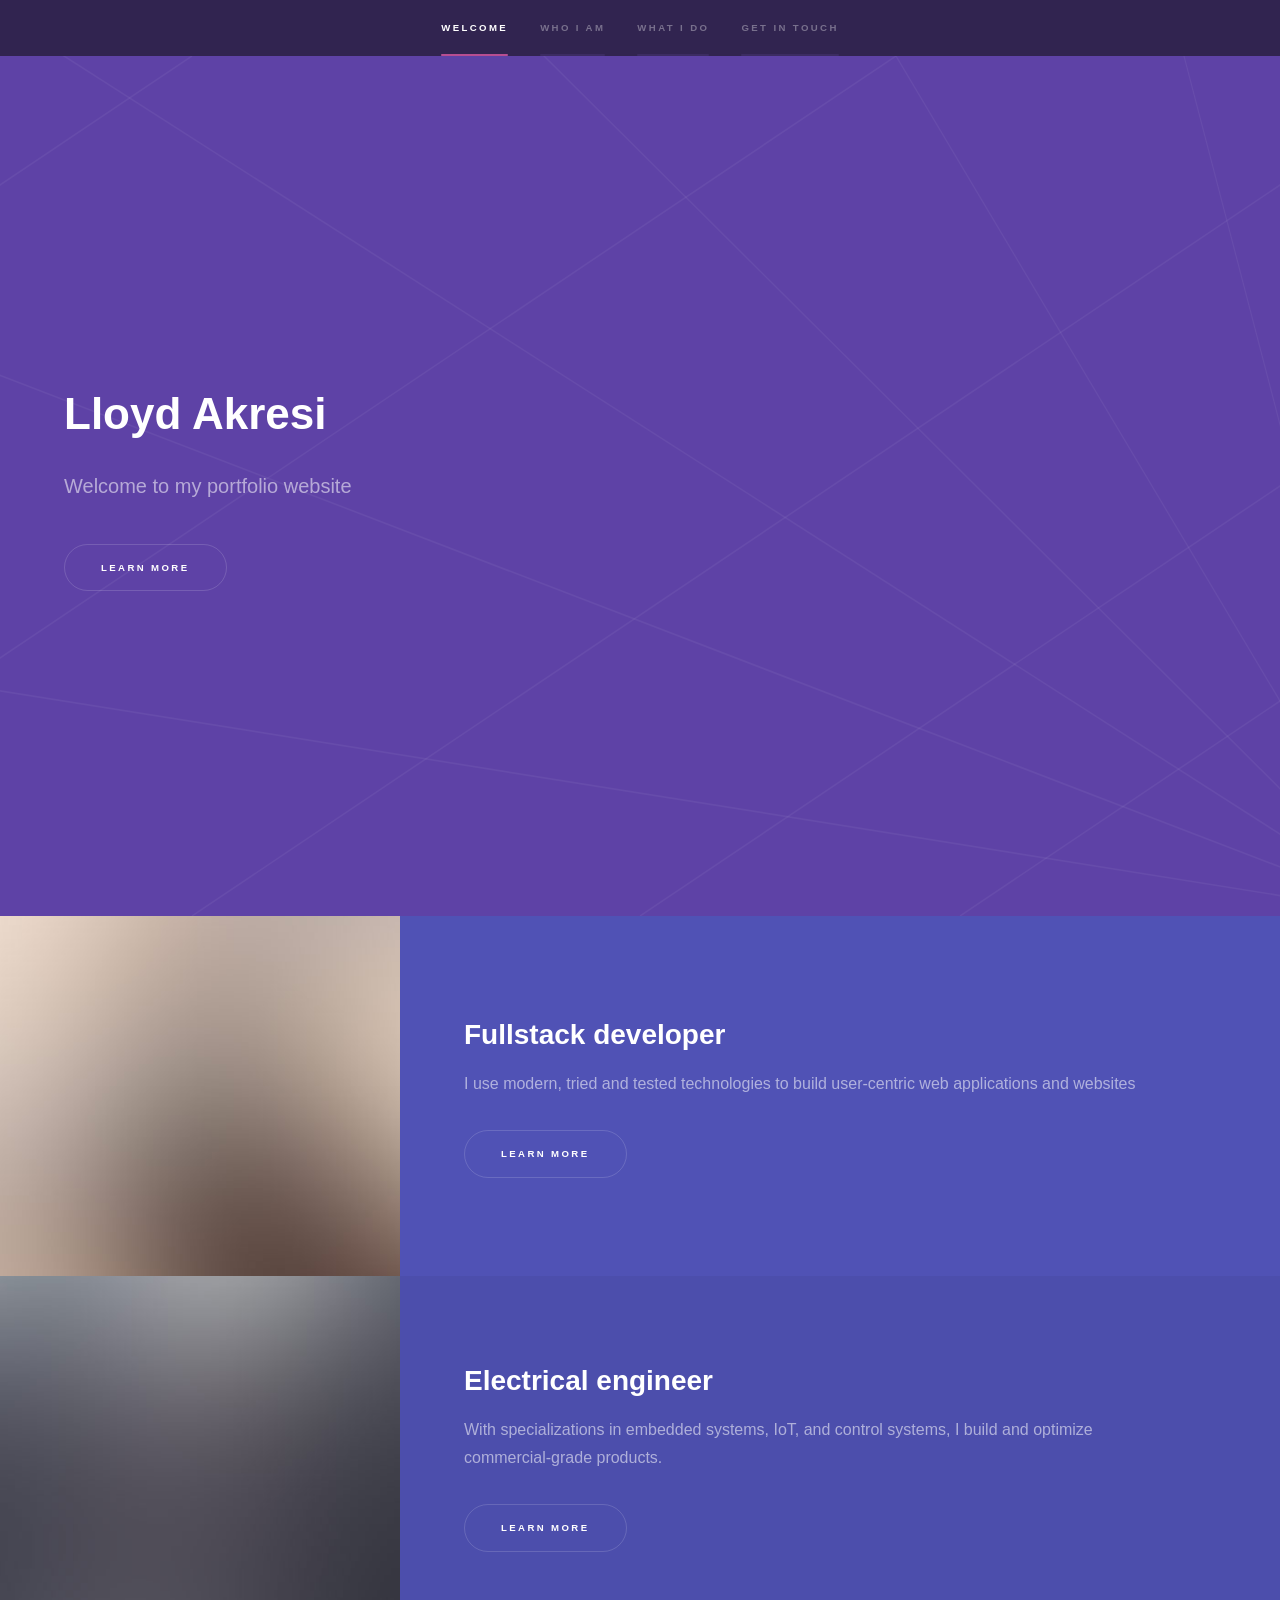
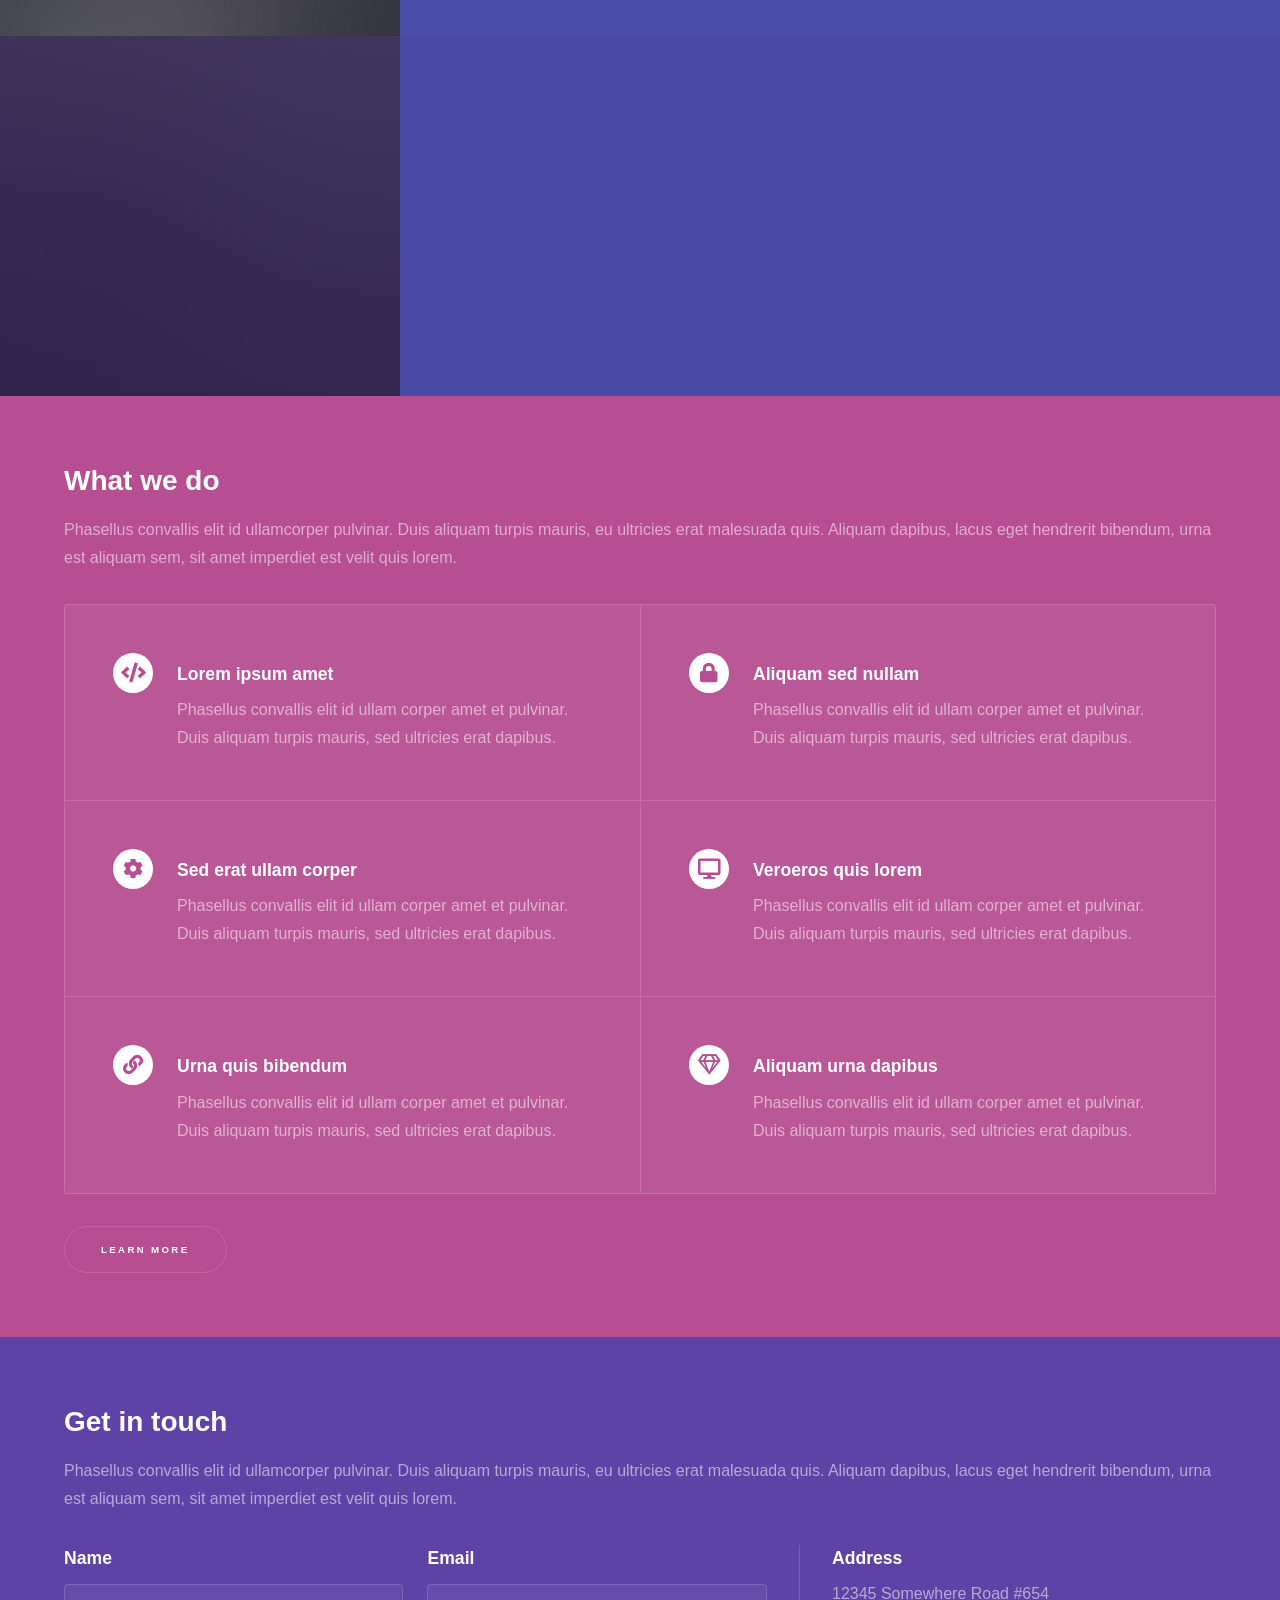
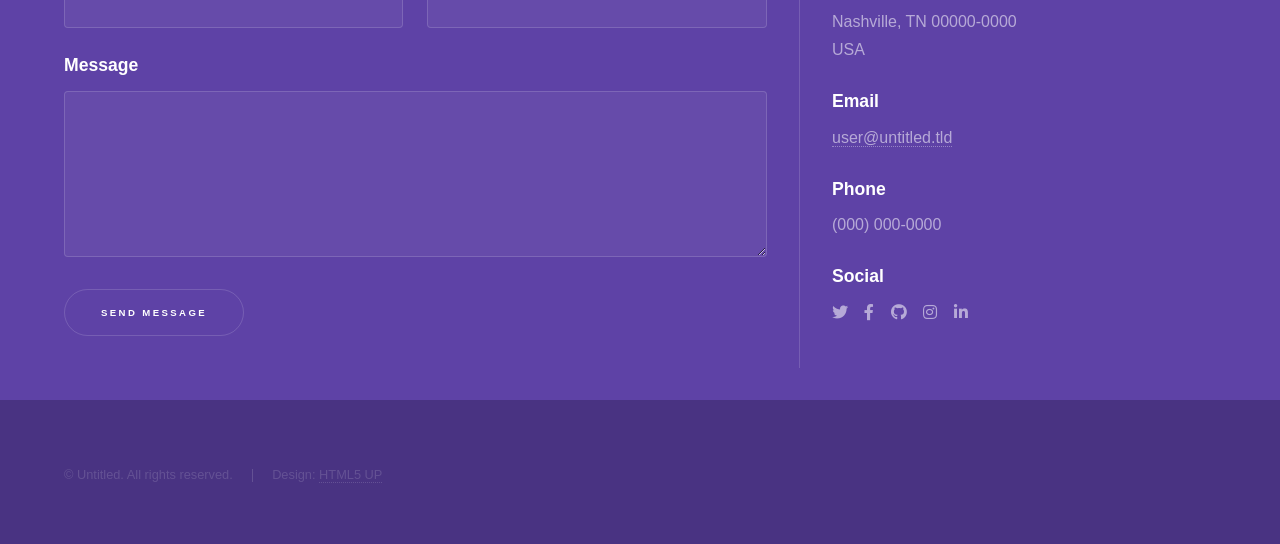
==== index.html @ 4e21dcaa "did stuff" ====
<!DOCTYPE HTML>
<!--
	Hyperspace by HTML5 UP
	html5up.net | @ajlkn
	Free for personal and commercial use under the CCA 3.0 license (html5up.net/license)
-->
<html>
	<head>
		<title>Lloyd Akresi</title>
		<meta charset="utf-8" />
		<meta name="viewport" content="width=device-width, initial-scale=1, user-scalable=no" />
		<link rel="stylesheet" href="assets/css/main.css" />
		<noscript><link rel="stylesheet" href="assets/css/noscript.css" /></noscript>
	</head>
	<body class="is-preload">

		<!-- Sidebar -->
			<section id="sidebar">
				<div class="inner">
					<nav>
						<ul>
							<li><a href="#intro">Welcome</a></li>
							<li><a href="#one">Who I Am</a></li>
							<li><a href="#two">What I Do</a></li>
							<li><a href="#three">Get in Touch</a></li>
						</ul>
					</nav>
				</div>
			</section>

		<!-- Wrapper -->
			<div id="wrapper">

				<!-- Intro -->
					<section id="intro" class="wrapper style1 fullscreen fade-up">
						<div class="inner">
							<h1>Lloyd Akresi</h1>
							<p>Welcome to my portfolio website</p>
							<ul class="actions">
								<li><a href="#one" class="button scrolly">Learn more</a></li>
							</ul>
						</div>
					</section>

				<!-- One -->
					<section id="one" class="wrapper style2 spotlights">
						<section>
							<a href="#" class="image"><img src="images/pic01.jpg" alt="" data-position="center center" /></a>
							<div class="content">
								<div class="inner">
									<h2>Fullstack developer</h2>
									<p>I use modern, tried and tested technologies to build user-centric web applications and websites</p>
									<ul class="actions">
										<li><a href="generic.html" class="button">Learn more</a></li>
									</ul>
								</div>
							</div>
						</section>
						<section>
							<a href="#" class="image"><img src="images/pic02.jpg" alt="" data-position="top center" /></a>
							<div class="content">
								<div class="inner">
									<h2>Electrical engineer</h2>
									<p>With specializations in embedded systems, IoT, and control systems, I build and optimize commercial-grade products.</p>
									<ul class="actions">
										<li><a href="generic.html" class="button">Learn more</a></li>
									</ul>
								</div>
							</div>
						</section>
						<section>
							<a href="#" class="image"><img src="images/pic03.jpg" alt="" data-position="25% 25%" /></a>
							<div class="content">
								<div class="inner">
									<h2>Machine Learning Engineer</h2>
									<p>I develop and train machine learning models for various purposes from optimizing power systems, to touching up pictures</p>
									<ul class="actions">
										<li><a href="generic.html" class="button">Learn more</a></li>
									</ul>
								</div>
							</div>
						</section>
					</section>

				<!-- Two -->
					<section id="two" class="wrapper style3 fade-up">
						<div class="inner">
							<h2>What we do</h2>
							<p>Phasellus convallis elit id ullamcorper pulvinar. Duis aliquam turpis mauris, eu ultricies erat malesuada quis. Aliquam dapibus, lacus eget hendrerit bibendum, urna est aliquam sem, sit amet imperdiet est velit quis lorem.</p>
							<div class="features">
								<section>
									<span class="icon solid major fa-code"></span>
									<h3>Lorem ipsum amet</h3>
									<p>Phasellus convallis elit id ullam corper amet et pulvinar. Duis aliquam turpis mauris, sed ultricies erat dapibus.</p>
								</section>
								<section>
									<span class="icon solid major fa-lock"></span>
									<h3>Aliquam sed nullam</h3>
									<p>Phasellus convallis elit id ullam corper amet et pulvinar. Duis aliquam turpis mauris, sed ultricies erat dapibus.</p>
								</section>
								<section>
									<span class="icon solid major fa-cog"></span>
									<h3>Sed erat ullam corper</h3>
									<p>Phasellus convallis elit id ullam corper amet et pulvinar. Duis aliquam turpis mauris, sed ultricies erat dapibus.</p>
								</section>
								<section>
									<span class="icon solid major fa-desktop"></span>
									<h3>Veroeros quis lorem</h3>
									<p>Phasellus convallis elit id ullam corper amet et pulvinar. Duis aliquam turpis mauris, sed ultricies erat dapibus.</p>
								</section>
								<section>
									<span class="icon solid major fa-link"></span>
									<h3>Urna quis bibendum</h3>
									<p>Phasellus convallis elit id ullam corper amet et pulvinar. Duis aliquam turpis mauris, sed ultricies erat dapibus.</p>
								</section>
								<section>
									<span class="icon major fa-gem"></span>
									<h3>Aliquam urna dapibus</h3>
									<p>Phasellus convallis elit id ullam corper amet et pulvinar. Duis aliquam turpis mauris, sed ultricies erat dapibus.</p>
								</section>
							</div>
							<ul class="actions">
								<li><a href="generic.html" class="button">Learn more</a></li>
							</ul>
						</div>
					</section>

				<!-- Three -->
					<section id="three" class="wrapper style1 fade-up">
						<div class="inner">
							<h2>Get in touch</h2>
							<p>Phasellus convallis elit id ullamcorper pulvinar. Duis aliquam turpis mauris, eu ultricies erat malesuada quis. Aliquam dapibus, lacus eget hendrerit bibendum, urna est aliquam sem, sit amet imperdiet est velit quis lorem.</p>
							<div class="split style1">
								<section>
									<form method="post" action="#">
										<div class="fields">
											<div class="field half">
												<label for="name">Name</label>
												<input type="text" name="name" id="name" />
											</div>
											<div class="field half">
												<label for="email">Email</label>
												<input type="text" name="email" id="email" />
											</div>
											<div class="field">
												<label for="message">Message</label>
												<textarea name="message" id="message" rows="5"></textarea>
											</div>
										</div>
										<ul class="actions">
											<li><a href="" class="button submit">Send Message</a></li>
										</ul>
									</form>
								</section>
								<section>
									<ul class="contact">
										<li>
											<h3>Address</h3>
											<span>12345 Somewhere Road #654<br />
											Nashville, TN 00000-0000<br />
											USA</span>
										</li>
										<li>
											<h3>Email</h3>
											<a href="#">user@untitled.tld</a>
										</li>
										<li>
											<h3>Phone</h3>
											<span>(000) 000-0000</span>
										</li>
										<li>
											<h3>Social</h3>
											<ul class="icons">
												<li><a href="#" class="icon brands fa-twitter"><span class="label">Twitter</span></a></li>
												<li><a href="#" class="icon brands fa-facebook-f"><span class="label">Facebook</span></a></li>
												<li><a href="#" class="icon brands fa-github"><span class="label">GitHub</span></a></li>
												<li><a href="#" class="icon brands fa-instagram"><span class="label">Instagram</span></a></li>
												<li><a href="#" class="icon brands fa-linkedin-in"><span class="label">LinkedIn</span></a></li>
											</ul>
										</li>
									</ul>
								</section>
							</div>
						</div>
					</section>

			</div>

		<!-- Footer -->
			<footer id="footer" class="wrapper style1-alt">
				<div class="inner">
					<ul class="menu">
						<li>&copy; Untitled. All rights reserved.</li><li>Design: <a href="http://html5up.net">HTML5 UP</a></li>
					</ul>
				</div>
			</footer>

		<!-- Scripts -->
			<script src="assets/js/jquery.min.js"></script>
			<script src="assets/js/jquery.scrollex.min.js"></script>
			<script src="assets/js/jquery.scrolly.min.js"></script>
			<script src="assets/js/browser.min.js"></script>
			<script src="assets/js/breakpoints.min.js"></script>
			<script src="assets/js/util.js"></script>
			<script src="assets/js/main.js"></script>

	</body>
</html>
---- assets/css/main.css ----
@import url(fontawesome-all.min.css);

/*
	Hyperspace by HTML5 UP
	html5up.net | @ajlkn
	Free for personal and commercial use under the CCA 3.0 license (html5up.net/license)
*/

html, body, div, span, applet, object,
iframe, h1, h2, h3, h4, h5, h6, p, blockquote,
pre, a, abbr, acronym, address, big, cite,
code, del, dfn, em, img, ins, kbd, q, s, samp,
small, strike, strong, sub, sup, tt, var, b,
u, i, center, dl, dt, dd, ol, ul, li, fieldset,
form, label, legend, table, caption, tbody,
tfoot, thead, tr, th, td, article, aside,
canvas, details, embed, figure, figcaption,
footer, header, hgroup, menu, nav, output, ruby,
section, summary, time, mark, audio, video {
	margin: 0;
	padding: 0;
	border: 0;
	font-size: 100%;
	font: inherit;
	vertical-align: baseline;}

article, aside, details, figcaption, figure,
footer, header, hgroup, menu, nav, section {
	display: block;}

body {
	line-height: 1;
}

ol, ul {
	list-style: none;
}

blockquote, q {
	quotes: none;
}

	blockquote:before, blockquote:after, q:before, q:after {
		content: '';
		content: none;
	}

table {
	border-collapse: collapse;
	border-spacing: 0;
}

body {
	-webkit-text-size-adjust: none;
}

mark {
	background-color: transparent;
	color: inherit;
}

input::-moz-focus-inner {
	border: 0;
	padding: 0;
}

input, select, textarea {
	-moz-appearance: none;
	-webkit-appearance: none;
	-ms-appearance: none;
	appearance: none;
}

/* Basic */

	@-ms-viewport {
		width: device-width;
	}

	body {
		-ms-overflow-style: scrollbar;
	}

	@media screen and (max-width: 480px) {

		html, body {
			min-width: 320px;
		}

	}

	html {
		box-sizing: border-box;
	}

	*, *:before, *:after {
		box-sizing: inherit;
	}

	body {
		background: #312450;
	}

		body.is-preload *, body.is-preload *:before, body.is-preload *:after {
			-moz-animation: none !important;
			-webkit-animation: none !important;
			-ms-animation: none !important;
			animation: none !important;
			-moz-transition: none !important;
			-webkit-transition: none !important;
			-ms-transition: none !important;
			transition: none !important;
		}

/* Type */

	body, input, select, textarea {
		color: rgba(255, 255, 255, 0.55);
		font-family: Arial, Helvetica, sans-serif;
		font-size: 16.5pt;
		font-weight: normal;
		line-height: 1.75;
	}

		@media screen and (max-width: 1680px) {

			body, input, select, textarea {
				font-size: 13pt;
			}

		}

		@media screen and (max-width: 1280px) {

			body, input, select, textarea {
				font-size: 12pt;
			}

		}

		@media screen and (max-width: 360px) {

			body, input, select, textarea {
				font-size: 11pt;
			}

		}

	a {
		-moz-transition: color 0.2s ease, border-bottom-color 0.2s ease;
		-webkit-transition: color 0.2s ease, border-bottom-color 0.2s ease;
		-ms-transition: color 0.2s ease, border-bottom-color 0.2s ease;
		transition: color 0.2s ease, border-bottom-color 0.2s ease;
		border-bottom: dotted 1px rgba(255, 255, 255, 0.35);
		color: inherit;
		text-decoration: none;
	}

		a:hover {
			border-bottom-color: transparent;
			color: #ffffff;
		}

	strong, b {
		color: #ffffff;
		font-weight: bold;
	}

	em, i {
		font-style: italic;
	}

	p {
		margin: 0 0 2em 0;
	}

	h1, h2, h3, h4, h5, h6 {
		color: #ffffff;
		font-weight: bold;
		line-height: 1.5;
		margin: 0 0 0.5em 0;
	}

		h1 a, h2 a, h3 a, h4 a, h5 a, h6 a {
			color: inherit;
			text-decoration: none;
		}

	h1 {
		font-size: 2.75em;
	}

		h1.major {
			margin: 0 0 1.3em 0;
			position: relative;
			padding-bottom: 0.35em;
		}

			h1.major:after {
				background-image: -moz-linear-gradient(to right, #5e42a6, #b74e91);
				background-image: -webkit-linear-gradient(to right, #5e42a6, #b74e91);
				background-image: -ms-linear-gradient(to right, #5e42a6, #b74e91);
				background-image: linear-gradient(to right, #5e42a6, #b74e91);
				-moz-transition: max-width 0.2s ease;
				-webkit-transition: max-width 0.2s ease;
				-ms-transition: max-width 0.2s ease;
				transition: max-width 0.2s ease;
				border-radius: 0.2em;
				bottom: 0;
				content: '';
				height: 0.05em;
				position: absolute;
				right: 0;
				width: 100%;
			}

	h2 {
		font-size: 1.75em;
	}

	h3 {
		font-size: 1.1em;
	}

	h4 {
		font-size: 1em;
	}

	h5 {
		font-size: 0.8em;
	}

	h6 {
		font-size: 0.6em;
	}

	@media screen and (max-width: 736px) {

		h1 {
			font-size: 2em;
		}

		h2 {
			font-size: 1.25em;
		}

		h3 {
			font-size: 1em;
		}

		h4 {
			font-size: 0.8em;
		}

		h5 {
			font-size: 0.6em;
		}

		h6 {
			font-size: 0.6em;
		}

	}

	sub {
		font-size: 0.8em;
		position: relative;
		top: 0.5em;
	}

	sup {
		font-size: 0.8em;
		position: relative;
		top: -0.5em;
	}

	blockquote {
		border-left: solid 4px rgba(255, 255, 255, 0.15);
		font-style: italic;
		margin: 0 0 2em 0;
		padding: 0.5em 0 0.5em 2em;
	}

	code {
		background: rgba(255, 255, 255, 0.05);
		border-radius: 0.25em;
		border: solid 1px rgba(255, 255, 255, 0.15);
		font-family: "Courier New", monospace;
		font-size: 0.9em;
		margin: 0 0.25em;
		padding: 0.25em 0.65em;
	}

	pre {
		-webkit-overflow-scrolling: touch;
		font-family: "Courier New", monospace;
		font-size: 0.9em;
		margin: 0 0 2em 0;
	}

		pre code {
			display: block;
			line-height: 1.75em;
			padding: 1em 1.5em;
			overflow-x: auto;
		}

	hr {
		border: 0;
		border-bottom: solid 1px rgba(255, 255, 255, 0.15);
		margin: 2em 0;
	}

		hr.major {
			margin: 3em 0;
		}

	.align-left {
		text-align: left;
	}

	.align-center {
		text-align: center;
	}

	.align-right {
		text-align: right;
	}

/* Row */

	.row {
		display: flex;
		flex-wrap: wrap;
		box-sizing: border-box;
		align-items: stretch;
	}

		.row > * {
			box-sizing: border-box;
		}

		.row.gtr-uniform > * > :last-child {
			margin-bottom: 0;
		}

		.row.aln-left {
			justify-content: flex-start;
		}

		.row.aln-center {
			justify-content: center;
		}

		.row.aln-right {
			justify-content: flex-end;
		}

		.row.aln-top {
			align-items: flex-start;
		}

		.row.aln-middle {
			align-items: center;
		}

		.row.aln-bottom {
			align-items: flex-end;
		}

		.row > .imp {
			order: -1;
		}

		.row > .col-1 {
			width: 8.33333%;
		}

		.row > .off-1 {
			margin-left: 8.33333%;
		}

		.row > .col-2 {
			width: 16.66667%;
		}

		.row > .off-2 {
			margin-left: 16.66667%;
		}

		.row > .col-3 {
			width: 25%;
		}

		.row > .off-3 {
			margin-left: 25%;
		}

		.row > .col-4 {
			width: 33.33333%;
		}

		.row > .off-4 {
			margin-left: 33.33333%;
		}

		.row > .col-5 {
			width: 41.66667%;
		}

		.row > .off-5 {
			margin-left: 41.66667%;
		}

		.row > .col-6 {
			width: 50%;
		}

		.row > .off-6 {
			margin-left: 50%;
		}

		.row > .col-7 {
			width: 58.33333%;
		}

		.row > .off-7 {
			margin-left: 58.33333%;
		}

		.row > .col-8 {
			width: 66.66667%;
		}

		.row > .off-8 {
			margin-left: 66.66667%;
		}

		.row > .col-9 {
			width: 75%;
		}

		.row > .off-9 {
			margin-left: 75%;
		}

		.row > .col-10 {
			width: 83.33333%;
		}

		.row > .off-10 {
			margin-left: 83.33333%;
		}

		.row > .col-11 {
			width: 91.66667%;
		}

		.row > .off-11 {
			margin-left: 91.66667%;
		}

		.row > .col-12 {
			width: 100%;
		}

		.row > .off-12 {
			margin-left: 100%;
		}

		.row.gtr-0 {
			margin-top: 0;
			margin-left: 0em;
		}

			.row.gtr-0 > * {
				padding: 0 0 0 0em;
			}

			.row.gtr-0.gtr-uniform {
				margin-top: 0em;
			}

				.row.gtr-0.gtr-uniform > * {
					padding-top: 0em;
				}

		.row.gtr-25 {
			margin-top: 0;
			margin-left: -0.375em;
		}

			.row.gtr-25 > * {
				padding: 0 0 0 0.375em;
			}

			.row.gtr-25.gtr-uniform {
				margin-top: -0.375em;
			}

				.row.gtr-25.gtr-uniform > * {
					padding-top: 0.375em;
				}

		.row.gtr-50 {
			margin-top: 0;
			margin-left: -0.75em;
		}

			.row.gtr-50 > * {
				padding: 0 0 0 0.75em;
			}

			.row.gtr-50.gtr-uniform {
				margin-top: -0.75em;
			}

				.row.gtr-50.gtr-uniform > * {
					padding-top: 0.75em;
				}

		.row {
			margin-top: 0;
			margin-left: -1.5em;
		}

			.row > * {
				padding: 0 0 0 1.5em;
			}

			.row.gtr-uniform {
				margin-top: -1.5em;
			}

				.row.gtr-uniform > * {
					padding-top: 1.5em;
				}

		.row.gtr-150 {
			margin-top: 0;
			margin-left: -2.25em;
		}

			.row.gtr-150 > * {
				padding: 0 0 0 2.25em;
			}

			.row.gtr-150.gtr-uniform {
				margin-top: -2.25em;
			}

				.row.gtr-150.gtr-uniform > * {
					padding-top: 2.25em;
				}

		.row.gtr-200 {
			margin-top: 0;
			margin-left: -3em;
		}

			.row.gtr-200 > * {
				padding: 0 0 0 3em;
			}

			.row.gtr-200.gtr-uniform {
				margin-top: -3em;
			}

				.row.gtr-200.gtr-uniform > * {
					padding-top: 3em;
				}

		@media screen and (max-width: 1680px) {

			.row {
				display: flex;
				flex-wrap: wrap;
				box-sizing: border-box;
				align-items: stretch;
			}

				.row > * {
					box-sizing: border-box;
				}

				.row.gtr-uniform > * > :last-child {
					margin-bottom: 0;
				}

				.row.aln-left {
					justify-content: flex-start;
				}

				.row.aln-center {
					justify-content: center;
				}

				.row.aln-right {
					justify-content: flex-end;
				}

				.row.aln-top {
					align-items: flex-start;
				}

				.row.aln-middle {
					align-items: center;
				}

				.row.aln-bottom {
					align-items: flex-end;
				}

				.row > .imp-xlarge {
					order: -1;
				}

				.row > .col-1-xlarge {
					width: 8.33333%;
				}

				.row > .off-1-xlarge {
					margin-left: 8.33333%;
				}

				.row > .col-2-xlarge {
					width: 16.66667%;
				}

				.row > .off-2-xlarge {
					margin-left: 16.66667%;
				}

				.row > .col-3-xlarge {
					width: 25%;
				}

				.row > .off-3-xlarge {
					margin-left: 25%;
				}

				.row > .col-4-xlarge {
					width: 33.33333%;
				}

				.row > .off-4-xlarge {
					margin-left: 33.33333%;
				}

				.row > .col-5-xlarge {
					width: 41.66667%;
				}

				.row > .off-5-xlarge {
					margin-left: 41.66667%;
				}

				.row > .col-6-xlarge {
					width: 50%;
				}

				.row > .off-6-xlarge {
					margin-left: 50%;
				}

				.row > .col-7-xlarge {
					width: 58.33333%;
				}

				.row > .off-7-xlarge {
					margin-left: 58.33333%;
				}

				.row > .col-8-xlarge {
					width: 66.66667%;
				}

				.row > .off-8-xlarge {
					margin-left: 66.66667%;
				}

				.row > .col-9-xlarge {
					width: 75%;
				}

				.row > .off-9-xlarge {
					margin-left: 75%;
				}

				.row > .col-10-xlarge {
					width: 83.33333%;
				}

				.row > .off-10-xlarge {
					margin-left: 83.33333%;
				}

				.row > .col-11-xlarge {
					width: 91.66667%;
				}

				.row > .off-11-xlarge {
					margin-left: 91.66667%;
				}

				.row > .col-12-xlarge {
					width: 100%;
				}

				.row > .off-12-xlarge {
					margin-left: 100%;
				}

				.row.gtr-0 {
					margin-top: 0;
					margin-left: 0em;
				}

					.row.gtr-0 > * {
						padding: 0 0 0 0em;
					}

					.row.gtr-0.gtr-uniform {
						margin-top: 0em;
					}

						.row.gtr-0.gtr-uniform > * {
							padding-top: 0em;
						}

				.row.gtr-25 {
					margin-top: 0;
					margin-left: -0.375em;
				}

					.row.gtr-25 > * {
						padding: 0 0 0 0.375em;
					}

					.row.gtr-25.gtr-uniform {
						margin-top: -0.375em;
					}

						.row.gtr-25.gtr-uniform > * {
							padding-top: 0.375em;
						}

				.row.gtr-50 {
					margin-top: 0;
					margin-left: -0.75em;
				}

					.row.gtr-50 > * {
						padding: 0 0 0 0.75em;
					}

					.row.gtr-50.gtr-uniform {
						margin-top: -0.75em;
					}

						.row.gtr-50.gtr-uniform > * {
							padding-top: 0.75em;
						}

				.row {
					margin-top: 0;
					margin-left: -1.5em;
				}

					.row > * {
						padding: 0 0 0 1.5em;
					}

					.row.gtr-uniform {
						margin-top: -1.5em;
					}

						.row.gtr-uniform > * {
							padding-top: 1.5em;
						}

				.row.gtr-150 {
					margin-top: 0;
					margin-left: -2.25em;
				}

					.row.gtr-150 > * {
						padding: 0 0 0 2.25em;
					}

					.row.gtr-150.gtr-uniform {
						margin-top: -2.25em;
					}

						.row.gtr-150.gtr-uniform > * {
							padding-top: 2.25em;
						}

				.row.gtr-200 {
					margin-top: 0;
					margin-left: -3em;
				}

					.row.gtr-200 > * {
						padding: 0 0 0 3em;
					}

					.row.gtr-200.gtr-uniform {
						margin-top: -3em;
					}

						.row.gtr-200.gtr-uniform > * {
							padding-top: 3em;
						}

		}

		@media screen and (max-width: 1280px) {

			.row {
				display: flex;
				flex-wrap: wrap;
				box-sizing: border-box;
				align-items: stretch;
			}

				.row > * {
					box-sizing: border-box;
				}

				.row.gtr-uniform > * > :last-child {
					margin-bottom: 0;
				}

				.row.aln-left {
					justify-content: flex-start;
				}

				.row.aln-center {
					justify-content: center;
				}

				.row.aln-right {
					justify-content: flex-end;
				}

				.row.aln-top {
					align-items: flex-start;
				}

				.row.aln-middle {
					align-items: center;
				}

				.row.aln-bottom {
					align-items: flex-end;
				}

				.row > .imp-large {
					order: -1;
				}

				.row > .col-1-large {
					width: 8.33333%;
				}

				.row > .off-1-large {
					margin-left: 8.33333%;
				}

				.row > .col-2-large {
					width: 16.66667%;
				}

				.row > .off-2-large {
					margin-left: 16.66667%;
				}

				.row > .col-3-large {
					width: 25%;
				}

				.row > .off-3-large {
					margin-left: 25%;
				}

				.row > .col-4-large {
					width: 33.33333%;
				}

				.row > .off-4-large {
					margin-left: 33.33333%;
				}

				.row > .col-5-large {
					width: 41.66667%;
				}

				.row > .off-5-large {
					margin-left: 41.66667%;
				}

				.row > .col-6-large {
					width: 50%;
				}

				.row > .off-6-large {
					margin-left: 50%;
				}

				.row > .col-7-large {
					width: 58.33333%;
				}

				.row > .off-7-large {
					margin-left: 58.33333%;
				}

				.row > .col-8-large {
					width: 66.66667%;
				}

				.row > .off-8-large {
					margin-left: 66.66667%;
				}

				.row > .col-9-large {
					width: 75%;
				}

				.row > .off-9-large {
					margin-left: 75%;
				}

				.row > .col-10-large {
					width: 83.33333%;
				}

				.row > .off-10-large {
					margin-left: 83.33333%;
				}

				.row > .col-11-large {
					width: 91.66667%;
				}

				.row > .off-11-large {
					margin-left: 91.66667%;
				}

				.row > .col-12-large {
					width: 100%;
				}

				.row > .off-12-large {
					margin-left: 100%;
				}

				.row.gtr-0 {
					margin-top: 0;
					margin-left: 0em;
				}

					.row.gtr-0 > * {
						padding: 0 0 0 0em;
					}

					.row.gtr-0.gtr-uniform {
						margin-top: 0em;
					}

						.row.gtr-0.gtr-uniform > * {
							padding-top: 0em;
						}

				.row.gtr-25 {
					margin-top: 0;
					margin-left: -0.375em;
				}

					.row.gtr-25 > * {
						padding: 0 0 0 0.375em;
					}

					.row.gtr-25.gtr-uniform {
						margin-top: -0.375em;
					}

						.row.gtr-25.gtr-uniform > * {
							padding-top: 0.375em;
						}

				.row.gtr-50 {
					margin-top: 0;
					margin-left: -0.75em;
				}

					.row.gtr-50 > * {
						padding: 0 0 0 0.75em;
					}

					.row.gtr-50.gtr-uniform {
						margin-top: -0.75em;
					}

						.row.gtr-50.gtr-uniform > * {
							padding-top: 0.75em;
						}

				.row {
					margin-top: 0;
					margin-left: -1.5em;
				}

					.row > * {
						padding: 0 0 0 1.5em;
					}

					.row.gtr-uniform {
						margin-top: -1.5em;
					}

						.row.gtr-uniform > * {
							padding-top: 1.5em;
						}

				.row.gtr-150 {
					margin-top: 0;
					margin-left: -2.25em;
				}

					.row.gtr-150 > * {
						padding: 0 0 0 2.25em;
					}

					.row.gtr-150.gtr-uniform {
						margin-top: -2.25em;
					}

						.row.gtr-150.gtr-uniform > * {
							padding-top: 2.25em;
						}

				.row.gtr-200 {
					margin-top: 0;
					margin-left: -3em;
				}

					.row.gtr-200 > * {
						padding: 0 0 0 3em;
					}

					.row.gtr-200.gtr-uniform {
						margin-top: -3em;
					}

						.row.gtr-200.gtr-uniform > * {
							padding-top: 3em;
						}

		}

		@media screen and (max-width: 980px) {

			.row {
				display: flex;
				flex-wrap: wrap;
				box-sizing: border-box;
				align-items: stretch;
			}

				.row > * {
					box-sizing: border-box;
				}

				.row.gtr-uniform > * > :last-child {
					margin-bottom: 0;
				}

				.row.aln-left {
					justify-content: flex-start;
				}

				.row.aln-center {
					justify-content: center;
				}

				.row.aln-right {
					justify-content: flex-end;
				}

				.row.aln-top {
					align-items: flex-start;
				}

				.row.aln-middle {
					align-items: center;
				}

				.row.aln-bottom {
					align-items: flex-end;
				}

				.row > .imp-medium {
					order: -1;
				}

				.row > .col-1-medium {
					width: 8.33333%;
				}

				.row > .off-1-medium {
					margin-left: 8.33333%;
				}

				.row > .col-2-medium {
					width: 16.66667%;
				}

				.row > .off-2-medium {
					margin-left: 16.66667%;
				}

				.row > .col-3-medium {
					width: 25%;
				}

				.row > .off-3-medium {
					margin-left: 25%;
				}

				.row > .col-4-medium {
					width: 33.33333%;
				}

				.row > .off-4-medium {
					margin-left: 33.33333%;
				}

				.row > .col-5-medium {
					width: 41.66667%;
				}

				.row > .off-5-medium {
					margin-left: 41.66667%;
				}

				.row > .col-6-medium {
					width: 50%;
				}

				.row > .off-6-medium {
					margin-left: 50%;
				}

				.row > .col-7-medium {
					width: 58.33333%;
				}

				.row > .off-7-medium {
					margin-left: 58.33333%;
				}

				.row > .col-8-medium {
					width: 66.66667%;
				}

				.row > .off-8-medium {
					margin-left: 66.66667%;
				}

				.row > .col-9-medium {
					width: 75%;
				}

				.row > .off-9-medium {
					margin-left: 75%;
				}

				.row > .col-10-medium {
					width: 83.33333%;
				}

				.row > .off-10-medium {
					margin-left: 83.33333%;
				}

				.row > .col-11-medium {
					width: 91.66667%;
				}

				.row > .off-11-medium {
					margin-left: 91.66667%;
				}

				.row > .col-12-medium {
					width: 100%;
				}

				.row > .off-12-medium {
					margin-left: 100%;
				}

				.row.gtr-0 {
					margin-top: 0;
					margin-left: 0em;
				}

					.row.gtr-0 > * {
						padding: 0 0 0 0em;
					}

					.row.gtr-0.gtr-uniform {
						margin-top: 0em;
					}

						.row.gtr-0.gtr-uniform > * {
							padding-top: 0em;
						}

				.row.gtr-25 {
					margin-top: 0;
					margin-left: -0.375em;
				}

					.row.gtr-25 > * {
						padding: 0 0 0 0.375em;
					}

					.row.gtr-25.gtr-uniform {
						margin-top: -0.375em;
					}

						.row.gtr-25.gtr-uniform > * {
							padding-top: 0.375em;
						}

				.row.gtr-50 {
					margin-top: 0;
					margin-left: -0.75em;
				}

					.row.gtr-50 > * {
						padding: 0 0 0 0.75em;
					}

					.row.gtr-50.gtr-uniform {
						margin-top: -0.75em;
					}

						.row.gtr-50.gtr-uniform > * {
							padding-top: 0.75em;
						}

				.row {
					margin-top: 0;
					margin-left: -1.5em;
				}

					.row > * {
						padding: 0 0 0 1.5em;
					}

					.row.gtr-uniform {
						margin-top: -1.5em;
					}

						.row.gtr-uniform > * {
							padding-top: 1.5em;
						}

				.row.gtr-150 {
					margin-top: 0;
					margin-left: -2.25em;
				}

					.row.gtr-150 > * {
						padding: 0 0 0 2.25em;
					}

					.row.gtr-150.gtr-uniform {
						margin-top: -2.25em;
					}

						.row.gtr-150.gtr-uniform > * {
							padding-top: 2.25em;
						}

				.row.gtr-200 {
					margin-top: 0;
					margin-left: -3em;
				}

					.row.gtr-200 > * {
						padding: 0 0 0 3em;
					}

					.row.gtr-200.gtr-uniform {
						margin-top: -3em;
					}

						.row.gtr-200.gtr-uniform > * {
							padding-top: 3em;
						}

		}

		@media screen and (max-width: 736px) {

			.row {
				display: flex;
				flex-wrap: wrap;
				box-sizing: border-box;
				align-items: stretch;
			}

				.row > * {
					box-sizing: border-box;
				}

				.row.gtr-uniform > * > :last-child {
					margin-bottom: 0;
				}

				.row.aln-left {
					justify-content: flex-start;
				}

				.row.aln-center {
					justify-content: center;
				}

				.row.aln-right {
					justify-content: flex-end;
				}

				.row.aln-top {
					align-items: flex-start;
				}

				.row.aln-middle {
					align-items: center;
				}

				.row.aln-bottom {
					align-items: flex-end;
				}

				.row > .imp-small {
					order: -1;
				}

				.row > .col-1-small {
					width: 8.33333%;
				}

				.row > .off-1-small {
					margin-left: 8.33333%;
				}

				.row > .col-2-small {
					width: 16.66667%;
				}

				.row > .off-2-small {
					margin-left: 16.66667%;
				}

				.row > .col-3-small {
					width: 25%;
				}

				.row > .off-3-small {
					margin-left: 25%;
				}

				.row > .col-4-small {
					width: 33.33333%;
				}

				.row > .off-4-small {
					margin-left: 33.33333%;
				}

				.row > .col-5-small {
					width: 41.66667%;
				}

				.row > .off-5-small {
					margin-left: 41.66667%;
				}

				.row > .col-6-small {
					width: 50%;
				}

				.row > .off-6-small {
					margin-left: 50%;
				}

				.row > .col-7-small {
					width: 58.33333%;
				}

				.row > .off-7-small {
					margin-left: 58.33333%;
				}

				.row > .col-8-small {
					width: 66.66667%;
				}

				.row > .off-8-small {
					margin-left: 66.66667%;
				}

				.row > .col-9-small {
					width: 75%;
				}

				.row > .off-9-small {
					margin-left: 75%;
				}

				.row > .col-10-small {
					width: 83.33333%;
				}

				.row > .off-10-small {
					margin-left: 83.33333%;
				}

				.row > .col-11-small {
					width: 91.66667%;
				}

				.row > .off-11-small {
					margin-left: 91.66667%;
				}

				.row > .col-12-small {
					width: 100%;
				}

				.row > .off-12-small {
					margin-left: 100%;
				}

				.row.gtr-0 {
					margin-top: 0;
					margin-left: 0em;
				}

					.row.gtr-0 > * {
						padding: 0 0 0 0em;
					}

					.row.gtr-0.gtr-uniform {
						margin-top: 0em;
					}

						.row.gtr-0.gtr-uniform > * {
							padding-top: 0em;
						}

				.row.gtr-25 {
					margin-top: 0;
					margin-left: -0.375em;
				}

					.row.gtr-25 > * {
						padding: 0 0 0 0.375em;
					}

					.row.gtr-25.gtr-uniform {
						margin-top: -0.375em;
					}

						.row.gtr-25.gtr-uniform > * {
							padding-top: 0.375em;
						}

				.row.gtr-50 {
					margin-top: 0;
					margin-left: -0.75em;
				}

					.row.gtr-50 > * {
						padding: 0 0 0 0.75em;
					}

					.row.gtr-50.gtr-uniform {
						margin-top: -0.75em;
					}

						.row.gtr-50.gtr-uniform > * {
							padding-top: 0.75em;
						}

				.row {
					margin-top: 0;
					margin-left: -1.5em;
				}

					.row > * {
						padding: 0 0 0 1.5em;
					}

					.row.gtr-uniform {
						margin-top: -1.5em;
					}

						.row.gtr-uniform > * {
							padding-top: 1.5em;
						}

				.row.gtr-150 {
					margin-top: 0;
					margin-left: -2.25em;
				}

					.row.gtr-150 > * {
						padding: 0 0 0 2.25em;
					}

					.row.gtr-150.gtr-uniform {
						margin-top: -2.25em;
					}

						.row.gtr-150.gtr-uniform > * {
							padding-top: 2.25em;
						}

				.row.gtr-200 {
					margin-top: 0;
					margin-left: -3em;
				}

					.row.gtr-200 > * {
						padding: 0 0 0 3em;
					}

					.row.gtr-200.gtr-uniform {
						margin-top: -3em;
					}

						.row.gtr-200.gtr-uniform > * {
							padding-top: 3em;
						}

		}

		@media screen and (max-width: 480px) {

			.row {
				display: flex;
				flex-wrap: wrap;
				box-sizing: border-box;
				align-items: stretch;
			}

				.row > * {
					box-sizing: border-box;
				}

				.row.gtr-uniform > * > :last-child {
					margin-bottom: 0;
				}

				.row.aln-left {
					justify-content: flex-start;
				}

				.row.aln-center {
					justify-content: center;
				}

				.row.aln-right {
					justify-content: flex-end;
				}

				.row.aln-top {
					align-items: flex-start;
				}

				.row.aln-middle {
					align-items: center;
				}

				.row.aln-bottom {
					align-items: flex-end;
				}

				.row > .imp-xsmall {
					order: -1;
				}

				.row > .col-1-xsmall {
					width: 8.33333%;
				}

				.row > .off-1-xsmall {
					margin-left: 8.33333%;
				}

				.row > .col-2-xsmall {
					width: 16.66667%;
				}

				.row > .off-2-xsmall {
					margin-left: 16.66667%;
				}

				.row > .col-3-xsmall {
					width: 25%;
				}

				.row > .off-3-xsmall {
					margin-left: 25%;
				}

				.row > .col-4-xsmall {
					width: 33.33333%;
				}

				.row > .off-4-xsmall {
					margin-left: 33.33333%;
				}

				.row > .col-5-xsmall {
					width: 41.66667%;
				}

				.row > .off-5-xsmall {
					margin-left: 41.66667%;
				}

				.row > .col-6-xsmall {
					width: 50%;
				}

				.row > .off-6-xsmall {
					margin-left: 50%;
				}

				.row > .col-7-xsmall {
					width: 58.33333%;
				}

				.row > .off-7-xsmall {
					margin-left: 58.33333%;
				}

				.row > .col-8-xsmall {
					width: 66.66667%;
				}

				.row > .off-8-xsmall {
					margin-left: 66.66667%;
				}

				.row > .col-9-xsmall {
					width: 75%;
				}

				.row > .off-9-xsmall {
					margin-left: 75%;
				}

				.row > .col-10-xsmall {
					width: 83.33333%;
				}

				.row > .off-10-xsmall {
					margin-left: 83.33333%;
				}

				.row > .col-11-xsmall {
					width: 91.66667%;
				}

				.row > .off-11-xsmall {
					margin-left: 91.66667%;
				}

				.row > .col-12-xsmall {
					width: 100%;
				}

				.row > .off-12-xsmall {
					margin-left: 100%;
				}

				.row.gtr-0 {
					margin-top: 0;
					margin-left: 0em;
				}

					.row.gtr-0 > * {
						padding: 0 0 0 0em;
					}

					.row.gtr-0.gtr-uniform {
						margin-top: 0em;
					}

						.row.gtr-0.gtr-uniform > * {
							padding-top: 0em;
						}

				.row.gtr-25 {
					margin-top: 0;
					margin-left: -0.375em;
				}

					.row.gtr-25 > * {
						padding: 0 0 0 0.375em;
					}

					.row.gtr-25.gtr-uniform {
						margin-top: -0.375em;
					}

						.row.gtr-25.gtr-uniform > * {
							padding-top: 0.375em;
						}

				.row.gtr-50 {
					margin-top: 0;
					margin-left: -0.75em;
				}

					.row.gtr-50 > * {
						padding: 0 0 0 0.75em;
					}

					.row.gtr-50.gtr-uniform {
						margin-top: -0.75em;
					}

						.row.gtr-50.gtr-uniform > * {
							padding-top: 0.75em;
						}

				.row {
					margin-top: 0;
					margin-left: -1.5em;
				}

					.row > * {
						padding: 0 0 0 1.5em;
					}

					.row.gtr-uniform {
						margin-top: -1.5em;
					}

						.row.gtr-uniform > * {
							padding-top: 1.5em;
						}

				.row.gtr-150 {
					margin-top: 0;
					margin-left: -2.25em;
				}

					.row.gtr-150 > * {
						padding: 0 0 0 2.25em;
					}

					.row.gtr-150.gtr-uniform {
						margin-top: -2.25em;
					}

						.row.gtr-150.gtr-uniform > * {
							padding-top: 2.25em;
						}

				.row.gtr-200 {
					margin-top: 0;
					margin-left: -3em;
				}

					.row.gtr-200 > * {
						padding: 0 0 0 3em;
					}

					.row.gtr-200.gtr-uniform {
						margin-top: -3em;
					}

						.row.gtr-200.gtr-uniform > * {
							padding-top: 3em;
						}

		}

/* Box */

	.box {
		border-radius: 0.25em;
		border: solid 1px rgba(255, 255, 255, 0.15);
		margin-bottom: 2em;
		padding: 1.5em;
	}

		.box > :last-child,
		.box > :last-child > :last-child,
		.box > :last-child > :last-child > :last-child {
			margin-bottom: 0;
		}

		.box.alt {
			border: 0;
			border-radius: 0;
			padding: 0;
		}

/* Button */

	input[type="submit"],
	input[type="reset"],
	input[type="button"],
	button,
	.button {
		-moz-appearance: none;
		-webkit-appearance: none;
		-ms-appearance: none;
		appearance: none;
		-moz-transition: border-color 0.2s ease;
		-webkit-transition: border-color 0.2s ease;
		-ms-transition: border-color 0.2s ease;
		transition: border-color 0.2s ease;
		background-color: transparent;
		border: solid 1px !important;
		border-color: rgba(255, 255, 255, 0.15) !important;
		border-radius: 3em;
		color: #ffffff !important;
		cursor: pointer;
		display: inline-block;
		font-size: 0.6em;
		font-weight: bold;
		height: calc(4.75em + 2px);
		letter-spacing: 0.25em;
		line-height: 4.75em;
		outline: 0;
		padding: 0 3.75em;
		position: relative;
		text-align: center;
		text-decoration: none;
		text-transform: uppercase;
		white-space: nowrap;
	}

		input[type="submit"]:after,
		input[type="reset"]:after,
		input[type="button"]:after,
		button:after,
		.button:after {
			-moz-transform: scale(0.25);
			-webkit-transform: scale(0.25);
			-ms-transform: scale(0.25);
			transform: scale(0.25);
			pointer-events: none;
			-moz-transition: opacity 0.2s ease, -moz-transform 0.2s ease;
			-webkit-transition: opacity 0.2s ease, -webkit-transform 0.2s ease;
			-ms-transition: opacity 0.2s ease, -ms-transform 0.2s ease;
			transition: opacity 0.2s ease, transform 0.2s ease;
			background: #ffffff;
			border-radius: 3em;
			content: '';
			height: 100%;
			left: 0;
			opacity: 0;
			position: absolute;
			top: 0;
			width: 100%;
		}

		input[type="submit"].icon:before,
		input[type="reset"].icon:before,
		input[type="button"].icon:before,
		button.icon:before,
		.button.icon:before {
			margin-right: 0.75em;
		}

		input[type="submit"].fit,
		input[type="reset"].fit,
		input[type="button"].fit,
		button.fit,
		.button.fit {
			width: 100%;
		}

		input[type="submit"].small,
		input[type="reset"].small,
		input[type="button"].small,
		button.small,
		.button.small {
			font-size: 0.4em;
		}

		input[type="submit"].large,
		input[type="reset"].large,
		input[type="button"].large,
		button.large,
		.button.large {
			font-size: 0.8em;
		}

		input[type="submit"].primary,
		input[type="reset"].primary,
		input[type="button"].primary,
		button.primary,
		.button.primary {
			background-color: #ffffff;
			color: #312450 !important;
		}

			input[type="submit"].primary:after,
			input[type="reset"].primary:after,
			input[type="button"].primary:after,
			button.primary:after,
			.button.primary:after {
				display: none;
			}

		input[type="submit"].disabled, input[type="submit"]:disabled,
		input[type="reset"].disabled,
		input[type="reset"]:disabled,
		input[type="button"].disabled,
		input[type="button"]:disabled,
		button.disabled,
		button:disabled,
		.button.disabled,
		.button:disabled {
			cursor: default;
			opacity: 0.5;
			pointer-events: none;
		}

		input[type="submit"]:hover,
		input[type="reset"]:hover,
		input[type="button"]:hover,
		button:hover,
		.button:hover {
			border-color: rgba(255, 255, 255, 0.55) !important;
		}

			input[type="submit"]:hover:after,
			input[type="reset"]:hover:after,
			input[type="button"]:hover:after,
			button:hover:after,
			.button:hover:after {
				opacity: 0.05;
				-moz-transform: scale(1);
				-webkit-transform: scale(1);
				-ms-transform: scale(1);
				transform: scale(1);
			}

			input[type="submit"]:hover:active,
			input[type="reset"]:hover:active,
			input[type="button"]:hover:active,
			button:hover:active,
			.button:hover:active {
				border-color: #ffffff !important;
			}

				input[type="submit"]:hover:active:after,
				input[type="reset"]:hover:active:after,
				input[type="button"]:hover:active:after,
				button:hover:active:after,
				.button:hover:active:after {
					opacity: 0.1;
				}

/* Features */

	.features {
		display: -moz-flex;
		display: -webkit-flex;
		display: -ms-flex;
		display: flex;
		-moz-flex-wrap: wrap;
		-webkit-flex-wrap: wrap;
		-ms-flex-wrap: wrap;
		flex-wrap: wrap;
		border-radius: 0.25em;
		border: solid 1px rgba(255, 255, 255, 0.15);
		background: rgba(255, 255, 255, 0.05);
		margin: 0 0 2em 0;
	}

		.features section {
			padding: 3.5em 3em 1em 7em ;
			width: 50%;
			border-top: solid 1px rgba(255, 255, 255, 0.15);
			position: relative;
		}

			.features section:nth-child(-n + 2) {
				border-top-width: 0;
			}

			.features section:nth-child(2n) {
				border-left: solid 1px rgba(255, 255, 255, 0.15);
			}

			.features section .icon {
				-moz-transition: opacity 0.5s ease, -moz-transform 0.5s ease;
				-webkit-transition: opacity 0.5s ease, -webkit-transform 0.5s ease;
				-ms-transition: opacity 0.5s ease, -ms-transform 0.5s ease;
				transition: opacity 0.5s ease, transform 0.5s ease;
				-moz-transition-delay: 1s;
				-webkit-transition-delay: 1s;
				-ms-transition-delay: 1s;
				transition-delay: 1s;
				-moz-transform: scale(1);
				-webkit-transform: scale(1);
				-ms-transform: scale(1);
				transform: scale(1);
				position: absolute;
				left: 3em;
				top: 3em;
				opacity: 1;
			}

			.features section:nth-child(1) .icon {
				-moz-transition-delay: 0.15s;
				-webkit-transition-delay: 0.15s;
				-ms-transition-delay: 0.15s;
				transition-delay: 0.15s;
			}

			.features section:nth-child(2) .icon {
				-moz-transition-delay: 0.3s;
				-webkit-transition-delay: 0.3s;
				-ms-transition-delay: 0.3s;
				transition-delay: 0.3s;
			}

			.features section:nth-child(3) .icon {
				-moz-transition-delay: 0.45s;
				-webkit-transition-delay: 0.45s;
				-ms-transition-delay: 0.45s;
				transition-delay: 0.45s;
			}

			.features section:nth-child(4) .icon {
				-moz-transition-delay: 0.6s;
				-webkit-transition-delay: 0.6s;
				-ms-transition-delay: 0.6s;
				transition-delay: 0.6s;
			}

			.features section:nth-child(5) .icon {
				-moz-transition-delay: 0.75s;
				-webkit-transition-delay: 0.75s;
				-ms-transition-delay: 0.75s;
				transition-delay: 0.75s;
			}

			.features section:nth-child(6) .icon {
				-moz-transition-delay: 0.9s;
				-webkit-transition-delay: 0.9s;
				-ms-transition-delay: 0.9s;
				transition-delay: 0.9s;
			}

			.features section:nth-child(7) .icon {
				-moz-transition-delay: 1.05s;
				-webkit-transition-delay: 1.05s;
				-ms-transition-delay: 1.05s;
				transition-delay: 1.05s;
			}

			.features section:nth-child(8) .icon {
				-moz-transition-delay: 1.2s;
				-webkit-transition-delay: 1.2s;
				-ms-transition-delay: 1.2s;
				transition-delay: 1.2s;
			}

			.features section:nth-child(9) .icon {
				-moz-transition-delay: 1.35s;
				-webkit-transition-delay: 1.35s;
				-ms-transition-delay: 1.35s;
				transition-delay: 1.35s;
			}

			.features section:nth-child(10) .icon {
				-moz-transition-delay: 1.5s;
				-webkit-transition-delay: 1.5s;
				-ms-transition-delay: 1.5s;
				transition-delay: 1.5s;
			}

			.features section:nth-child(11) .icon {
				-moz-transition-delay: 1.65s;
				-webkit-transition-delay: 1.65s;
				-ms-transition-delay: 1.65s;
				transition-delay: 1.65s;
			}

			.features section:nth-child(12) .icon {
				-moz-transition-delay: 1.8s;
				-webkit-transition-delay: 1.8s;
				-ms-transition-delay: 1.8s;
				transition-delay: 1.8s;
			}

			.features section:nth-child(13) .icon {
				-moz-transition-delay: 1.95s;
				-webkit-transition-delay: 1.95s;
				-ms-transition-delay: 1.95s;
				transition-delay: 1.95s;
			}

			.features section:nth-child(14) .icon {
				-moz-transition-delay: 2.1s;
				-webkit-transition-delay: 2.1s;
				-ms-transition-delay: 2.1s;
				transition-delay: 2.1s;
			}

			.features section:nth-child(15) .icon {
				-moz-transition-delay: 2.25s;
				-webkit-transition-delay: 2.25s;
				-ms-transition-delay: 2.25s;
				transition-delay: 2.25s;
			}

			.features section:nth-child(16) .icon {
				-moz-transition-delay: 2.4s;
				-webkit-transition-delay: 2.4s;
				-ms-transition-delay: 2.4s;
				transition-delay: 2.4s;
			}

			.features section:nth-child(17) .icon {
				-moz-transition-delay: 2.55s;
				-webkit-transition-delay: 2.55s;
				-ms-transition-delay: 2.55s;
				transition-delay: 2.55s;
			}

			.features section:nth-child(18) .icon {
				-moz-transition-delay: 2.7s;
				-webkit-transition-delay: 2.7s;
				-ms-transition-delay: 2.7s;
				transition-delay: 2.7s;
			}

			.features section:nth-child(19) .icon {
				-moz-transition-delay: 2.85s;
				-webkit-transition-delay: 2.85s;
				-ms-transition-delay: 2.85s;
				transition-delay: 2.85s;
			}

			.features section:nth-child(20) .icon {
				-moz-transition-delay: 3s;
				-webkit-transition-delay: 3s;
				-ms-transition-delay: 3s;
				transition-delay: 3s;
			}

		.features.inactive section .icon {
			-moz-transform: scale(0.5);
			-webkit-transform: scale(0.5);
			-ms-transform: scale(0.5);
			transform: scale(0.5);
			opacity: 0;
		}

		@media screen and (max-width: 980px) {

			.features {
				display: block;
			}

				.features section {
					border-top-width: 1px !important;
					border-left-width: 0 !important;
					width: 100%;
				}

					.features section:first-child {
						border-top-width: 0 !important;
					}

		}

		@media screen and (max-width: 736px) {

			.features section {
				padding: 2.5em 1.5em 0.1em 5.5em ;
			}

				.features section .icon {
					left: 1.5em;
					top: 2em;
				}

		}

		@media screen and (max-width: 480px) {

			.features section {
				padding: 2em 1.5em 0.1em 1.5em ;
			}

				.features section .icon {
					left: 0;
					position: relative;
					top: 0;
				}

		}

/* Form */

	form {
		margin: 0 0 2em 0;
	}

		form > :last-child {
			margin-bottom: 0;
		}

		form > .fields {
			display: -moz-flex;
			display: -webkit-flex;
			display: -ms-flex;
			display: flex;
			-moz-flex-wrap: wrap;
			-webkit-flex-wrap: wrap;
			-ms-flex-wrap: wrap;
			flex-wrap: wrap;
			width: calc(100% + 3em);
			margin: -1.5em 0 2em -1.5em;
		}

			form > .fields > .field {
				-moz-flex-grow: 0;
				-webkit-flex-grow: 0;
				-ms-flex-grow: 0;
				flex-grow: 0;
				-moz-flex-shrink: 0;
				-webkit-flex-shrink: 0;
				-ms-flex-shrink: 0;
				flex-shrink: 0;
				padding: 1.5em 0 0 1.5em;
				width: calc(100% - 1.5em);
			}

				form > .fields > .field.half {
					width: calc(50% - 0.75em);
				}

				form > .fields > .field.third {
					width: calc(100%/3 - 0.5em);
				}

				form > .fields > .field.quarter {
					width: calc(25% - 0.375em);
				}

		@media screen and (max-width: 480px) {

			form > .fields {
				width: calc(100% + 3em);
				margin: -1.5em 0 2em -1.5em;
			}

				form > .fields > .field {
					padding: 1.5em 0 0 1.5em;
					width: calc(100% - 1.5em);
				}

					form > .fields > .field.half {
						width: calc(100% - 1.5em);
					}

					form > .fields > .field.third {
						width: calc(100% - 1.5em);
					}

					form > .fields > .field.quarter {
						width: calc(100% - 1.5em);
					}

		}

	label {
		color: #ffffff;
		font-weight: bold;
		line-height: 1.5;
		margin: 0 0 0.7em 0;
		display: block;
		font-size: 1.1em;
	}

	input[type="text"],
	input[type="password"],
	input[type="email"],
	input[type="tel"],
	select,
	textarea {
		-moz-appearance: none;
		-webkit-appearance: none;
		-ms-appearance: none;
		appearance: none;
		background: rgba(255, 255, 255, 0.05);
		border-radius: 0.25em;
		border: none;
		border: solid 1px rgba(255, 255, 255, 0.15);
		color: inherit;
		display: block;
		outline: 0;
		padding: 0 1em;
		text-decoration: none;
		width: 100%;
	}

		input[type="text"]:invalid,
		input[type="password"]:invalid,
		input[type="email"]:invalid,
		input[type="tel"]:invalid,
		select:invalid,
		textarea:invalid {
			box-shadow: none;
		}

		input[type="text"]:focus,
		input[type="password"]:focus,
		input[type="email"]:focus,
		input[type="tel"]:focus,
		select:focus,
		textarea:focus {
			border-color: #ffffff;
			box-shadow: 0 0 0 1px #ffffff;
		}

	select {
		background-image: url("data:image/svg+xml;charset=utf8,%3Csvg xmlns='http://www.w3.org/2000/svg' width='40' height='40' preserveAspectRatio='none' viewBox='0 0 40 40'%3E%3Cpath d='M9.4,12.3l10.4,10.4l10.4-10.4c0.2-0.2,0.5-0.4,0.9-0.4c0.3,0,0.6,0.1,0.9,0.4l3.3,3.3c0.2,0.2,0.4,0.5,0.4,0.9 c0,0.4-0.1,0.6-0.4,0.9L20.7,31.9c-0.2,0.2-0.5,0.4-0.9,0.4c-0.3,0-0.6-0.1-0.9-0.4L4.3,17.3c-0.2-0.2-0.4-0.5-0.4-0.9 c0-0.4,0.1-0.6,0.4-0.9l3.3-3.3c0.2-0.2,0.5-0.4,0.9-0.4S9.1,12.1,9.4,12.3z' fill='rgba(255, 255, 255, 0.15)' /%3E%3C/svg%3E");
		background-size: 1.25rem;
		background-repeat: no-repeat;
		background-position: calc(100% - 1rem) center;
		height: 2.75em;
		padding-right: 2.75em;
		text-overflow: ellipsis;
	}

		select option {
			color: #ffffff;
			background: #312450;
		}

		select:focus::-ms-value {
			background-color: transparent;
		}

		select::-ms-expand {
			display: none;
		}

	input[type="text"],
	input[type="password"],
	input[type="email"],
	select {
		height: 2.75em;
	}

	textarea {
		padding: 0.75em 1em;
	}

		body.is-ie textarea {
			min-height: 10em;
		}

	input[type="checkbox"],
	input[type="radio"] {
		-moz-appearance: none;
		-webkit-appearance: none;
		-ms-appearance: none;
		appearance: none;
		display: block;
		float: left;
		margin-right: -2em;
		opacity: 0;
		width: 1em;
		z-index: -1;
	}

		input[type="checkbox"] + label,
		input[type="radio"] + label {
			text-decoration: none;
			color: rgba(255, 255, 255, 0.55);
			cursor: pointer;
			display: inline-block;
			font-size: 1em;
			font-weight: normal;
			padding-left: 2.4em;
			padding-right: 0.75em;
			position: relative;
		}

			input[type="checkbox"] + label:before,
			input[type="radio"] + label:before {
				-moz-osx-font-smoothing: grayscale;
				-webkit-font-smoothing: antialiased;
				display: inline-block;
				font-style: normal;
				font-variant: normal;
				text-rendering: auto;
				line-height: 1;
				text-transform: none !important;
				font-family: 'Font Awesome 5 Free';
				font-weight: 900;
			}

			input[type="checkbox"] + label:before,
			input[type="radio"] + label:before {
				background: rgba(255, 255, 255, 0.05);
				border-radius: 0.25em;
				border: solid 1px rgba(255, 255, 255, 0.15);
				content: '';
				display: inline-block;
				font-size: 0.8em;
				height: 2.0625em;
				left: 0;
				line-height: 2.0625em;
				position: absolute;
				text-align: center;
				top: 0;
				width: 2.0625em;
			}

		input[type="checkbox"]:checked + label:before,
		input[type="radio"]:checked + label:before {
			background: #ffffff;
			border-color: #ffffff;
			color: #b74e91;
			content: '\f00c';
		}

		input[type="checkbox"]:focus + label:before,
		input[type="radio"]:focus + label:before {
			border-color: #ffffff;
			box-shadow: 0 0 0 1px #ffffff;
		}

	input[type="checkbox"] + label:before {
		border-radius: 0.25em;
	}

	input[type="radio"] + label:before {
		border-radius: 100%;
	}

	::-webkit-input-placeholder {
		color: rgba(255, 255, 255, 0.35) !important;
		opacity: 1.0;
	}

	:-moz-placeholder {
		color: rgba(255, 255, 255, 0.35) !important;
		opacity: 1.0;
	}

	::-moz-placeholder {
		color: rgba(255, 255, 255, 0.35) !important;
		opacity: 1.0;
	}

	:-ms-input-placeholder {
		color: rgba(255, 255, 255, 0.35) !important;
		opacity: 1.0;
	}

/* Icon */

	.icon {
		text-decoration: none;
		border-bottom: none;
		position: relative;
	}

		.icon:before {
			-moz-osx-font-smoothing: grayscale;
			-webkit-font-smoothing: antialiased;
			display: inline-block;
			font-style: normal;
			font-variant: normal;
			text-rendering: auto;
			line-height: 1;
			text-transform: none !important;
			font-family: 'Font Awesome 5 Free';
			font-weight: 400;
		}

		.icon > .label {
			display: none;
		}

		.icon:before {
			line-height: inherit;
		}

		.icon.solid:before {
			font-weight: 900;
		}

		.icon.brands:before {
			font-family: 'Font Awesome 5 Brands';
		}

		.icon.major {
			width: 2.5em;
			height: 2.5em;
			display: block;
			background: #ffffff;
			border-radius: 100%;
			color: #312450;
			text-align: center;
			line-height: 2.5em;
			margin: 0 0 1.3em 0;
		}

			.icon.major:before {
				font-size: 1.25em;
			}

				.wrapper.style1 .icon.major:before {
					color: #5e42a6;
				}

				.wrapper.style1-alt .icon.major:before {
					color: #493382;
				}

				.wrapper.style2 .icon.major:before {
					color: #5052b5;
				}

				.wrapper.style2-alt .icon.major:before {
					color: #3e4094;
				}

				.wrapper.style3 .icon.major:before {
					color: #b74e91;
				}

				.wrapper.style3-alt .icon.major:before {
					color: #953d75;
				}

/* Image */

	.image {
		border-radius: 0.25em;
		border: 0;
		display: inline-block;
		position: relative;
	}

		.image img {
			border-radius: 0.25em;
			display: block;
		}

		.image.left, .image.right {
			max-width: 40%;
		}

			.image.left img, .image.right img {
				width: 100%;
			}

		.image.left {
			float: left;
			margin: 0 1.5em 1em 0;
			top: 0.25em;
		}

		.image.right {
			float: right;
			margin: 0 0 1em 1.5em;
			top: 0.25em;
		}

		.image.fit {
			display: block;
			margin: 0 0 2em 0;
			width: 100%;
		}

			.image.fit img {
				width: 100%;
			}

		.image.main {
			display: block;
			margin: 0 0 3em 0;
			width: 100%;
		}

			.image.main img {
				width: 100%;
			}

/* List */

	ol {
		list-style: decimal;
		margin: 0 0 2em 0;
		padding-left: 1.25em;
	}

		ol li {
			padding-left: 0.25em;
		}

	ul {
		list-style: disc;
		margin: 0 0 2em 0;
		padding-left: 1em;
	}

		ul li {
			padding-left: 0.5em;
		}

		ul.alt {
			list-style: none;
			padding-left: 0;
		}

			ul.alt li {
				border-top: solid 1px rgba(255, 255, 255, 0.15);
				padding: 0.5em 0;
			}

				ul.alt li:first-child {
					border-top: 0;
					padding-top: 0;
				}

	dl {
		margin: 0 0 2em 0;
	}

		dl dt {
			display: block;
			font-weight: bold;
			margin: 0 0 1em 0;
		}

		dl dd {
			margin-left: 2em;
		}

/* Actions */

	ul.actions {
		display: -moz-flex;
		display: -webkit-flex;
		display: -ms-flex;
		display: flex;
		cursor: default;
		list-style: none;
		margin-left: -1em;
		padding-left: 0;
	}

		ul.actions li {
			padding: 0 0 0 1em;
			vertical-align: middle;
		}

		ul.actions.special {
			-moz-justify-content: center;
			-webkit-justify-content: center;
			-ms-justify-content: center;
			justify-content: center;
			width: 100%;
			margin-left: 0;
		}

			ul.actions.special li:first-child {
				padding-left: 0;
			}

		ul.actions.stacked {
			-moz-flex-direction: column;
			-webkit-flex-direction: column;
			-ms-flex-direction: column;
			flex-direction: column;
			margin-left: 0;
		}

			ul.actions.stacked li {
				padding: 1.3em 0 0 0;
			}

				ul.actions.stacked li:first-child {
					padding-top: 0;
				}

		ul.actions.fit {
			width: calc(100% + 1em);
		}

			ul.actions.fit li {
				-moz-flex-grow: 1;
				-webkit-flex-grow: 1;
				-ms-flex-grow: 1;
				flex-grow: 1;
				-moz-flex-shrink: 1;
				-webkit-flex-shrink: 1;
				-ms-flex-shrink: 1;
				flex-shrink: 1;
				width: 100%;
			}

				ul.actions.fit li > * {
					width: 100%;
				}

			ul.actions.fit.stacked {
				width: 100%;
			}

		@media screen and (max-width: 480px) {

			ul.actions:not(.fixed) {
				-moz-flex-direction: column;
				-webkit-flex-direction: column;
				-ms-flex-direction: column;
				flex-direction: column;
				margin-left: 0;
				width: 100% !important;
			}

				ul.actions:not(.fixed) li {
					-moz-flex-grow: 1;
					-webkit-flex-grow: 1;
					-ms-flex-grow: 1;
					flex-grow: 1;
					-moz-flex-shrink: 1;
					-webkit-flex-shrink: 1;
					-ms-flex-shrink: 1;
					flex-shrink: 1;
					padding: 1em 0 0 0;
					text-align: center;
					width: 100%;
				}

					ul.actions:not(.fixed) li > * {
						width: 100%;
					}

					ul.actions:not(.fixed) li:first-child {
						padding-top: 0;
					}

					ul.actions:not(.fixed) li input[type="submit"],
					ul.actions:not(.fixed) li input[type="reset"],
					ul.actions:not(.fixed) li input[type="button"],
					ul.actions:not(.fixed) li button,
					ul.actions:not(.fixed) li .button {
						width: 100%;
					}

						ul.actions:not(.fixed) li input[type="submit"].icon:before,
						ul.actions:not(.fixed) li input[type="reset"].icon:before,
						ul.actions:not(.fixed) li input[type="button"].icon:before,
						ul.actions:not(.fixed) li button.icon:before,
						ul.actions:not(.fixed) li .button.icon:before {
							margin-left: -0.5rem;
						}

		}

/* Contact */

	ul.contact {
		list-style: none;
		padding: 0;
	}

		ul.contact > li {
			padding: 0;
			margin: 1.5em 0 0 0;
		}

			ul.contact > li:first-child {
				margin-top: 0;
			}

/* Icons */

	ul.icons {
		cursor: default;
		list-style: none;
		padding-left: 0;
	}

		ul.icons li {
			display: inline-block;
			padding: 0 0.75em 0 0;
		}

			ul.icons li:last-child {
				padding-right: 0;
			}

			ul.icons li > a, ul.icons li > span {
				border: 0;
			}

				ul.icons li > a .label, ul.icons li > span .label {
					display: none;
				}

/* Menu */

	ul.menu {
		list-style: none;
		padding: 0;
	}

		ul.menu > li {
			border-left: solid 1px rgba(255, 255, 255, 0.15);
			display: inline-block;
			line-height: 1;
			margin-left: 1.5em;
			padding: 0 0 0 1.5em;
		}

			ul.menu > li:first-child {
				border-left: 0;
				margin: 0;
				padding-left: 0;
			}

		@media screen and (max-width: 480px) {

			ul.menu > li {
				border-left: 0;
				display: block;
				line-height: inherit;
				margin: 0.5em 0 0 0;
				padding-left: 0;
			}

		}

/* Section/Article */

	section.special, article.special {
		text-align: center;
	}

	header p {
		color: rgba(255, 255, 255, 0.35);
		position: relative;
		margin: 0 0 1.5em 0;
	}

	header h2 + p {
		font-size: 1.25em;
		margin-top: -1em;
		line-height: 1.5em;
	}

	header h3 + p {
		font-size: 1.1em;
		margin-top: -0.8em;
		line-height: 1.5em;
	}

	header h4 + p,
	header h5 + p,
	header h6 + p {
		font-size: 0.9em;
		margin-top: -0.6em;
		line-height: 1.5em;
	}

/* Split */

	.split {
		display: -moz-flex;
		display: -webkit-flex;
		display: -ms-flex;
		display: flex;
	}

		.split > * {
			width: calc(50% - 2.5em);
		}

		.split > :nth-child(2n - 1) {
			padding-right: 2.5em;
			border-right: solid 1px rgba(255, 255, 255, 0.15);
		}

		.split > :nth-child(2n) {
			padding-left: 2.5em;
		}

		.split.style1 > :nth-child(2n - 1) {
			width: calc(66.66666% - 2.5em);
		}

		.split.style1 > :nth-child(2n) {
			width: calc(33.33333% - 2.5em);
		}

		@media screen and (max-width: 1680px) {

			.split > * {
				width: calc(50% - 2em);
			}

			.split > :nth-child(2n - 1) {
				padding-right: 2em;
			}

			.split > :nth-child(2n) {
				padding-left: 2em;
			}

			.split.style1 > :nth-child(2n - 1) {
				width: calc(66.66666% - 2em);
			}

			.split.style1 > :nth-child(2n) {
				width: calc(33.33333% - 2em);
			}

		}

		@media screen and (max-width: 980px) {

			.split {
				display: block;
			}

				.split > * {
					border-top: solid 1px rgba(255, 255, 255, 0.15);
					margin: 4em 0 0 0;
					padding: 4em 0 0 0;
					width: 100% !important;
				}

				.split > :nth-child(2n - 1) {
					border-right: 0;
					padding-right: 0;
				}

				.split > :nth-child(2n) {
					padding-left: 0;
				}

				.split > :first-child {
					border-top: 0;
					margin-top: 0;
					padding-top: 0;
				}

		}

		@media screen and (max-width: 736px) {

			.split > * {
				margin: 3em 0 0 0;
				padding: 3em 0 0 0;
			}

		}

/* Spotlights */

	.spotlights > section {
		display: -moz-flex;
		display: -webkit-flex;
		display: -ms-flex;
		display: flex;
		-moz-flex-direction: row;
		-webkit-flex-direction: row;
		-ms-flex-direction: row;
		flex-direction: row;
		min-height: 22.5em;
	}

		body.is-ie .spotlights > section {
			min-height: 0;
		}

		.spotlights > section > .image {
			background-position: center center;
			background-size: cover;
			border-radius: 0;
			display: block;
			position: relative;
			width: 25em;
		}

			.spotlights > section > .image img {
				border-radius: 0;
				display: block;
			}

			.spotlights > section > .image:before {
				-moz-transition: opacity 1s ease;
				-webkit-transition: opacity 1s ease;
				-ms-transition: opacity 1s ease;
				transition: opacity 1s ease;
				background: rgba(49, 36, 80, 0.9);
				content: '';
				display: block;
				height: 100%;
				left: 0;
				opacity: 0;
				position: absolute;
				top: 0;
				width: 100%;
			}

		.spotlights > section > .content {
			padding: 4em 5em 2em 5em ;
			display: -moz-flex;
			display: -webkit-flex;
			display: -ms-flex;
			display: flex;
			-moz-flex-direction: column;
			-webkit-flex-direction: column;
			-ms-flex-direction: column;
			flex-direction: column;
			-moz-justify-content: center;
			-webkit-justify-content: center;
			-ms-justify-content: center;
			justify-content: center;
			width: 50em;
			-ms-flex: 1;
		}

			.spotlights > section > .content > .inner {
				-moz-transform: translateX(0) translateY(0);
				-webkit-transform: translateX(0) translateY(0);
				-ms-transform: translateX(0) translateY(0);
				transform: translateX(0) translateY(0);
				-moz-transition: opacity 1s ease, -moz-transform 1s ease;
				-webkit-transition: opacity 1s ease, -webkit-transform 1s ease;
				-ms-transition: opacity 1s ease, -ms-transform 1s ease;
				transition: opacity 1s ease, transform 1s ease;
				opacity: 1;
			}

		.spotlights > section:nth-child(2) {
			background-color: rgba(0, 0, 0, 0.05);
		}

		.spotlights > section:nth-child(3) {
			background-color: rgba(0, 0, 0, 0.1);
		}

		.spotlights > section.inactive > .image:before,
		body.is-preload .spotlights > section > .image:before {
			opacity: 1;
		}

		.spotlights > section.inactive > .content > .inner,
		body.is-preload .spotlights > section > .content > .inner {
			-moz-transform: translateX(-1em);
			-webkit-transform: translateX(-1em);
			-ms-transform: translateX(-1em);
			transform: translateX(-1em);
			opacity: 0;
		}

		@media screen and (max-width: 1680px) {

			.spotlights > section > .content {
				padding: 4em 4em 2em 4em ;
			}

		}

		@media screen and (max-width: 980px) {

			.spotlights > section {
				display: block;
			}

				.spotlights > section > .image {
					width: 100%;
					height: 50vh;
				}

				.spotlights > section > .content {
					width: 100%;
				}

				.spotlights > section.inactive > .content > .inner,
				body.is-preload .spotlights > section > .content > .inner {
					-moz-transform: translateY(1em);
					-webkit-transform: translateY(1em);
					-ms-transform: translateY(1em);
					transform: translateY(1em);
				}

		}

		@media screen and (max-width: 736px) {

			.spotlights > section > .image {
				height: 50vh;
				min-height: 15em;
			}

			.spotlights > section > .content {
				padding: 3em 2em 1em 2em ;
			}

		}

/* Table */

	.table-wrapper {
		-webkit-overflow-scrolling: touch;
		overflow-x: auto;
	}

	table {
		margin: 0 0 2em 0;
		width: 100%;
	}

		table tbody tr {
			border: solid 1px rgba(255, 255, 255, 0.15);
			border-left: 0;
			border-right: 0;
		}

			table tbody tr:nth-child(2n + 1) {
				background-color: rgba(255, 255, 255, 0.05);
			}

		table td {
			padding: 0.75em 0.75em;
		}

		table th {
			color: #ffffff;
			font-size: 1em;
			font-weight: bold;
			padding: 0 0.75em 0.75em 0.75em;
			text-align: left;
		}

		table thead {
			border-bottom: solid 2px rgba(255, 255, 255, 0.15);
		}

		table tfoot {
			border-top: solid 2px rgba(255, 255, 255, 0.15);
		}

		table.alt {
			border-collapse: separate;
		}

			table.alt tbody tr td {
				border: solid 1px rgba(255, 255, 255, 0.15);
				border-left-width: 0;
				border-top-width: 0;
			}

				table.alt tbody tr td:first-child {
					border-left-width: 1px;
				}

			table.alt tbody tr:first-child td {
				border-top-width: 1px;
			}

			table.alt thead {
				border-bottom: 0;
			}

			table.alt tfoot {
				border-top: 0;
			}

/* Wrapper */

	.wrapper {
		position: relative;
	}

		.wrapper > .inner {
			padding: 5em 5em 3em 5em ;
			max-width: 100%;
			width: 75em;
		}

			@media screen and (max-width: 1680px) {

				.wrapper > .inner {
					padding: 4em 4em 2em 4em ;
				}

			}

			@media screen and (max-width: 1280px) {

				.wrapper > .inner {
					width: 100%;
				}

			}

			@media screen and (max-width: 736px) {

				.wrapper > .inner {
					padding: 3em 2em 1em 2em ;
				}

			}

		.wrapper.alt {
			background-color: #261c3e;
		}

		.wrapper.style1 {
			background-color: #5e42a6;
		}

		.wrapper.style1-alt {
			background-color: #493382;
		}

		.wrapper.style2 {
			background-color: #5052b5;
		}

		.wrapper.style2-alt {
			background-color: #3e4094;
		}

		.wrapper.style3 {
			background-color: #b74e91;
		}

		.wrapper.style3-alt {
			background-color: #953d75;
		}

		.wrapper.fullscreen {
			display: -moz-flex;
			display: -webkit-flex;
			display: -ms-flex;
			display: flex;
			-moz-flex-direction: column;
			-webkit-flex-direction: column;
			-ms-flex-direction: column;
			flex-direction: column;
			-moz-justify-content: center;
			-webkit-justify-content: center;
			-ms-justify-content: center;
			justify-content: center;
			min-height: 100vh;
		}

			body.is-ie .wrapper.fullscreen {
				height: 100vh;
			}

			@media screen and (max-width: 1280px) {

				.wrapper.fullscreen {
					min-height: calc(100vh - 2.5em);
				}

					body.is-ie .wrapper.fullscreen {
						height: calc(100vh - 2.5em);
					}

			}

			@media screen and (max-width: 736px) {

				.wrapper.fullscreen {
					padding: 2em 0;
					min-height: 0;
				}

					body.is-ie .wrapper.fullscreen {
						height: auto;
					}

			}

		.wrapper.fade-up > .inner {
			-moz-transform: translateY(0);
			-webkit-transform: translateY(0);
			-ms-transform: translateY(0);
			transform: translateY(0);
			-moz-transition: opacity 1s ease, -moz-transform 1s ease;
			-webkit-transition: opacity 1s ease, -webkit-transform 1s ease;
			-ms-transition: opacity 1s ease, -ms-transform 1s ease;
			transition: opacity 1s ease, transform 1s ease;
			opacity: 1.0;
		}

		.wrapper.fade-up.inactive > .inner,
		body.is-preload .wrapper.fade-up > .inner {
			opacity: 0;
			-moz-transform: translateY(1em);
			-webkit-transform: translateY(1em);
			-ms-transform: translateY(1em);
			transform: translateY(1em);
		}

		.wrapper.fade-down > .inner {
			-moz-transform: translateY(0);
			-webkit-transform: translateY(0);
			-ms-transform: translateY(0);
			transform: translateY(0);
			-moz-transition: opacity 1s ease, -moz-transform 1s ease;
			-webkit-transition: opacity 1s ease, -webkit-transform 1s ease;
			-ms-transition: opacity 1s ease, -ms-transform 1s ease;
			transition: opacity 1s ease, transform 1s ease;
			opacity: 1.0;
		}

		.wrapper.fade-down.inactive > .inner,
		body.is-preload .wrapper.fade-down > .inner {
			opacity: 0;
			-moz-transform: translateY(-1em);
			-webkit-transform: translateY(-1em);
			-ms-transform: translateY(-1em);
			transform: translateY(-1em);
		}

		.wrapper.fade > .inner {
			-moz-transition: opacity 1s ease;
			-webkit-transition: opacity 1s ease;
			-ms-transition: opacity 1s ease;
			transition: opacity 1s ease;
			opacity: 1.0;
		}

		.wrapper.fade.inactive > .inner,
		body.is-preload .wrapper.fade > .inner {
			opacity: 0;
		}

/* Header */

	#header {
		display: -moz-flex;
		display: -webkit-flex;
		display: -ms-flex;
		display: flex;
		background-color: #5e42a6;
		cursor: default;
		padding: 1.75em 2em;
	}

		#header > .title {
			border: 0;
			color: #ffffff;
			display: block;
			font-size: 1.25em;
			font-weight: bold;
		}

		#header > nav {
			-moz-flex: 1;
			-webkit-flex: 1;
			-ms-flex: 1;
			flex: 1;
			text-align: right;
		}

			#header > nav > ul {
				margin: 0;
				padding: 0;
			}

				#header > nav > ul > li {
					display: inline-block;
					margin-left: 1.75em;
					padding: 0;
					vertical-align: middle;
				}

					#header > nav > ul > li:first-child {
						margin-left: 0;
					}

					#header > nav > ul > li a {
						border: 0;
						color: rgba(255, 255, 255, 0.35);
						display: inline-block;
						font-size: 0.6em;
						font-weight: bold;
						letter-spacing: 0.25em;
						text-transform: uppercase;
					}

						#header > nav > ul > li a:hover {
							color: rgba(255, 255, 255, 0.55);
						}

						#header > nav > ul > li a.active {
							color: #ffffff;
						}

		@media screen and (max-width: 736px) {

			#header {
				padding: 1em 2em;
			}

		}

		@media screen and (max-width: 480px) {

			#header {
				display: block;
				padding: 0 2em;
				text-align: left;
			}

				#header .title {
					font-size: 1.25em;
					padding: 1em 0;
				}

				#header > nav {
					border-top: solid 1px rgba(255, 255, 255, 0.15);
					text-align: inherit;
				}

					#header > nav > ul > li {
						margin-left: 1.5em;
					}

						#header > nav > ul > li a {
							height: 6em;
							line-height: 6em;
						}

		}

/* Wrapper (main) */

	#sidebar + #wrapper {
		margin-left: 18em;
	}

		@media screen and (max-width: 1280px) {

			#sidebar + #wrapper {
				margin-left: 0;
				padding-top: 3.5em;
			}

		}

		@media screen and (max-width: 736px) {

			#sidebar + #wrapper {
				padding-top: 0;
			}

		}

	#header + #wrapper > .wrapper > .inner {
		margin: 0 auto;
	}

/* Footer */

	#sidebar + #wrapper + #footer {
		margin-left: 18em;
	}

		@media screen and (max-width: 1280px) {

			#sidebar + #wrapper + #footer {
				margin-left: 0;
			}

		}

	#footer > .inner a {
		border-bottom-color: rgba(255, 255, 255, 0.15);
	}

		#footer > .inner a:hover {
			border-bottom-color: transparent;
		}

	#footer > .inner .menu {
		font-size: 0.8em;
		color: rgba(255, 255, 255, 0.15);
	}

	#header + #wrapper + #footer > .inner {
		margin: 0 auto;
	}

/* Sidebar */

	#sidebar {
		padding: 2.5em 2.5em 0.5em 2.5em ;
		background: #312450;
		cursor: default;
		height: 100vh;
		left: 0;
		overflow-x: hidden;
		overflow-y: auto;
		position: fixed;
		text-align: right;
		top: 0;
		width: 18em;
		z-index: 10000;
	}

		#sidebar > .inner {
			display: -moz-flex;
			display: -webkit-flex;
			display: -ms-flex;
			display: flex;
			-moz-flex-direction: column;
			-webkit-flex-direction: column;
			-ms-flex-direction: column;
			flex-direction: column;
			-moz-justify-content: center;
			-webkit-justify-content: center;
			-ms-justify-content: center;
			justify-content: center;
			-moz-transform: translateY(0);
			-webkit-transform: translateY(0);
			-ms-transform: translateY(0);
			transform: translateY(0);
			-moz-transition: opacity 1s ease;
			-webkit-transition: opacity 1s ease;
			-ms-transition: opacity 1s ease;
			transition: opacity 1s ease;
			min-height: 100%;
			opacity: 1;
			width: 100%;
		}

			body.is-ie #sidebar > .inner {
				height: 100%;
			}

		#sidebar nav > ul {
			list-style: none;
			padding: 0;
		}

			#sidebar nav > ul > li {
				-moz-transform: translateY(0);
				-webkit-transform: translateY(0);
				-ms-transform: translateY(0);
				transform: translateY(0);
				-moz-transition: opacity 0.15s ease, -moz-transform 0.75s ease;
				-webkit-transition: opacity 0.15s ease, -webkit-transform 0.75s ease;
				-ms-transition: opacity 0.15s ease, -ms-transform 0.75s ease;
				transition: opacity 0.15s ease, transform 0.75s ease;
				margin: 1.5em 0 0 0;
				opacity: 1;
				padding: 0;
				position: relative;
			}

				#sidebar nav > ul > li:first-child {
					margin: 0;
				}

				#sidebar nav > ul > li:nth-child(1) {
					-moz-transition-delay: 0.45s;
					-webkit-transition-delay: 0.45s;
					-ms-transition-delay: 0.45s;
					transition-delay: 0.45s;
				}

				#sidebar nav > ul > li:nth-child(2) {
					-moz-transition-delay: 0.65s;
					-webkit-transition-delay: 0.65s;
					-ms-transition-delay: 0.65s;
					transition-delay: 0.65s;
				}

				#sidebar nav > ul > li:nth-child(3) {
					-moz-transition-delay: 0.85s;
					-webkit-transition-delay: 0.85s;
					-ms-transition-delay: 0.85s;
					transition-delay: 0.85s;
				}

				#sidebar nav > ul > li:nth-child(4) {
					-moz-transition-delay: 1.05s;
					-webkit-transition-delay: 1.05s;
					-ms-transition-delay: 1.05s;
					transition-delay: 1.05s;
				}

				#sidebar nav > ul > li:nth-child(5) {
					-moz-transition-delay: 1.25s;
					-webkit-transition-delay: 1.25s;
					-ms-transition-delay: 1.25s;
					transition-delay: 1.25s;
				}

				#sidebar nav > ul > li:nth-child(6) {
					-moz-transition-delay: 1.45s;
					-webkit-transition-delay: 1.45s;
					-ms-transition-delay: 1.45s;
					transition-delay: 1.45s;
				}

				#sidebar nav > ul > li:nth-child(7) {
					-moz-transition-delay: 1.65s;
					-webkit-transition-delay: 1.65s;
					-ms-transition-delay: 1.65s;
					transition-delay: 1.65s;
				}

				#sidebar nav > ul > li:nth-child(8) {
					-moz-transition-delay: 1.85s;
					-webkit-transition-delay: 1.85s;
					-ms-transition-delay: 1.85s;
					transition-delay: 1.85s;
				}

				#sidebar nav > ul > li:nth-child(9) {
					-moz-transition-delay: 2.05s;
					-webkit-transition-delay: 2.05s;
					-ms-transition-delay: 2.05s;
					transition-delay: 2.05s;
				}

				#sidebar nav > ul > li:nth-child(10) {
					-moz-transition-delay: 2.25s;
					-webkit-transition-delay: 2.25s;
					-ms-transition-delay: 2.25s;
					transition-delay: 2.25s;
				}

				#sidebar nav > ul > li:nth-child(11) {
					-moz-transition-delay: 2.45s;
					-webkit-transition-delay: 2.45s;
					-ms-transition-delay: 2.45s;
					transition-delay: 2.45s;
				}

				#sidebar nav > ul > li:nth-child(12) {
					-moz-transition-delay: 2.65s;
					-webkit-transition-delay: 2.65s;
					-ms-transition-delay: 2.65s;
					transition-delay: 2.65s;
				}

				#sidebar nav > ul > li:nth-child(13) {
					-moz-transition-delay: 2.85s;
					-webkit-transition-delay: 2.85s;
					-ms-transition-delay: 2.85s;
					transition-delay: 2.85s;
				}

				#sidebar nav > ul > li:nth-child(14) {
					-moz-transition-delay: 3.05s;
					-webkit-transition-delay: 3.05s;
					-ms-transition-delay: 3.05s;
					transition-delay: 3.05s;
				}

				#sidebar nav > ul > li:nth-child(15) {
					-moz-transition-delay: 3.25s;
					-webkit-transition-delay: 3.25s;
					-ms-transition-delay: 3.25s;
					transition-delay: 3.25s;
				}

				#sidebar nav > ul > li:nth-child(16) {
					-moz-transition-delay: 3.45s;
					-webkit-transition-delay: 3.45s;
					-ms-transition-delay: 3.45s;
					transition-delay: 3.45s;
				}

				#sidebar nav > ul > li:nth-child(17) {
					-moz-transition-delay: 3.65s;
					-webkit-transition-delay: 3.65s;
					-ms-transition-delay: 3.65s;
					transition-delay: 3.65s;
				}

				#sidebar nav > ul > li:nth-child(18) {
					-moz-transition-delay: 3.85s;
					-webkit-transition-delay: 3.85s;
					-ms-transition-delay: 3.85s;
					transition-delay: 3.85s;
				}

				#sidebar nav > ul > li:nth-child(19) {
					-moz-transition-delay: 4.05s;
					-webkit-transition-delay: 4.05s;
					-ms-transition-delay: 4.05s;
					transition-delay: 4.05s;
				}

				#sidebar nav > ul > li:nth-child(20) {
					-moz-transition-delay: 4.25s;
					-webkit-transition-delay: 4.25s;
					-ms-transition-delay: 4.25s;
					transition-delay: 4.25s;
				}

		#sidebar nav a {
			-moz-transition: color 0.2s ease;
			-webkit-transition: color 0.2s ease;
			-ms-transition: color 0.2s ease;
			transition: color 0.2s ease;
			border: 0;
			color: rgba(255, 255, 255, 0.35);
			display: block;
			font-size: 0.6em;
			font-weight: bold;
			letter-spacing: 0.25em;
			line-height: 1.75;
			outline: 0;
			padding: 1.35em 0;
			position: relative;
			text-decoration: none;
			text-transform: uppercase;
		}

			#sidebar nav a:before, #sidebar nav a:after {
				border-radius: 0.2em;
				bottom: 0;
				content: '';
				height: 0.2em;
				position: absolute;
				right: 0;
				width: 100%;
			}

			#sidebar nav a:before {
				background: #3c2c62;
			}

			#sidebar nav a:after {
				background-image: -moz-linear-gradient(to right, #5e42a6, #b74e91);
				background-image: -webkit-linear-gradient(to right, #5e42a6, #b74e91);
				background-image: -ms-linear-gradient(to right, #5e42a6, #b74e91);
				background-image: linear-gradient(to right, #5e42a6, #b74e91);
				-moz-transition: max-width 0.2s ease;
				-webkit-transition: max-width 0.2s ease;
				-ms-transition: max-width 0.2s ease;
				transition: max-width 0.2s ease;
				max-width: 0;
			}

			#sidebar nav a:hover {
				color: rgba(255, 255, 255, 0.55);
			}

			#sidebar nav a.active {
				color: #ffffff;
			}

				#sidebar nav a.active:after {
					max-width: 100%;
				}

		body.is-preload #sidebar > .inner {
			opacity: 0;
		}

		body.is-preload #sidebar nav ul li {
			-moz-transform: translateY(2em);
			-webkit-transform: translateY(2em);
			-ms-transform: translateY(2em);
			transform: translateY(2em);
			opacity: 0;
		}

		@media screen and (max-width: 1280px) {

			#sidebar {
				height: 3.5em;
				left: 0;
				line-height: 3.5em;
				overflow: hidden;
				padding: 0;
				text-align: center;
				top: 0;
				width: 100%;
			}

				#sidebar > .inner {
					-moz-flex-direction: row;
					-webkit-flex-direction: row;
					-ms-flex-direction: row;
					flex-direction: row;
					-moz-align-items: -moz-stretch;
					-webkit-align-items: -webkit-stretch;
					-ms-align-items: -ms-stretch;
					align-items: stretch;
					height: inherit;
					line-height: inherit;
				}

				#sidebar nav {
					height: inherit;
					line-height: inherit;
				}

					#sidebar nav ul {
						display: -moz-flex;
						display: -webkit-flex;
						display: -ms-flex;
						display: flex;
						height: inherit;
						line-height: inherit;
						margin: 0;
					}

						#sidebar nav ul li {
							display: block;
							height: inherit;
							line-height: inherit;
							margin: 0 0 0 2em;
							padding: 0;
						}

					#sidebar nav a {
						height: inherit;
						line-height: inherit;
						padding: 0;
					}

						#sidebar nav a:after {
							background-image: none;
							background-color: #b74e91;
						}

		}

		@media screen and (max-width: 736px) {

			#sidebar {
				display: none;
			}

		}

/* Intro */

	#intro {
		background-attachment: fixed;
		background-image: url("images/intro.svg");
		background-position: top right;
		background-repeat: no-repeat;
		background-size: 100% 100%;
	}

		#intro p {
			font-size: 1.25em;
		}

			@media screen and (max-width: 980px) {

				#intro p br {
					display: none;
				}

			}

			@media screen and (max-width: 736px) {

				#intro p {
					font-size: 1em;
				}

			}

		@media screen and (max-width: 1280px) {

			#intro {
				background-attachment: scroll;
			}

		}
---- assets/css/noscript.css ----
/*
	Hyperspace by HTML5 UP
	html5up.net | @ajlkn
	Free for personal and commercial use under the CCA 3.0 license (html5up.net/license)
*/

/* Spotlights */

	.spotlights > section > .image:before {
		opacity: 0 !important;
	}

	.spotlights > section > .content > .inner {
		-moz-transform: none !important;
		-webkit-transform: none !important;
		-ms-transform: none !important;
		transform: none !important;
		opacity: 1 !important;
	}

/* Wrapper */

	.wrapper > .inner {
		opacity: 1 !important;
		-moz-transform: none !important;
		-webkit-transform: none !important;
		-ms-transform: none !important;
		transform: none !important;
	}

/* Sidebar */

	#sidebar > .inner {
		opacity: 1 !important;
	}

	#sidebar nav > ul > li {
		-moz-transform: none !important;
		-webkit-transform: none !important;
		-ms-transform: none !important;
		transform: none !important;
		opacity: 1 !important;
	}
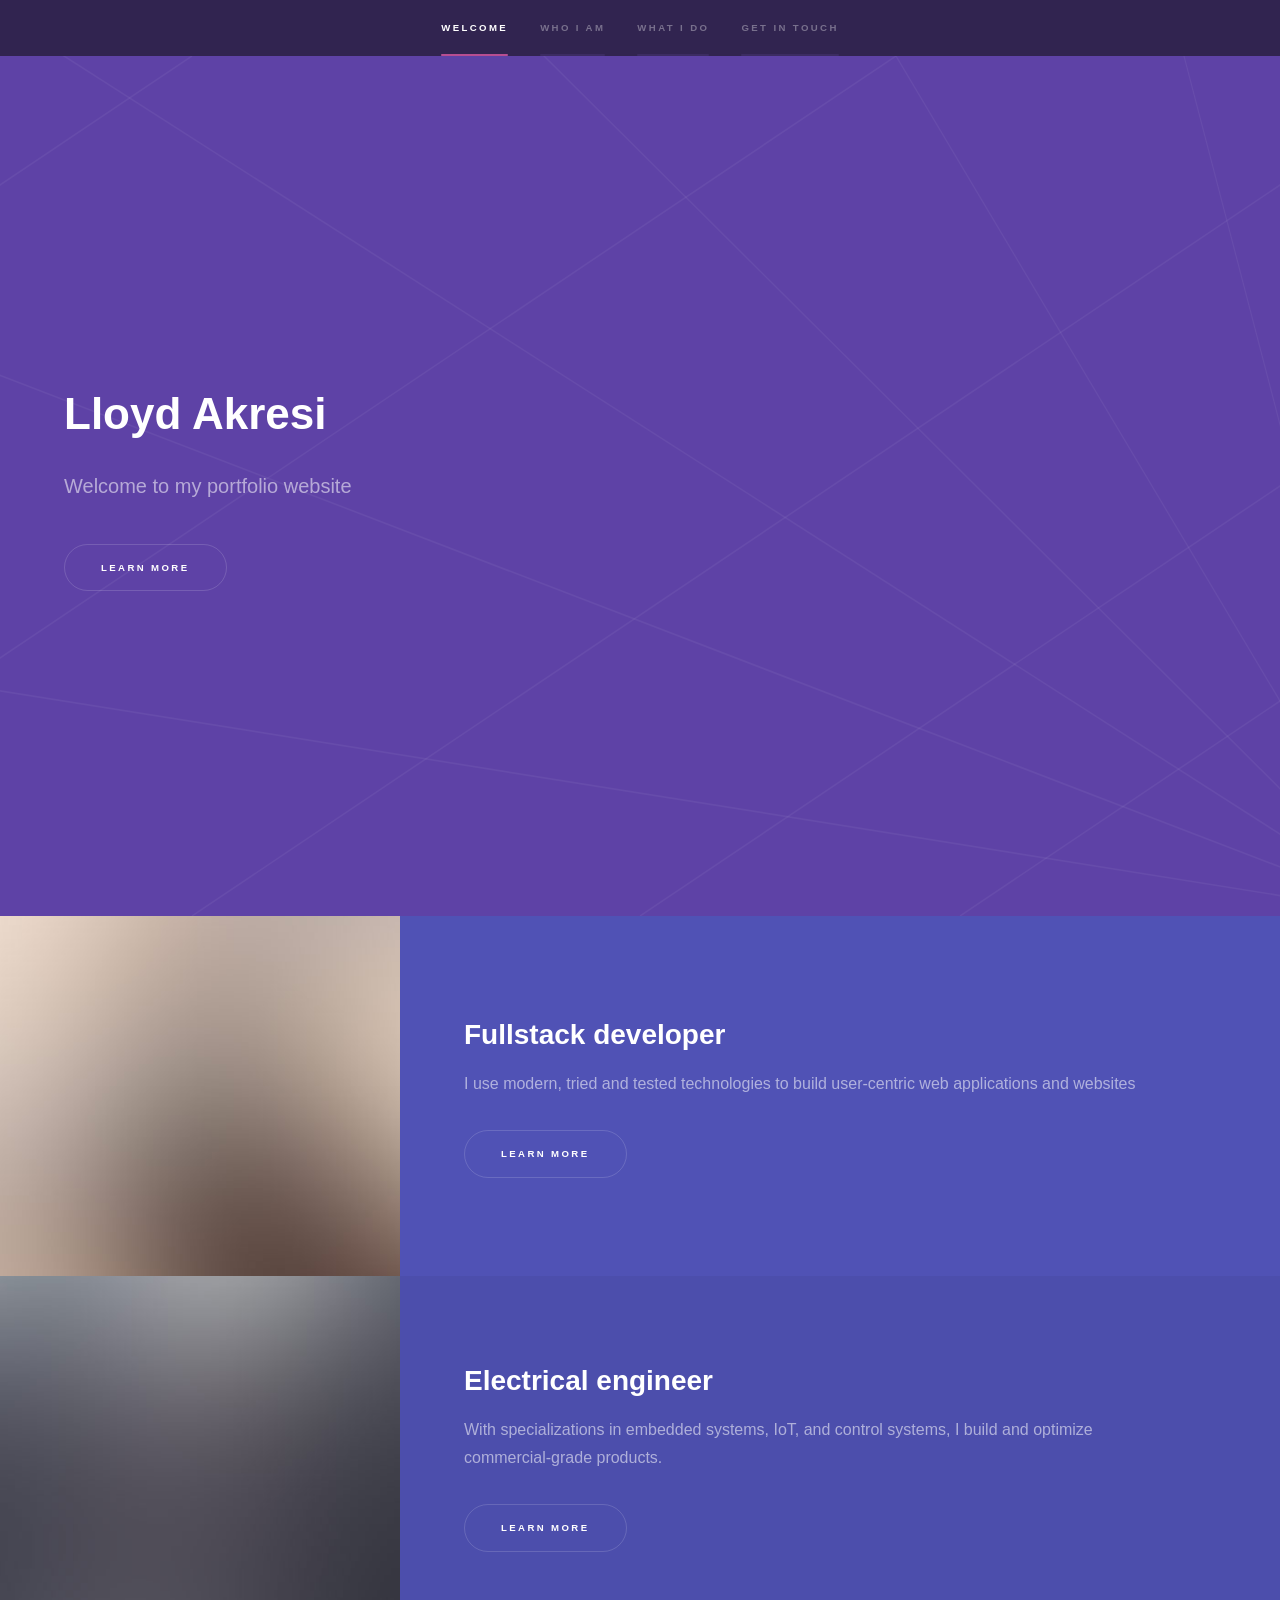
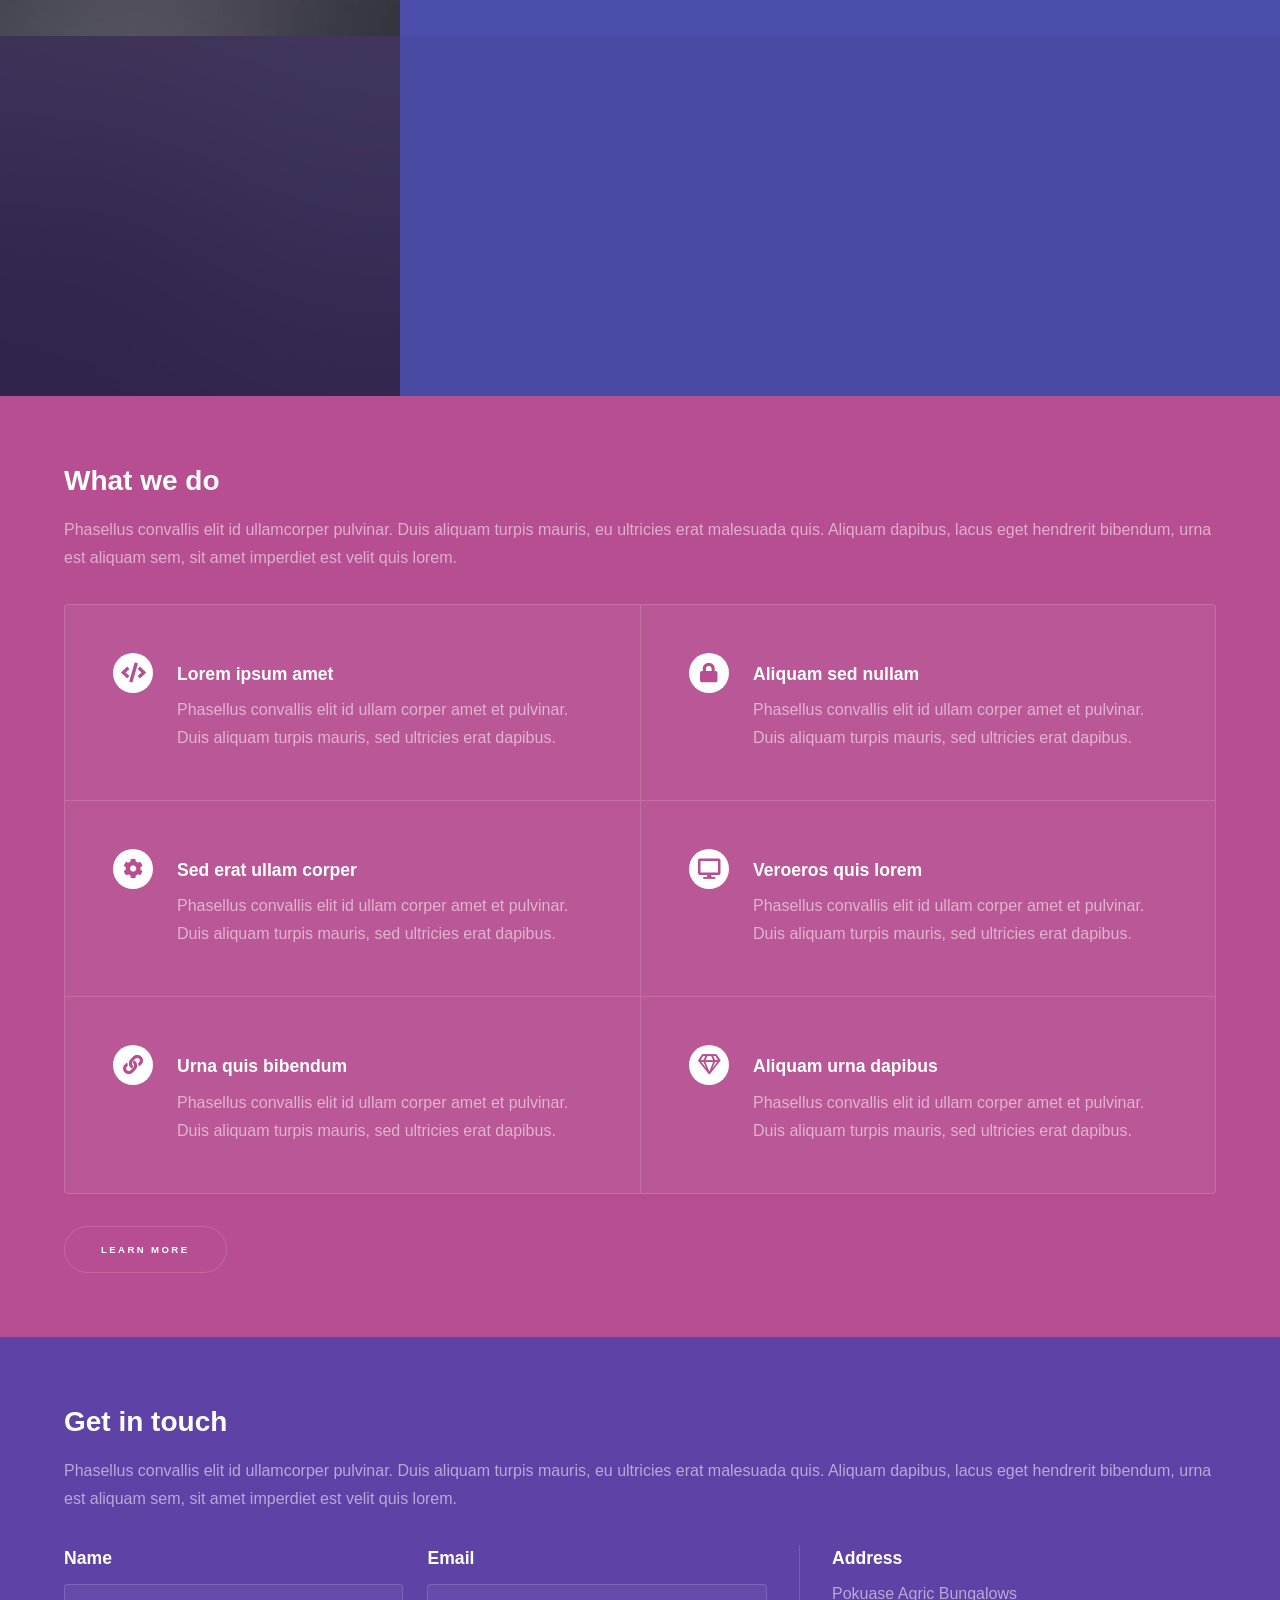
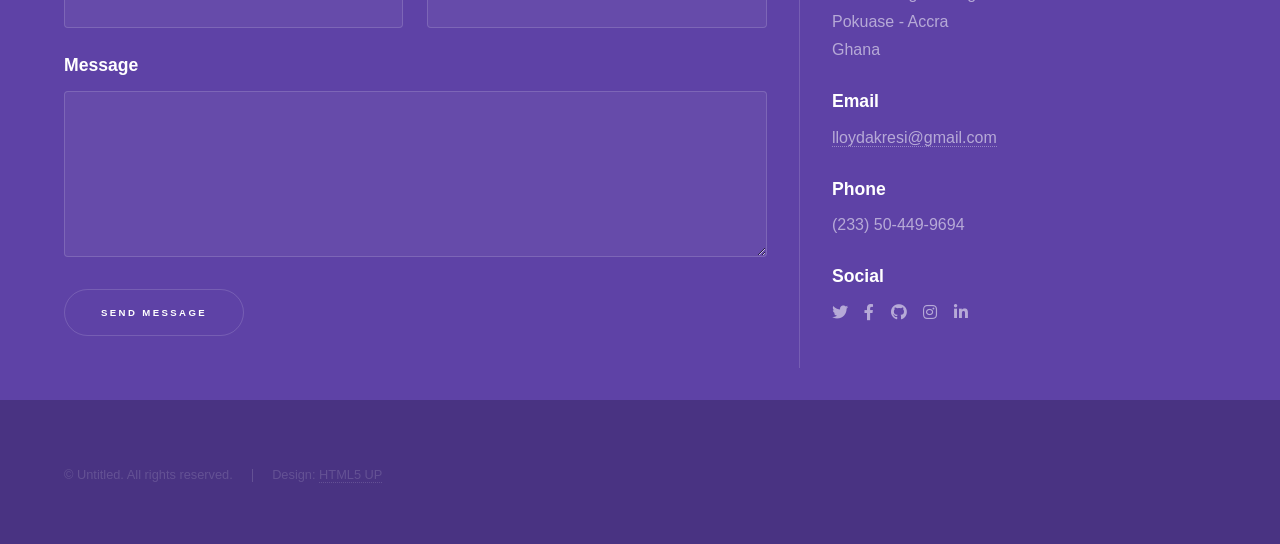
==== commit b7ae0d41: "done stuff lol" ====
--- a/index.html
+++ b/index.html
@@ -156,17 +156,17 @@
 									<ul class="contact">
 										<li>
 											<h3>Address</h3>
-											<span>12345 Somewhere Road #654<br />
-											Nashville, TN 00000-0000<br />
-											USA</span>
+											<span>Pokuase Agric Bungalows<br />
+											Pokuase - Accra<br />
+											Ghana</span>
 										</li>
 										<li>
 											<h3>Email</h3>
-											<a href="#">user@untitled.tld</a>
+											<a href="#">lloydakresi@gmail.com</a>
 										</li>
 										<li>
 											<h3>Phone</h3>
-											<span>(000) 000-0000</span>
+											<span>(233) 50-449-9694</span>
 										</li>
 										<li>
 											<h3>Social</h3>
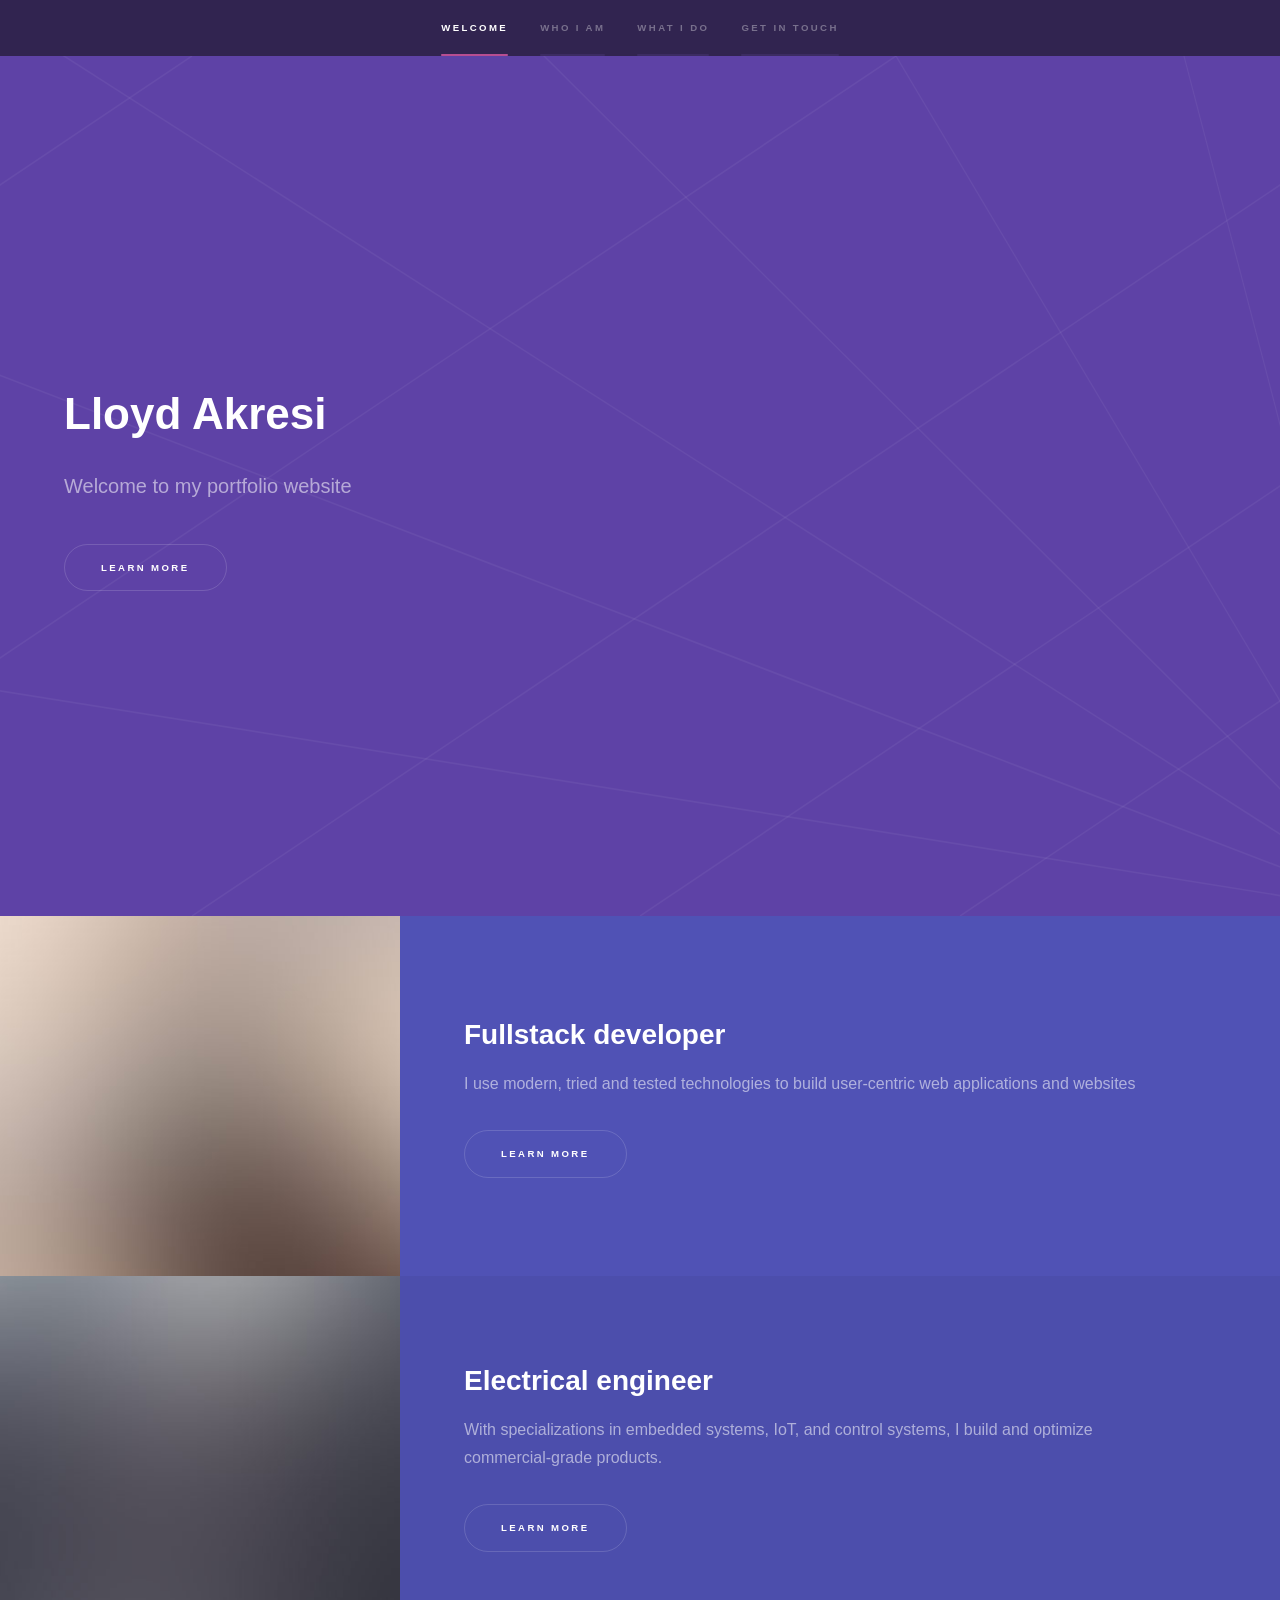
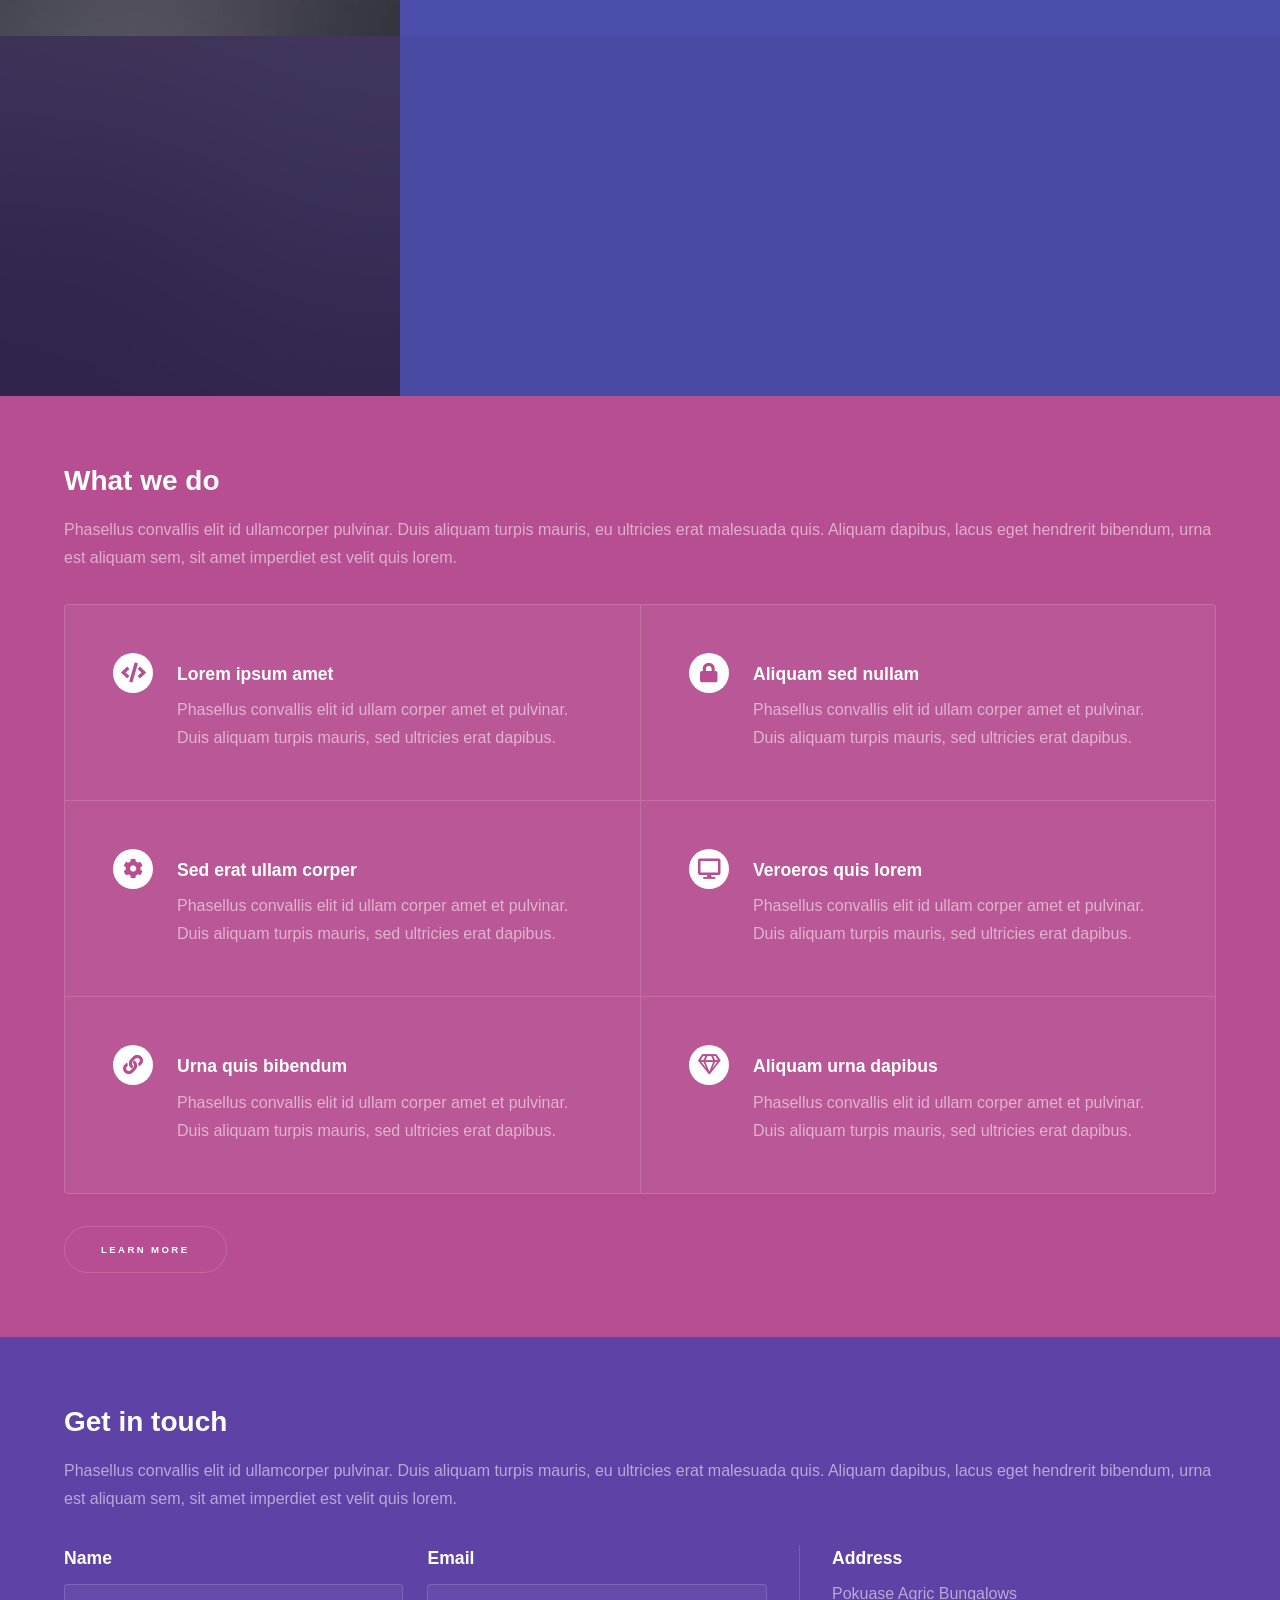
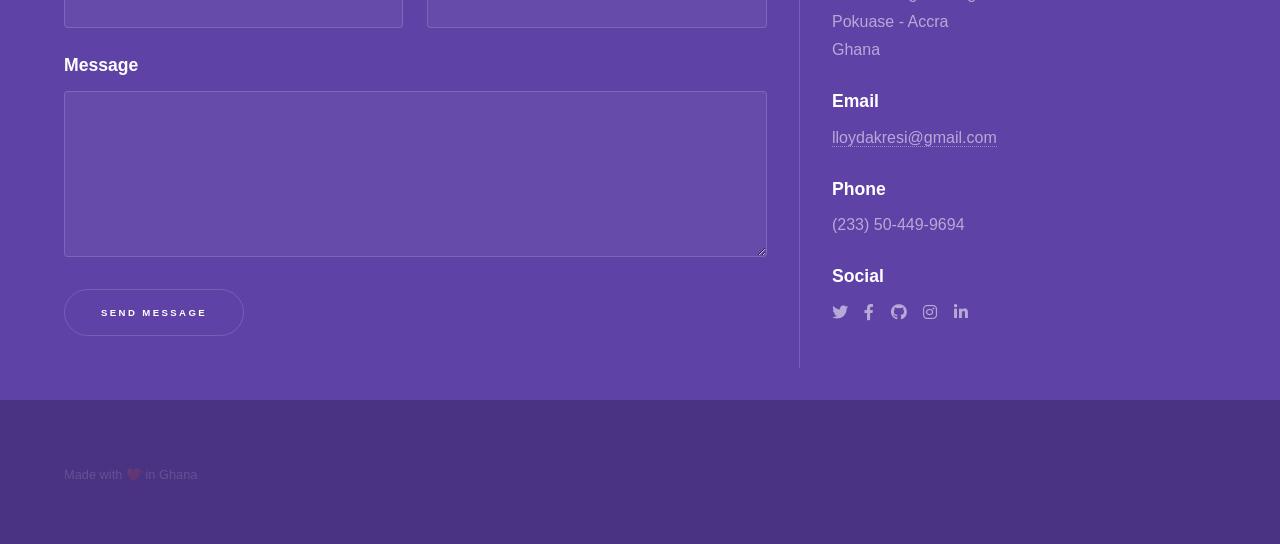
==== commit 4afa1a7f: "done stuff lol" ====
--- a/index.html
+++ b/index.html
@@ -190,7 +190,7 @@
 			<footer id="footer" class="wrapper style1-alt">
 				<div class="inner">
 					<ul class="menu">
-						<li>&copy; Untitled. All rights reserved.</li><li>Design: <a href="http://html5up.net">HTML5 UP</a></li>
+						<li>Made with ❤️ in Ghana</li>
 					</ul>
 				</div>
 			</footer>
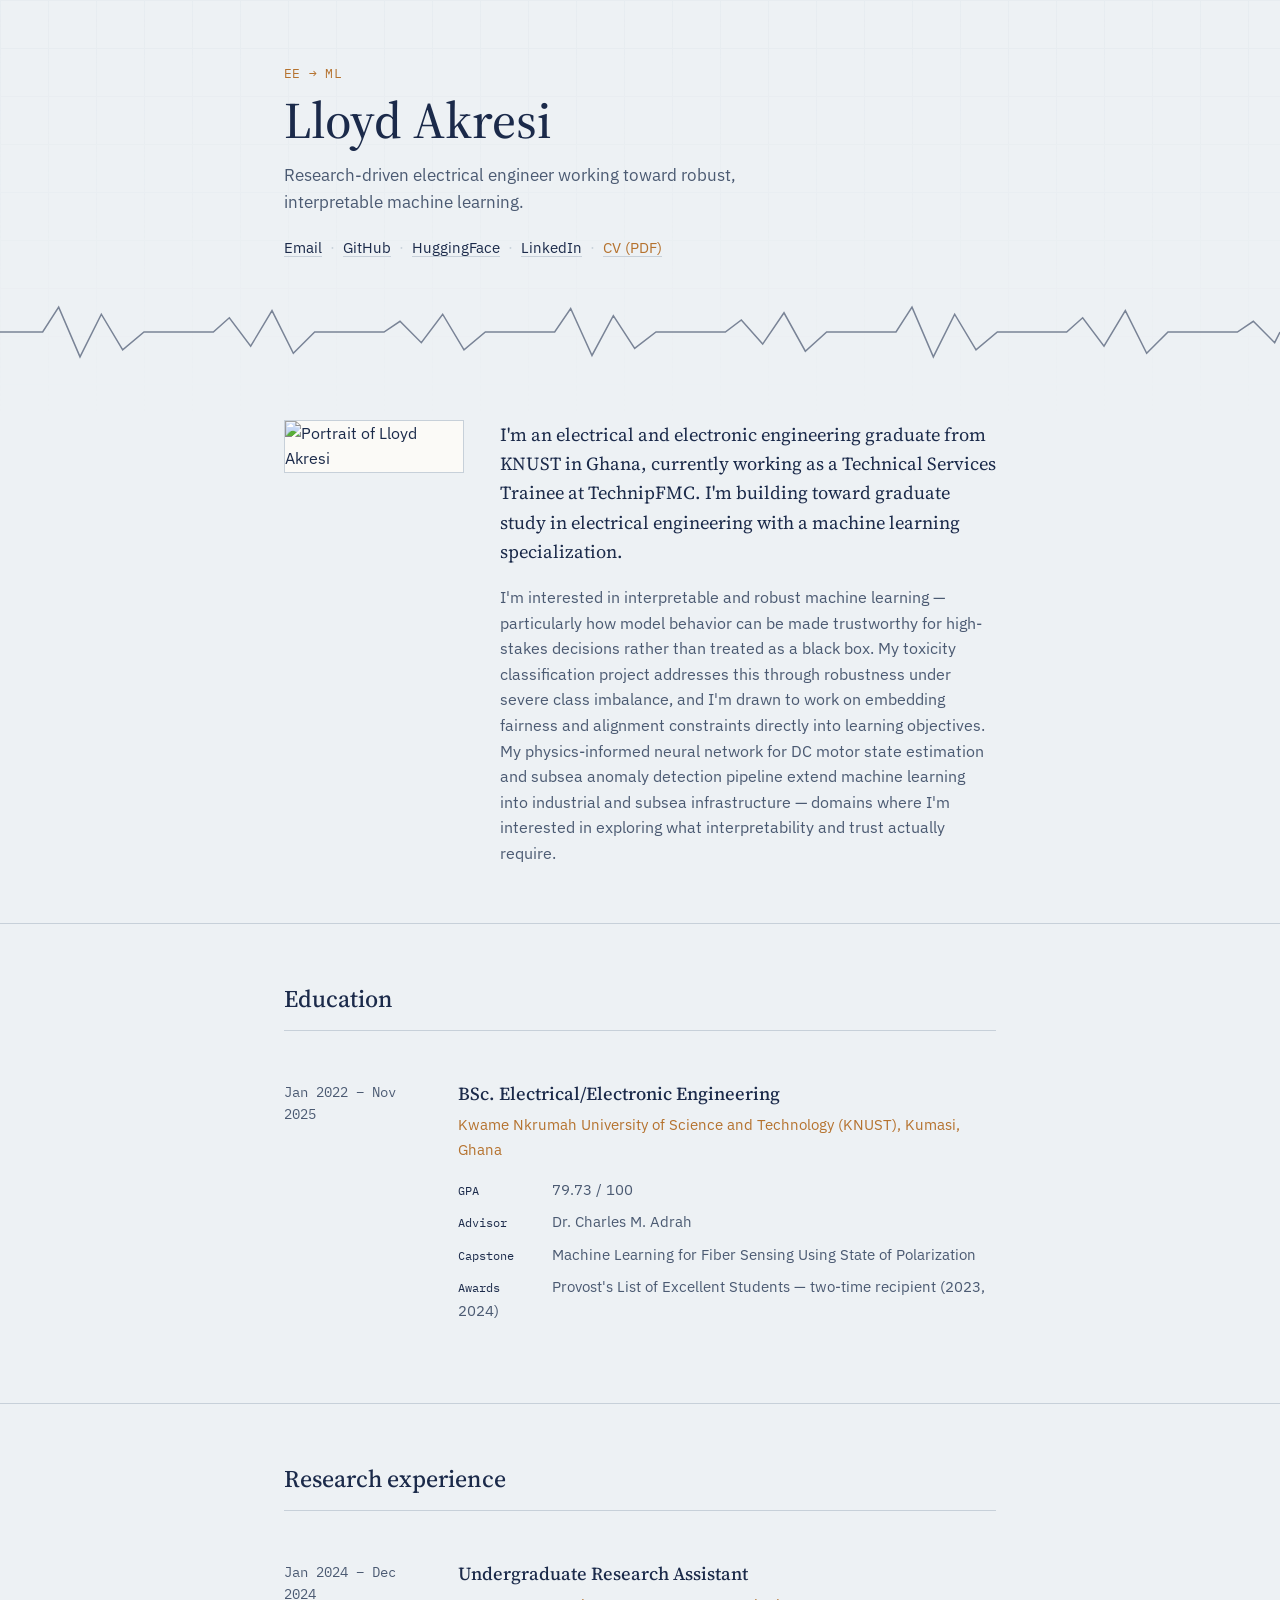
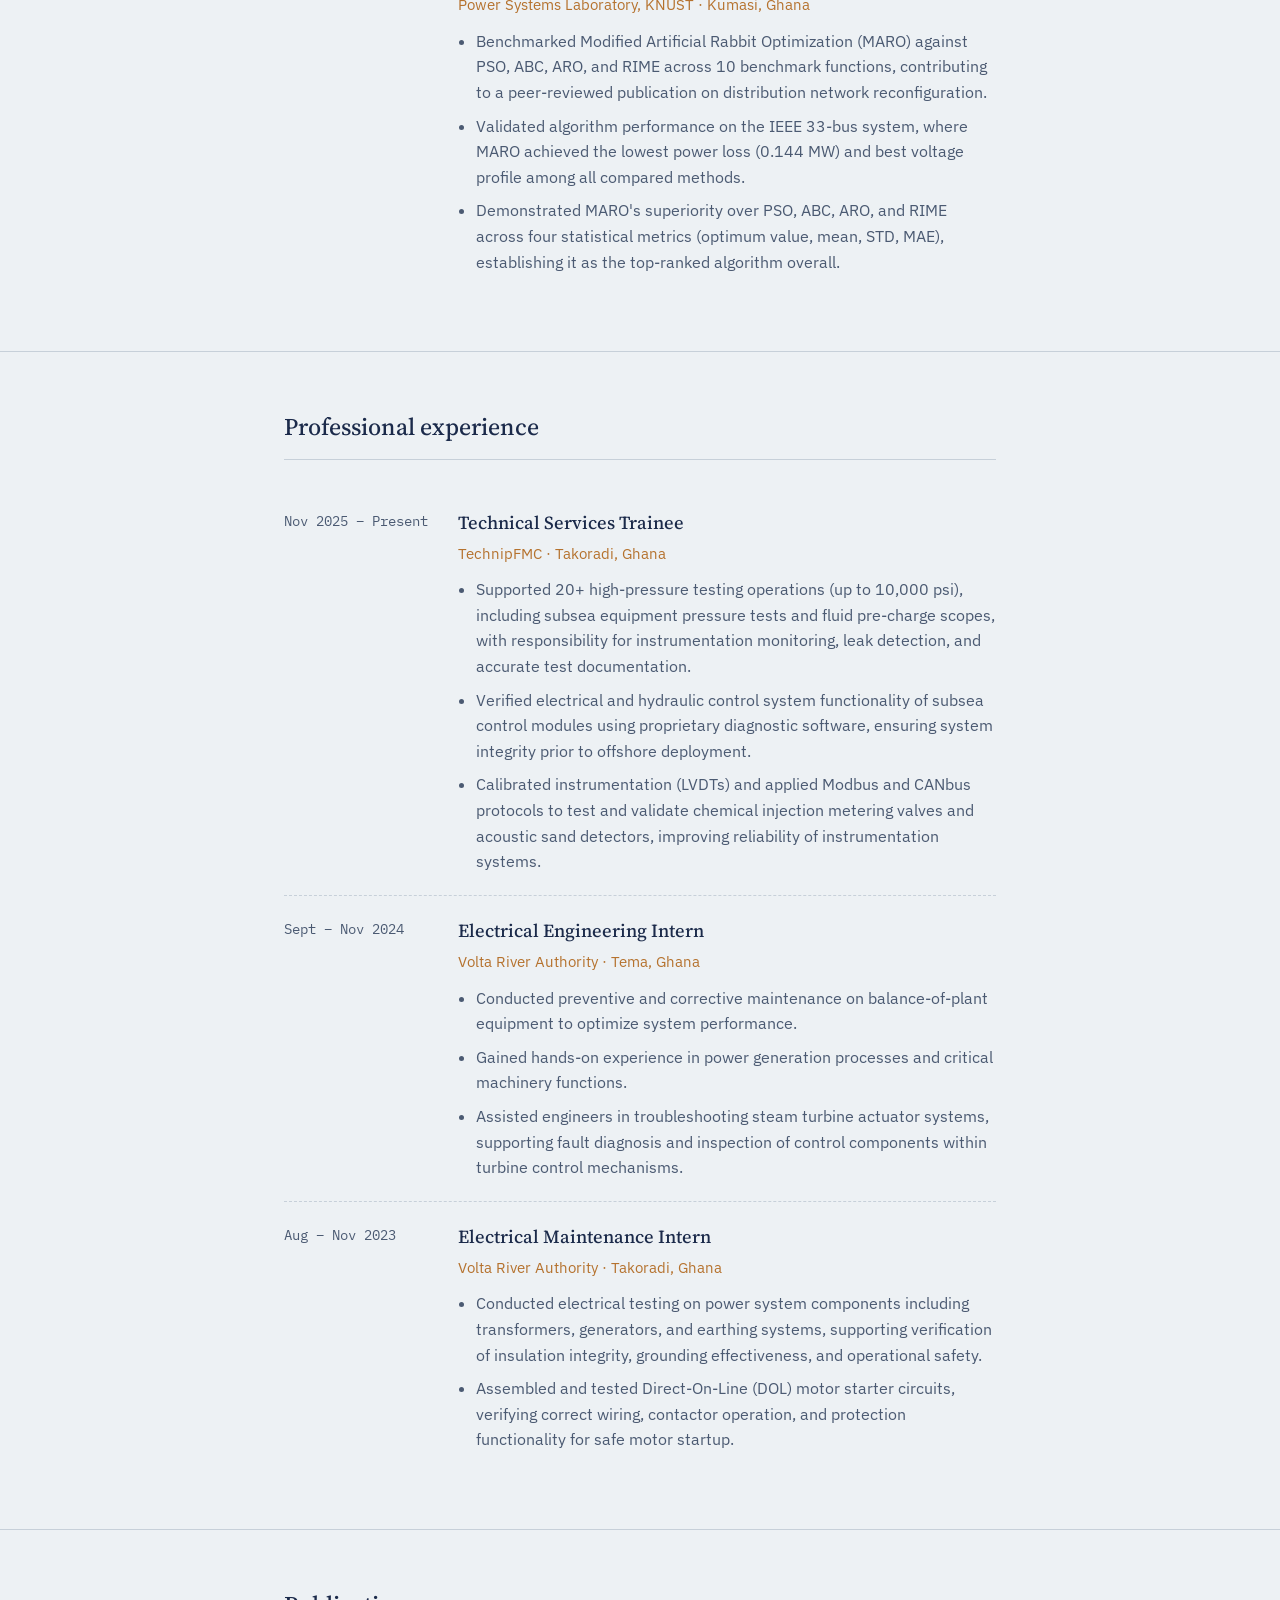
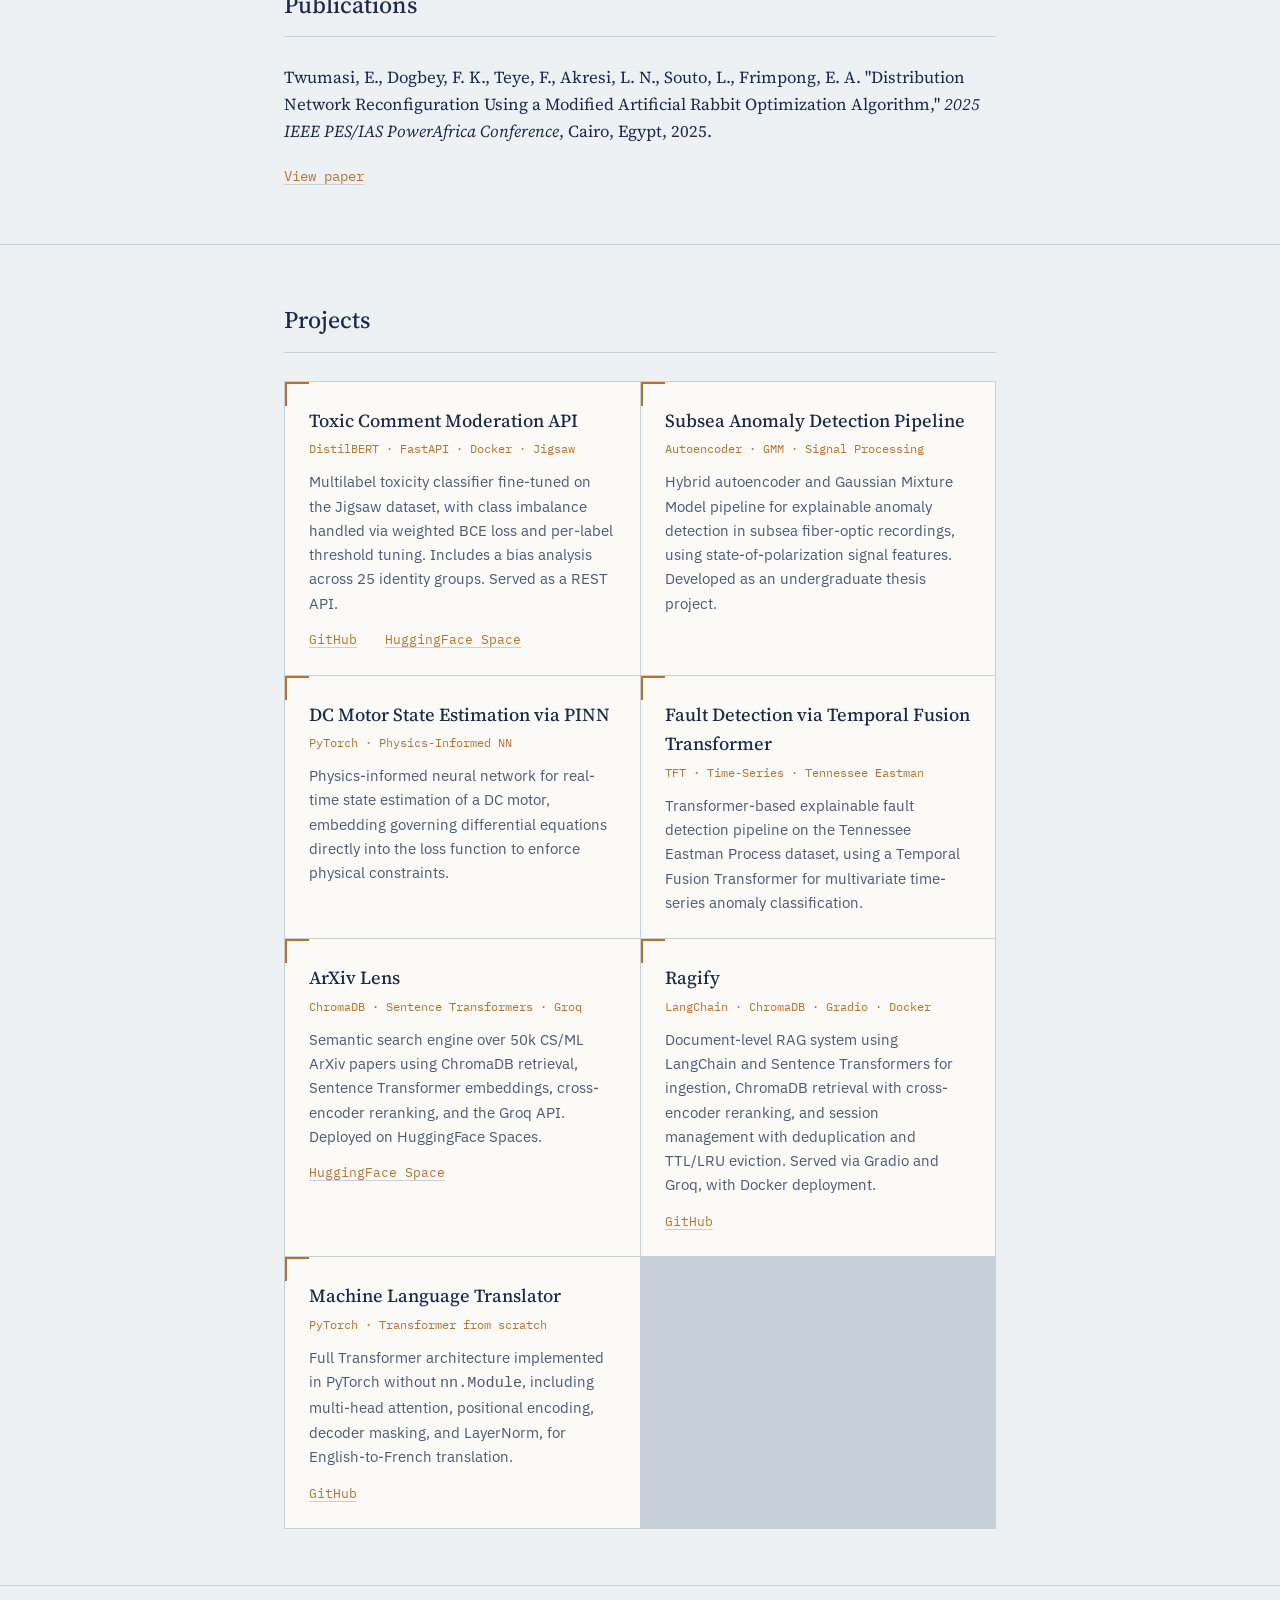
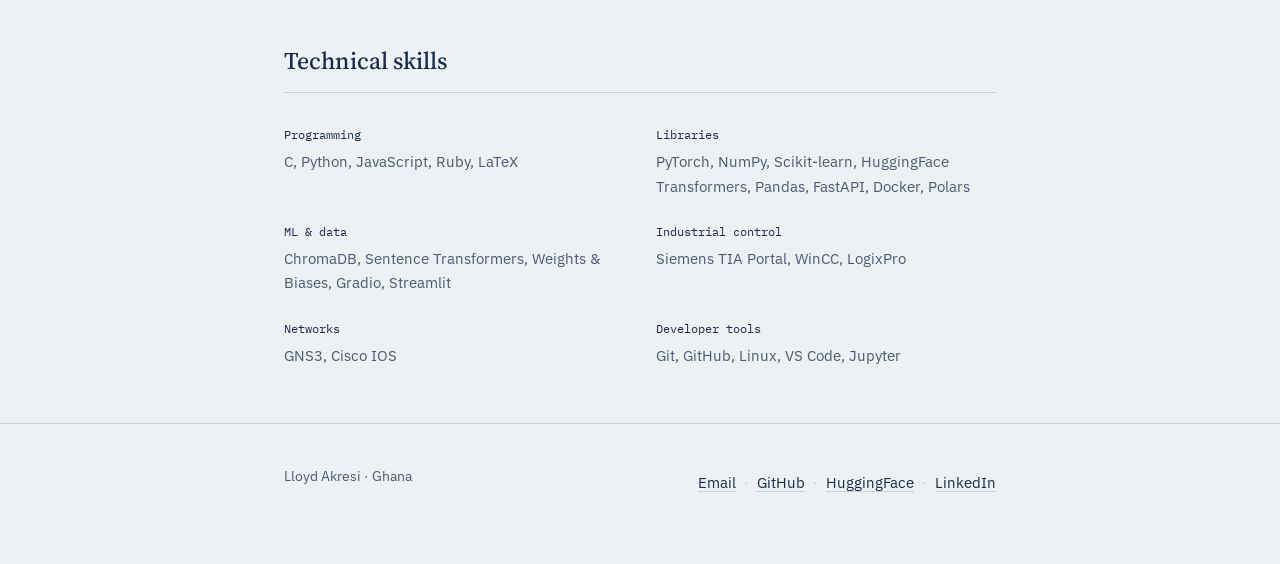
==== commit d1e16260: "assets" ====
--- a/index.html
+++ b/index.html
@@ -1,208 +1,265 @@
-<!DOCTYPE HTML>
-<!--
-	Hyperspace by HTML5 UP
-	html5up.net | @ajlkn
-	Free for personal and commercial use under the CCA 3.0 license (html5up.net/license)
--->
-<html>
-	<head>
-		<title>Lloyd Akresi</title>
-		<meta charset="utf-8" />
-		<meta name="viewport" content="width=device-width, initial-scale=1, user-scalable=no" />
-		<link rel="stylesheet" href="assets/css/main.css" />
-		<noscript><link rel="stylesheet" href="assets/css/noscript.css" /></noscript>
-	</head>
-	<body class="is-preload">
-
-		<!-- Sidebar -->
-			<section id="sidebar">
-				<div class="inner">
-					<nav>
-						<ul>
-							<li><a href="#intro">Welcome</a></li>
-							<li><a href="#one">Who I Am</a></li>
-							<li><a href="#two">What I Do</a></li>
-							<li><a href="#three">Get in Touch</a></li>
-						</ul>
-					</nav>
-				</div>
-			</section>
-
-		<!-- Wrapper -->
-			<div id="wrapper">
-
-				<!-- Intro -->
-					<section id="intro" class="wrapper style1 fullscreen fade-up">
-						<div class="inner">
-							<h1>Lloyd Akresi</h1>
-							<p>Welcome to my portfolio website</p>
-							<ul class="actions">
-								<li><a href="#one" class="button scrolly">Learn more</a></li>
-							</ul>
-						</div>
-					</section>
-
-				<!-- One -->
-					<section id="one" class="wrapper style2 spotlights">
-						<section>
-							<a href="#" class="image"><img src="images/pic01.jpg" alt="" data-position="center center" /></a>
-							<div class="content">
-								<div class="inner">
-									<h2>Fullstack developer</h2>
-									<p>I use modern, tried and tested technologies to build user-centric web applications and websites</p>
-									<ul class="actions">
-										<li><a href="generic.html" class="button">Learn more</a></li>
-									</ul>
-								</div>
-							</div>
-						</section>
-						<section>
-							<a href="#" class="image"><img src="images/pic02.jpg" alt="" data-position="top center" /></a>
-							<div class="content">
-								<div class="inner">
-									<h2>Electrical engineer</h2>
-									<p>With specializations in embedded systems, IoT, and control systems, I build and optimize commercial-grade products.</p>
-									<ul class="actions">
-										<li><a href="generic.html" class="button">Learn more</a></li>
-									</ul>
-								</div>
-							</div>
-						</section>
-						<section>
-							<a href="#" class="image"><img src="images/pic03.jpg" alt="" data-position="25% 25%" /></a>
-							<div class="content">
-								<div class="inner">
-									<h2>Machine Learning Engineer</h2>
-									<p>I develop and train machine learning models for various purposes from optimizing power systems, to touching up pictures</p>
-									<ul class="actions">
-										<li><a href="generic.html" class="button">Learn more</a></li>
-									</ul>
-								</div>
-							</div>
-						</section>
-					</section>
-
-				<!-- Two -->
-					<section id="two" class="wrapper style3 fade-up">
-						<div class="inner">
-							<h2>What we do</h2>
-							<p>Phasellus convallis elit id ullamcorper pulvinar. Duis aliquam turpis mauris, eu ultricies erat malesuada quis. Aliquam dapibus, lacus eget hendrerit bibendum, urna est aliquam sem, sit amet imperdiet est velit quis lorem.</p>
-							<div class="features">
-								<section>
-									<span class="icon solid major fa-code"></span>
-									<h3>Lorem ipsum amet</h3>
-									<p>Phasellus convallis elit id ullam corper amet et pulvinar. Duis aliquam turpis mauris, sed ultricies erat dapibus.</p>
-								</section>
-								<section>
-									<span class="icon solid major fa-lock"></span>
-									<h3>Aliquam sed nullam</h3>
-									<p>Phasellus convallis elit id ullam corper amet et pulvinar. Duis aliquam turpis mauris, sed ultricies erat dapibus.</p>
-								</section>
-								<section>
-									<span class="icon solid major fa-cog"></span>
-									<h3>Sed erat ullam corper</h3>
-									<p>Phasellus convallis elit id ullam corper amet et pulvinar. Duis aliquam turpis mauris, sed ultricies erat dapibus.</p>
-								</section>
-								<section>
-									<span class="icon solid major fa-desktop"></span>
-									<h3>Veroeros quis lorem</h3>
-									<p>Phasellus convallis elit id ullam corper amet et pulvinar. Duis aliquam turpis mauris, sed ultricies erat dapibus.</p>
-								</section>
-								<section>
-									<span class="icon solid major fa-link"></span>
-									<h3>Urna quis bibendum</h3>
-									<p>Phasellus convallis elit id ullam corper amet et pulvinar. Duis aliquam turpis mauris, sed ultricies erat dapibus.</p>
-								</section>
-								<section>
-									<span class="icon major fa-gem"></span>
-									<h3>Aliquam urna dapibus</h3>
-									<p>Phasellus convallis elit id ullam corper amet et pulvinar. Duis aliquam turpis mauris, sed ultricies erat dapibus.</p>
-								</section>
-							</div>
-							<ul class="actions">
-								<li><a href="generic.html" class="button">Learn more</a></li>
-							</ul>
-						</div>
-					</section>
-
-				<!-- Three -->
-					<section id="three" class="wrapper style1 fade-up">
-						<div class="inner">
-							<h2>Get in touch</h2>
-							<p>Phasellus convallis elit id ullamcorper pulvinar. Duis aliquam turpis mauris, eu ultricies erat malesuada quis. Aliquam dapibus, lacus eget hendrerit bibendum, urna est aliquam sem, sit amet imperdiet est velit quis lorem.</p>
-							<div class="split style1">
-								<section>
-									<form method="post" action="#">
-										<div class="fields">
-											<div class="field half">
-												<label for="name">Name</label>
-												<input type="text" name="name" id="name" />
-											</div>
-											<div class="field half">
-												<label for="email">Email</label>
-												<input type="text" name="email" id="email" />
-											</div>
-											<div class="field">
-												<label for="message">Message</label>
-												<textarea name="message" id="message" rows="5"></textarea>
-											</div>
-										</div>
-										<ul class="actions">
-											<li><a href="" class="button submit">Send Message</a></li>
-										</ul>
-									</form>
-								</section>
-								<section>
-									<ul class="contact">
-										<li>
-											<h3>Address</h3>
-											<span>Pokuase Agric Bungalows<br />
-											Pokuase - Accra<br />
-											Ghana</span>
-										</li>
-										<li>
-											<h3>Email</h3>
-											<a href="#">lloydakresi@gmail.com</a>
-										</li>
-										<li>
-											<h3>Phone</h3>
-											<span>(233) 50-449-9694</span>
-										</li>
-										<li>
-											<h3>Social</h3>
-											<ul class="icons">
-												<li><a href="#" class="icon brands fa-twitter"><span class="label">Twitter</span></a></li>
-												<li><a href="#" class="icon brands fa-facebook-f"><span class="label">Facebook</span></a></li>
-												<li><a href="#" class="icon brands fa-github"><span class="label">GitHub</span></a></li>
-												<li><a href="#" class="icon brands fa-instagram"><span class="label">Instagram</span></a></li>
-												<li><a href="#" class="icon brands fa-linkedin-in"><span class="label">LinkedIn</span></a></li>
-											</ul>
-										</li>
-									</ul>
-								</section>
-							</div>
-						</div>
-					</section>
-
-			</div>
-
-		<!-- Footer -->
-			<footer id="footer" class="wrapper style1-alt">
-				<div class="inner">
-					<ul class="menu">
-						<li>Made with ❤️ in Ghana</li>
-					</ul>
-				</div>
-			</footer>
-
-		<!-- Scripts -->
-			<script src="assets/js/jquery.min.js"></script>
-			<script src="assets/js/jquery.scrollex.min.js"></script>
-			<script src="assets/js/jquery.scrolly.min.js"></script>
-			<script src="assets/js/browser.min.js"></script>
-			<script src="assets/js/breakpoints.min.js"></script>
-			<script src="assets/js/util.js"></script>
-			<script src="assets/js/main.js"></script>
-
-	</body>
-</html>
+<!DOCTYPE html>
+<html lang="en">
+<head>
+<meta charset="UTF-8">
+<meta name="viewport" content="width=device-width, initial-scale=1.0">
+<title>Lloyd Akresi — Electrical Engineer &amp; ML Researcher</title>
+<meta name="description" content="Lloyd Akresi is an electrical and electronic engineer from Ghana building toward machine learning research, with projects spanning NLP, physics-informed models, and industrial anomaly detection.">
+<link rel="preconnect" href="https://fonts.googleapis.com">
+<link rel="preconnect" href="https://fonts.gstatic.com" crossorigin>
+<link href="https://fonts.googleapis.com/css2?family=Source+Serif+4:ital,opsz,wght@0,8..60,400;0,8..60,500;0,8..60,600;1,8..60,400&family=IBM+Plex+Sans:wght@400;500;600&family=IBM+Plex+Mono:wght@400;500&display=swap" rel="stylesheet">
+<link rel="stylesheet" href="styles.css">
+</head>
+<body>
+
+<div class="grid-field" aria-hidden="true"></div>
+
+<header class="site-header">
+  <div class="wrap header-inner">
+    <div class="header-id">
+      <p class="eyebrow-mono">EE → ML</p>
+      <h1>Lloyd Akresi</h1>
+      <p class="role">Research-driven electrical engineer working toward robust,<br class="br-desktop"> interpretable machine learning.</p>
+    </div>
+    <nav class="contact-row" aria-label="Contact and profiles">
+      <a href="mailto:lloydakresi@gmail.com">Email</a>
+      <span class="dot">·</span>
+      <a href="https://github.com/lloydakresi" target="_blank" rel="noopener">GitHub</a>
+      <span class="dot">·</span>
+      <a href="https://huggingface.co/lakresi" target="_blank" rel="noopener">HuggingFace</a>
+      <span class="dot">·</span>
+      <a href="https://www.linkedin.com/in/lloyd-akresi-4a85b6229/" target="_blank" rel="noopener">LinkedIn</a>
+      <span class="dot">·</span>
+      <a href="assets/lloyd-akresi-cv.pdf" target="_blank" rel="noopener" class="cv-link">CV (PDF)</a>
+    </nav>
+  </div>
+  <svg class="waveform" viewBox="0 0 1200 90" preserveAspectRatio="none" aria-hidden="true">
+    <path d="M0,45 L40,45 L55,10 L75,80 L95,20 L115,70 L135,45 L200,45 L215,25 L235,65 L255,15 L275,75 L295,45 L360,45 L375,30 L395,60 L415,20 L435,70 L455,45 L520,45 L535,12 L555,78 L575,22 L595,68 L615,45 L680,45 L695,28 L715,62 L735,18 L755,72 L775,45 L840,45 L855,10 L875,80 L895,20 L915,70 L935,45 L1000,45 L1015,25 L1035,65 L1055,15 L1075,75 L1095,45 L1160,45 L1175,30 L1195,60 L1200,45" />
+  </svg>
+</header>
+
+<main>
+
+  <section class="section about" id="about">
+    <div class="wrap two-col">
+      <div class="photo-col">
+        <img src="assets/headshot.jpg" alt="Portrait of Lloyd Akresi" class="headshot">
+      </div>
+      <div class="text-col">
+        <p class="lede">I'm an electrical and electronic engineering graduate from KNUST in Ghana, currently working as a Technical Services Trainee at TechnipFMC. I'm building toward graduate study in electrical engineering with a machine learning specialization.</p>
+        <p>I'm interested in interpretable and robust machine learning — particularly how model behavior can be made trustworthy for high-stakes decisions rather than treated as a black box. My toxicity classification project addresses this through robustness under severe class imbalance, and I'm drawn to work on embedding fairness and alignment constraints directly into learning objectives. My physics-informed neural network for DC motor state estimation and subsea anomaly detection pipeline extend machine learning into industrial and subsea infrastructure — domains where I'm interested in exploring what interpretability and trust actually require.</p>
+      </div>
+    </div>
+  </section>
+
+  <section class="section" id="education">
+    <div class="wrap">
+      <h2>Education</h2>
+      <div class="record">
+        <div class="record-when">
+          <span class="mono">Jan 2022 – Nov 2025</span>
+        </div>
+        <div class="record-what">
+          <h3>BSc. Electrical/Electronic Engineering</h3>
+          <p class="record-org">Kwame Nkrumah University of Science and Technology (KNUST), Kumasi, Ghana</p>
+          <ul class="spec-list">
+            <li><span class="spec-label">GPA</span> 79.73 / 100</li>
+            <li><span class="spec-label">Advisor</span> Dr. Charles M. Adrah</li>
+            <li><span class="spec-label">Capstone</span> Machine Learning for Fiber Sensing Using State of Polarization</li>
+            <li><span class="spec-label">Awards</span> Provost's List of Excellent Students — two-time recipient (2023, 2024)</li>
+          </ul>
+        </div>
+      </div>
+    </div>
+  </section>
+
+  <section class="section" id="research">
+    <div class="wrap">
+      <h2>Research experience</h2>
+      <div class="record">
+        <div class="record-when">
+          <span class="mono">Jan 2024 – Dec 2024</span>
+        </div>
+        <div class="record-what">
+          <h3>Undergraduate Research Assistant</h3>
+          <p class="record-org">Power Systems Laboratory, KNUST · Kumasi, Ghana</p>
+          <ul class="bullet-list">
+            <li>Benchmarked Modified Artificial Rabbit Optimization (MARO) against PSO, ABC, ARO, and RIME across 10 benchmark functions, contributing to a peer-reviewed publication on distribution network reconfiguration.</li>
+            <li>Validated algorithm performance on the IEEE 33-bus system, where MARO achieved the lowest power loss (0.144 MW) and best voltage profile among all compared methods.</li>
+            <li>Demonstrated MARO's superiority over PSO, ABC, ARO, and RIME across four statistical metrics (optimum value, mean, STD, MAE), establishing it as the top-ranked algorithm overall.</li>
+          </ul>
+        </div>
+      </div>
+    </div>
+  </section>
+
+  <section class="section" id="experience">
+    <div class="wrap">
+      <h2>Professional experience</h2>
+
+      <div class="record">
+        <div class="record-when"><span class="mono">Nov 2025 – Present</span></div>
+        <div class="record-what">
+          <h3>Technical Services Trainee</h3>
+          <p class="record-org">TechnipFMC · Takoradi, Ghana</p>
+          <ul class="bullet-list">
+            <li>Supported 20+ high-pressure testing operations (up to 10,000 psi), including subsea equipment pressure tests and fluid pre-charge scopes, with responsibility for instrumentation monitoring, leak detection, and accurate test documentation.</li>
+            <li>Verified electrical and hydraulic control system functionality of subsea control modules using proprietary diagnostic software, ensuring system integrity prior to offshore deployment.</li>
+            <li>Calibrated instrumentation (LVDTs) and applied Modbus and CANbus protocols to test and validate chemical injection metering valves and acoustic sand detectors, improving reliability of instrumentation systems.</li>
+          </ul>
+        </div>
+      </div>
+
+      <div class="record">
+        <div class="record-when"><span class="mono">Sept – Nov 2024</span></div>
+        <div class="record-what">
+          <h3>Electrical Engineering Intern</h3>
+          <p class="record-org">Volta River Authority · Tema, Ghana</p>
+          <ul class="bullet-list">
+            <li>Conducted preventive and corrective maintenance on balance-of-plant equipment to optimize system performance.</li>
+            <li>Gained hands-on experience in power generation processes and critical machinery functions.</li>
+            <li>Assisted engineers in troubleshooting steam turbine actuator systems, supporting fault diagnosis and inspection of control components within turbine control mechanisms.</li>
+          </ul>
+        </div>
+      </div>
+
+      <div class="record">
+        <div class="record-when"><span class="mono">Aug – Nov 2023</span></div>
+        <div class="record-what">
+          <h3>Electrical Maintenance Intern</h3>
+          <p class="record-org">Volta River Authority · Takoradi, Ghana</p>
+          <ul class="bullet-list">
+            <li>Conducted electrical testing on power system components including transformers, generators, and earthing systems, supporting verification of insulation integrity, grounding effectiveness, and operational safety.</li>
+            <li>Assembled and tested Direct-On-Line (DOL) motor starter circuits, verifying correct wiring, contactor operation, and protection functionality for safe motor startup.</li>
+          </ul>
+        </div>
+      </div>
+
+    </div>
+  </section>
+
+  <section class="section" id="publications">
+    <div class="wrap">
+      <h2>Publications</h2>
+      <div class="pub">
+        <p>Twumasi, E., Dogbey, F. K., Teye, F., Akresi, L. N., Souto, L., Frimpong, E. A. "Distribution Network Reconfiguration Using a Modified Artificial Rabbit Optimization Algorithm," <em>2025 IEEE PES/IAS PowerAfrica Conference</em>, Cairo, Egypt, 2025.</p>
+        <a href="https://share.google/M59Yxj38LDOzfpp9H" target="_blank" rel="noopener" class="text-link">View paper</a>
+      </div>
+    </div>
+  </section>
+
+  <section class="section" id="projects">
+    <div class="wrap">
+      <h2>Projects</h2>
+      <div class="project-grid">
+
+        <article class="project">
+          <h3>Toxic Comment Moderation API</h3>
+          <p class="stack mono">DistilBERT · FastAPI · Docker · Jigsaw</p>
+          <p>Multilabel toxicity classifier fine-tuned on the Jigsaw dataset, with class imbalance handled via weighted BCE loss and per-label threshold tuning. Includes a bias analysis across 25 identity groups. Served as a REST API.</p>
+          <div class="project-links">
+            <a href="https://github.com/lloydakresi/toxic_comment_moderator_api" target="_blank" rel="noopener">GitHub</a>
+            <a href="https://huggingface.co/spaces/lakresi/toxic-comment-moderator" target="_blank" rel="noopener">HuggingFace Space</a>
+          </div>
+        </article>
+
+        <article class="project">
+          <h3>Subsea Anomaly Detection Pipeline</h3>
+          <p class="stack mono">Autoencoder · GMM · Signal Processing</p>
+          <p>Hybrid autoencoder and Gaussian Mixture Model pipeline for explainable anomaly detection in subsea fiber-optic recordings, using state-of-polarization signal features. Developed as an undergraduate thesis project.</p>
+        </article>
+
+        <article class="project">
+          <h3>DC Motor State Estimation via PINN</h3>
+          <p class="stack mono">PyTorch · Physics-Informed NN</p>
+          <p>Physics-informed neural network for real-time state estimation of a DC motor, embedding governing differential equations directly into the loss function to enforce physical constraints.</p>
+        </article>
+
+        <article class="project">
+          <h3>Fault Detection via Temporal Fusion Transformer</h3>
+          <p class="stack mono">TFT · Time-Series · Tennessee Eastman</p>
+          <p>Transformer-based explainable fault detection pipeline on the Tennessee Eastman Process dataset, using a Temporal Fusion Transformer for multivariate time-series anomaly classification.</p>
+        </article>
+
+        <article class="project">
+          <h3>ArXiv Lens</h3>
+          <p class="stack mono">ChromaDB · Sentence Transformers · Groq</p>
+          <p>Semantic search engine over 50k CS/ML ArXiv papers using ChromaDB retrieval, Sentence Transformer embeddings, cross-encoder reranking, and the Groq API. Deployed on HuggingFace Spaces.</p>
+          <div class="project-links">
+            <a href="https://huggingface.co/spaces/lakresi/arxiv-lens" target="_blank" rel="noopener">HuggingFace Space</a>
+          </div>
+        </article>
+
+        <article class="project">
+          <h3>Ragify</h3>
+          <p class="stack mono">LangChain · ChromaDB · Gradio · Docker</p>
+          <p>Document-level RAG system using LangChain and Sentence Transformers for ingestion, ChromaDB retrieval with cross-encoder reranking, and session management with deduplication and TTL/LRU eviction. Served via Gradio and Groq, with Docker deployment.</p>
+          <div class="project-links">
+            <a href="https://github.com/lloydakresi" target="_blank" rel="noopener">GitHub</a>
+          </div>
+        </article>
+
+        <article class="project">
+          <h3>Machine Language Translator</h3>
+          <p class="stack mono">PyTorch · Transformer from scratch</p>
+          <p>Full Transformer architecture implemented in PyTorch without <code>nn.Module</code>, including multi-head attention, positional encoding, decoder masking, and LayerNorm, for English-to-French translation.</p>
+          <div class="project-links">
+            <a href="https://github.com/lloydakresi" target="_blank" rel="noopener">GitHub</a>
+          </div>
+        </article>
+
+      </div>
+    </div>
+  </section>
+
+  <section class="section" id="skills">
+    <div class="wrap">
+      <h2>Technical skills</h2>
+      <div class="skills-grid">
+        <div class="skill-group">
+          <p class="spec-label">Programming</p>
+          <p>C, Python, JavaScript, Ruby, LaTeX</p>
+        </div>
+        <div class="skill-group">
+          <p class="spec-label">Libraries</p>
+          <p>PyTorch, NumPy, Scikit-learn, HuggingFace Transformers, Pandas, FastAPI, Docker, Polars</p>
+        </div>
+        <div class="skill-group">
+          <p class="spec-label">ML &amp; data</p>
+          <p>ChromaDB, Sentence Transformers, Weights &amp; Biases, Gradio, Streamlit</p>
+        </div>
+        <div class="skill-group">
+          <p class="spec-label">Industrial control</p>
+          <p>Siemens TIA Portal, WinCC, LogixPro</p>
+        </div>
+        <div class="skill-group">
+          <p class="spec-label">Networks</p>
+          <p>GNS3, Cisco IOS</p>
+        </div>
+        <div class="skill-group">
+          <p class="spec-label">Developer tools</p>
+          <p>Git, GitHub, Linux, VS Code, Jupyter</p>
+        </div>
+      </div>
+    </div>
+  </section>
+
+</main>
+
+<footer class="site-footer">
+  <div class="wrap footer-inner">
+    <p>Lloyd Akresi · Ghana</p>
+    <nav class="contact-row" aria-label="Contact and profiles">
+      <a href="mailto:lloydakresi@gmail.com">Email</a>
+      <span class="dot">·</span>
+      <a href="https://github.com/lloydakresi" target="_blank" rel="noopener">GitHub</a>
+      <span class="dot">·</span>
+      <a href="https://huggingface.co/lakresi" target="_blank" rel="noopener">HuggingFace</a>
+      <span class="dot">·</span>
+      <a href="https://www.linkedin.com/in/lloyd-akresi-4a85b6229/" target="_blank" rel="noopener">LinkedIn</a>
+    </nav>
+  </div>
+</footer>
+
+</body>
+</html>
--- a/styles.css
+++ b/styles.css
@@ -0,0 +1,351 @@
+:root {
+  --bg: #EDF1F4;
+  --bg-panel: #FBFAF7;
+  --ink: #1B2A4A;
+  --ink-soft: #4B5A72;
+  --accent: #B5722E;
+  --line: #C7D0D9;
+  --line-soft: #DCE3E9;
+  --max-width: 760px;
+
+  --font-serif: 'Source Serif 4', Georgia, serif;
+  --font-sans: 'IBM Plex Sans', -apple-system, BlinkMacSystemFont, sans-serif;
+  --font-mono: 'IBM Plex Mono', 'SFMono-Regular', Menlo, monospace;
+}
+
+* { box-sizing: border-box; }
+
+html {
+  scroll-behavior: smooth;
+}
+
+@media (prefers-reduced-motion: reduce) {
+  html { scroll-behavior: auto; }
+  * { animation-duration: 0.001ms !important; transition-duration: 0.001ms !important; }
+}
+
+body {
+  margin: 0;
+  background: var(--bg);
+  color: var(--ink);
+  font-family: var(--font-sans);
+  font-size: 16px;
+  line-height: 1.6;
+  -webkit-font-smoothing: antialiased;
+}
+
+.wrap {
+  max-width: var(--max-width);
+  margin: 0 auto;
+  padding: 0 24px;
+}
+
+a {
+  color: var(--ink);
+  text-decoration-color: var(--line);
+  text-underline-offset: 3px;
+}
+a:hover { color: var(--accent); text-decoration-color: var(--accent); }
+a:focus-visible, button:focus-visible {
+  outline: 2px solid var(--accent);
+  outline-offset: 3px;
+}
+
+.mono { font-family: var(--font-mono); }
+
+h1, h2, h3 {
+  font-family: var(--font-serif);
+  font-weight: 500;
+  color: var(--ink);
+  margin: 0;
+}
+
+h2 {
+  font-size: 1.5rem;
+  margin-bottom: 28px;
+  padding-bottom: 12px;
+  border-bottom: 1px solid var(--line);
+}
+
+h3 {
+  font-size: 1.15rem;
+  margin-bottom: 4px;
+}
+
+p { margin: 0 0 1em; }
+p:last-child { margin-bottom: 0; }
+
+/* Background grid field — subtle blueprint texture */
+.grid-field {
+  position: fixed;
+  inset: 0;
+  z-index: -1;
+  background-image:
+    linear-gradient(var(--line-soft) 1px, transparent 1px),
+    linear-gradient(90deg, var(--line-soft) 1px, transparent 1px);
+  background-size: 48px 48px;
+  opacity: 0.35;
+  mask-image: linear-gradient(to bottom, black 0%, transparent 420px);
+}
+
+/* Header */
+.site-header {
+  position: relative;
+  padding: 64px 0 0;
+  overflow: hidden;
+}
+
+.header-inner {
+  display: flex;
+  flex-direction: column;
+  gap: 20px;
+}
+
+.eyebrow-mono {
+  font-family: var(--font-mono);
+  font-size: 0.8rem;
+  color: var(--accent);
+  margin: 0 0 10px;
+  letter-spacing: 0.02em;
+}
+
+.site-header h1 {
+  font-size: clamp(2.2rem, 5vw, 3.2rem);
+  line-height: 1.05;
+  margin-bottom: 14px;
+}
+
+.role {
+  font-size: 1.05rem;
+  color: var(--ink-soft);
+  max-width: 480px;
+  margin: 0;
+}
+
+.contact-row {
+  display: flex;
+  flex-wrap: wrap;
+  gap: 8px;
+  align-items: center;
+  font-size: 0.92rem;
+}
+
+.contact-row .dot {
+  color: var(--line);
+}
+
+.cv-link {
+  color: var(--accent);
+}
+
+.waveform {
+  display: block;
+  width: 100%;
+  height: 64px;
+  margin-top: 40px;
+}
+.waveform path {
+  fill: none;
+  stroke: var(--ink);
+  stroke-width: 1.5;
+  opacity: 0.55;
+  vector-effect: non-scaling-stroke;
+}
+
+/* Sections */
+.section {
+  padding: 56px 0;
+}
+
+.section + .section {
+  border-top: 1px solid var(--line);
+}
+
+/* About */
+.about .two-col {
+  display: grid;
+  grid-template-columns: 180px 1fr;
+  gap: 36px;
+  align-items: start;
+}
+
+.headshot {
+  width: 100%;
+  aspect-ratio: 4 / 5;
+  object-fit: cover;
+  object-position: top center;
+  border: 1px solid var(--line);
+  background: var(--bg-panel);
+}
+
+.lede {
+  font-family: var(--font-serif);
+  font-size: 1.15rem;
+  color: var(--ink);
+  margin-bottom: 1em;
+}
+
+.text-col p:not(.lede) {
+  color: var(--ink-soft);
+}
+
+/* Records (education / experience) */
+.record {
+  display: grid;
+  grid-template-columns: 150px 1fr;
+  gap: 24px;
+  padding: 20px 0;
+}
+.record + .record {
+  border-top: 1px dashed var(--line);
+}
+
+.record-when {
+  font-size: 0.85rem;
+  color: var(--ink-soft);
+  padding-top: 3px;
+}
+
+.record-org {
+  color: var(--accent);
+  font-size: 0.95rem;
+  margin-bottom: 12px;
+}
+
+.spec-list {
+  list-style: none;
+  margin: 0;
+  padding: 0;
+}
+.spec-list li {
+  padding: 4px 0;
+  font-size: 0.95rem;
+  color: var(--ink-soft);
+}
+
+.spec-label {
+  font-family: var(--font-mono);
+  font-size: 0.78rem;
+  color: var(--ink);
+  display: inline-block;
+  min-width: 90px;
+}
+
+.bullet-list {
+  margin: 0;
+  padding-left: 18px;
+  color: var(--ink-soft);
+}
+.bullet-list li { margin-bottom: 8px; }
+.bullet-list li:last-child { margin-bottom: 0; }
+
+/* Publications */
+.pub p {
+  font-family: var(--font-serif);
+  font-size: 1.05rem;
+}
+.text-link {
+  font-family: var(--font-mono);
+  font-size: 0.85rem;
+  color: var(--accent);
+}
+
+/* Projects */
+.project-grid {
+  display: grid;
+  grid-template-columns: 1fr 1fr;
+  gap: 1px;
+  background: var(--line);
+  border: 1px solid var(--line);
+}
+
+.project {
+  background: var(--bg-panel);
+  padding: 24px;
+  position: relative;
+}
+
+.project::before {
+  content: "";
+  position: absolute;
+  top: 0; left: 0;
+  width: 22px; height: 22px;
+  border-top: 2px solid var(--accent);
+  border-left: 2px solid var(--accent);
+}
+
+.stack {
+  font-size: 0.78rem;
+  color: var(--accent);
+  margin-bottom: 10px;
+}
+
+.project p:not(.stack) {
+  color: var(--ink-soft);
+  font-size: 0.95rem;
+}
+
+.project-links {
+  margin-top: 14px;
+  display: flex;
+  flex-wrap: wrap;
+  gap: 6px 14px;
+  font-family: var(--font-mono);
+  font-size: 0.8rem;
+}
+.project-links a {
+  margin-right: 14px;
+  color: var(--accent);
+}
+.project-links a:last-child {
+  margin-right: 0;
+}
+
+/* Skills */
+.skills-grid {
+  display: grid;
+  grid-template-columns: 1fr 1fr;
+  gap: 20px 32px;
+}
+.skill-group p:first-child { margin-bottom: 4px; }
+.skill-group p:last-child { color: var(--ink-soft); font-size: 0.95rem; }
+
+/* Footer */
+.site-footer {
+  padding: 40px 0 64px;
+  border-top: 1px solid var(--line);
+}
+.footer-inner {
+  display: flex;
+  flex-wrap: wrap;
+  justify-content: space-between;
+  gap: 16px;
+  align-items: center;
+  color: var(--ink-soft);
+  font-size: 0.9rem;
+}
+
+/* Responsive */
+@media (max-width: 640px) {
+  .br-desktop { display: none; }
+  .about .two-col {
+    grid-template-columns: 1fr;
+  }
+  .headshot {
+    width: 140px;
+    aspect-ratio: 4/5;
+  }
+  .record {
+    grid-template-columns: 1fr;
+    gap: 8px;
+  }
+  .project-grid {
+    grid-template-columns: 1fr;
+  }
+  .skills-grid {
+    grid-template-columns: 1fr;
+  }
+  .site-header {
+    padding-top: 48px;
+  }
+}
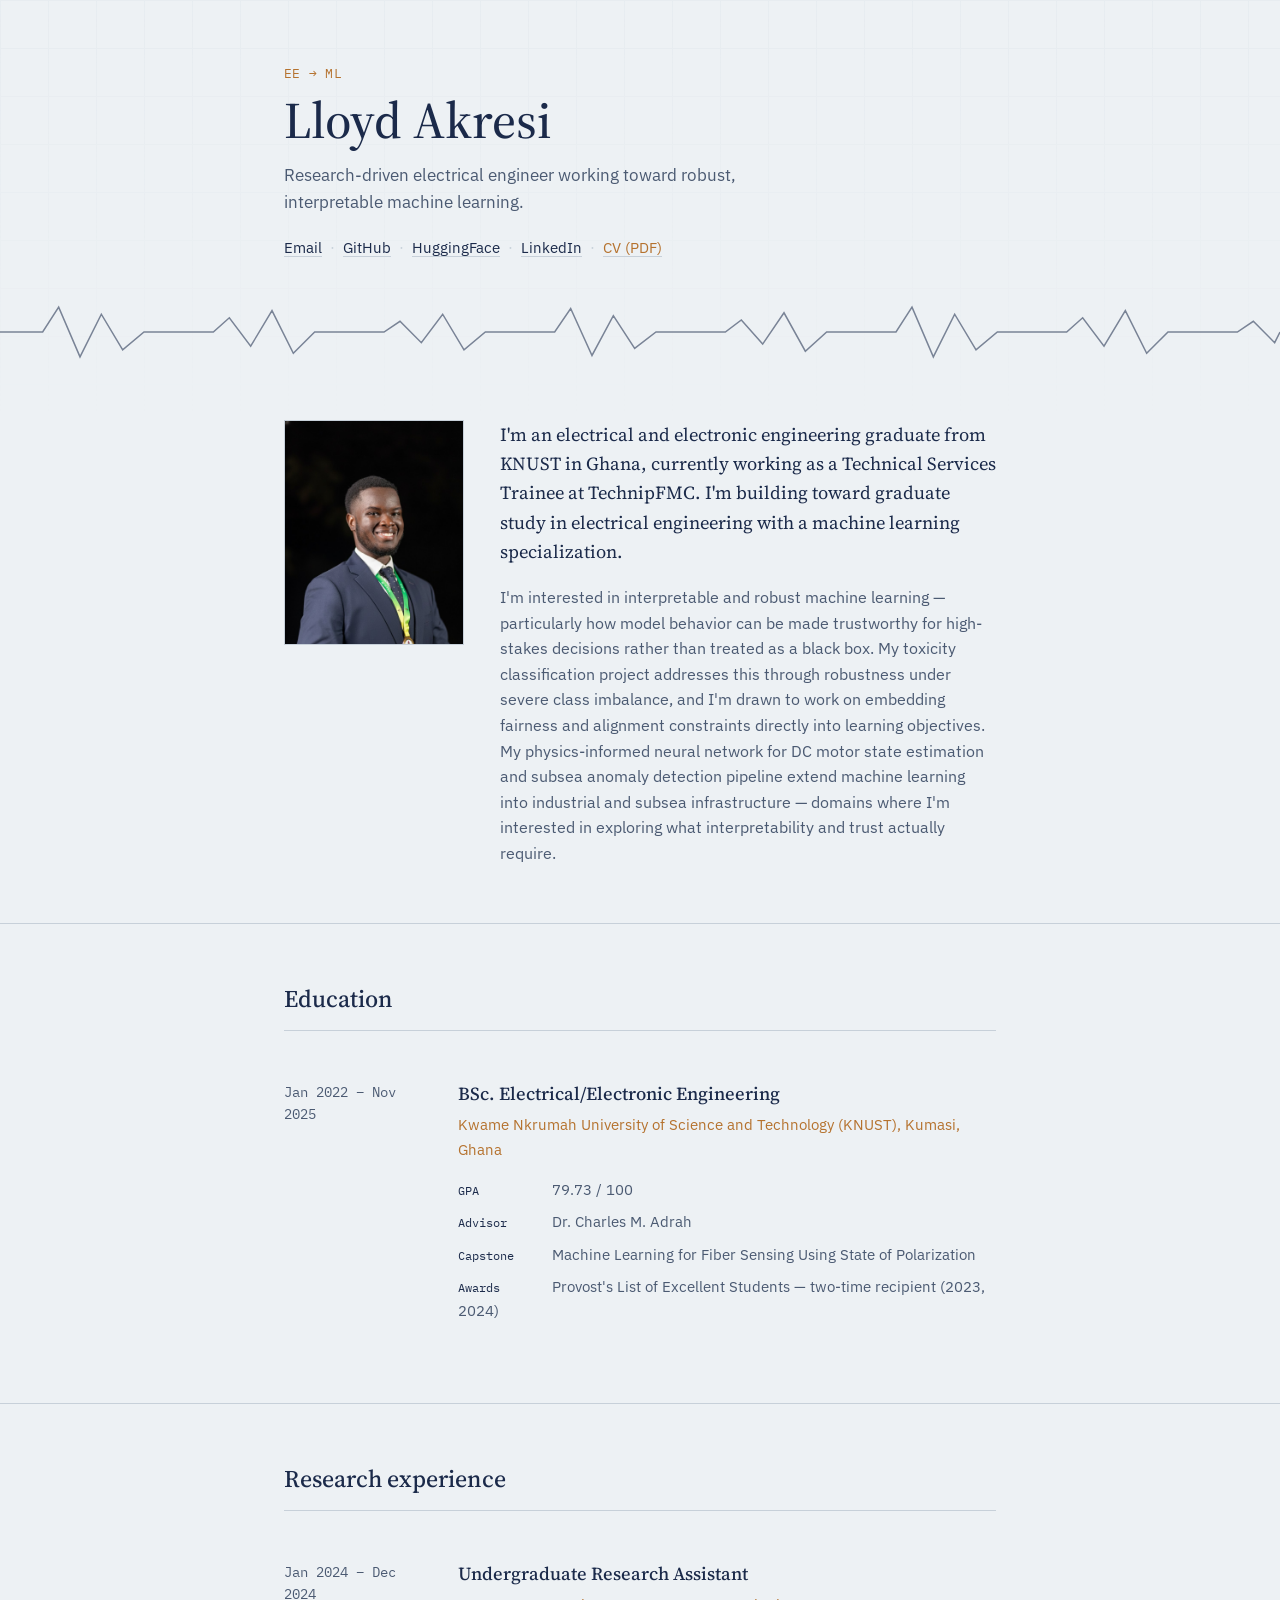
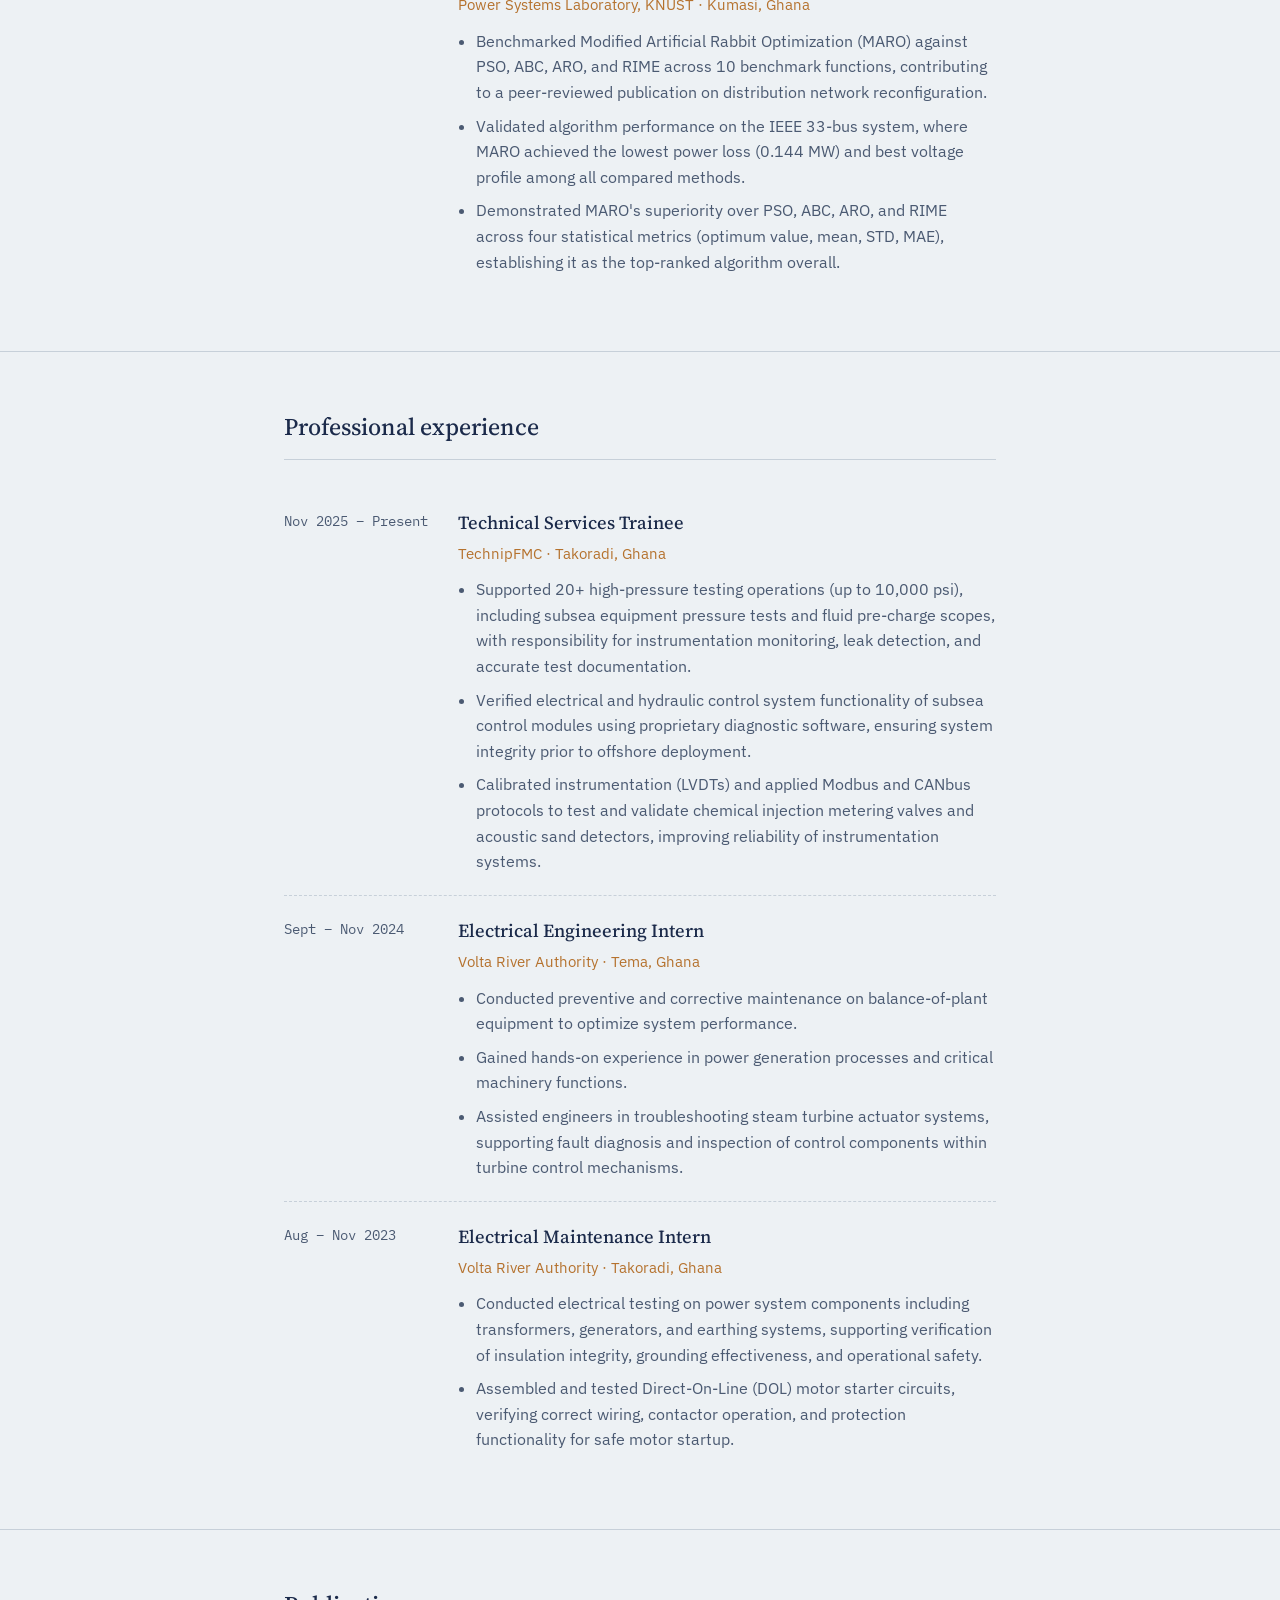
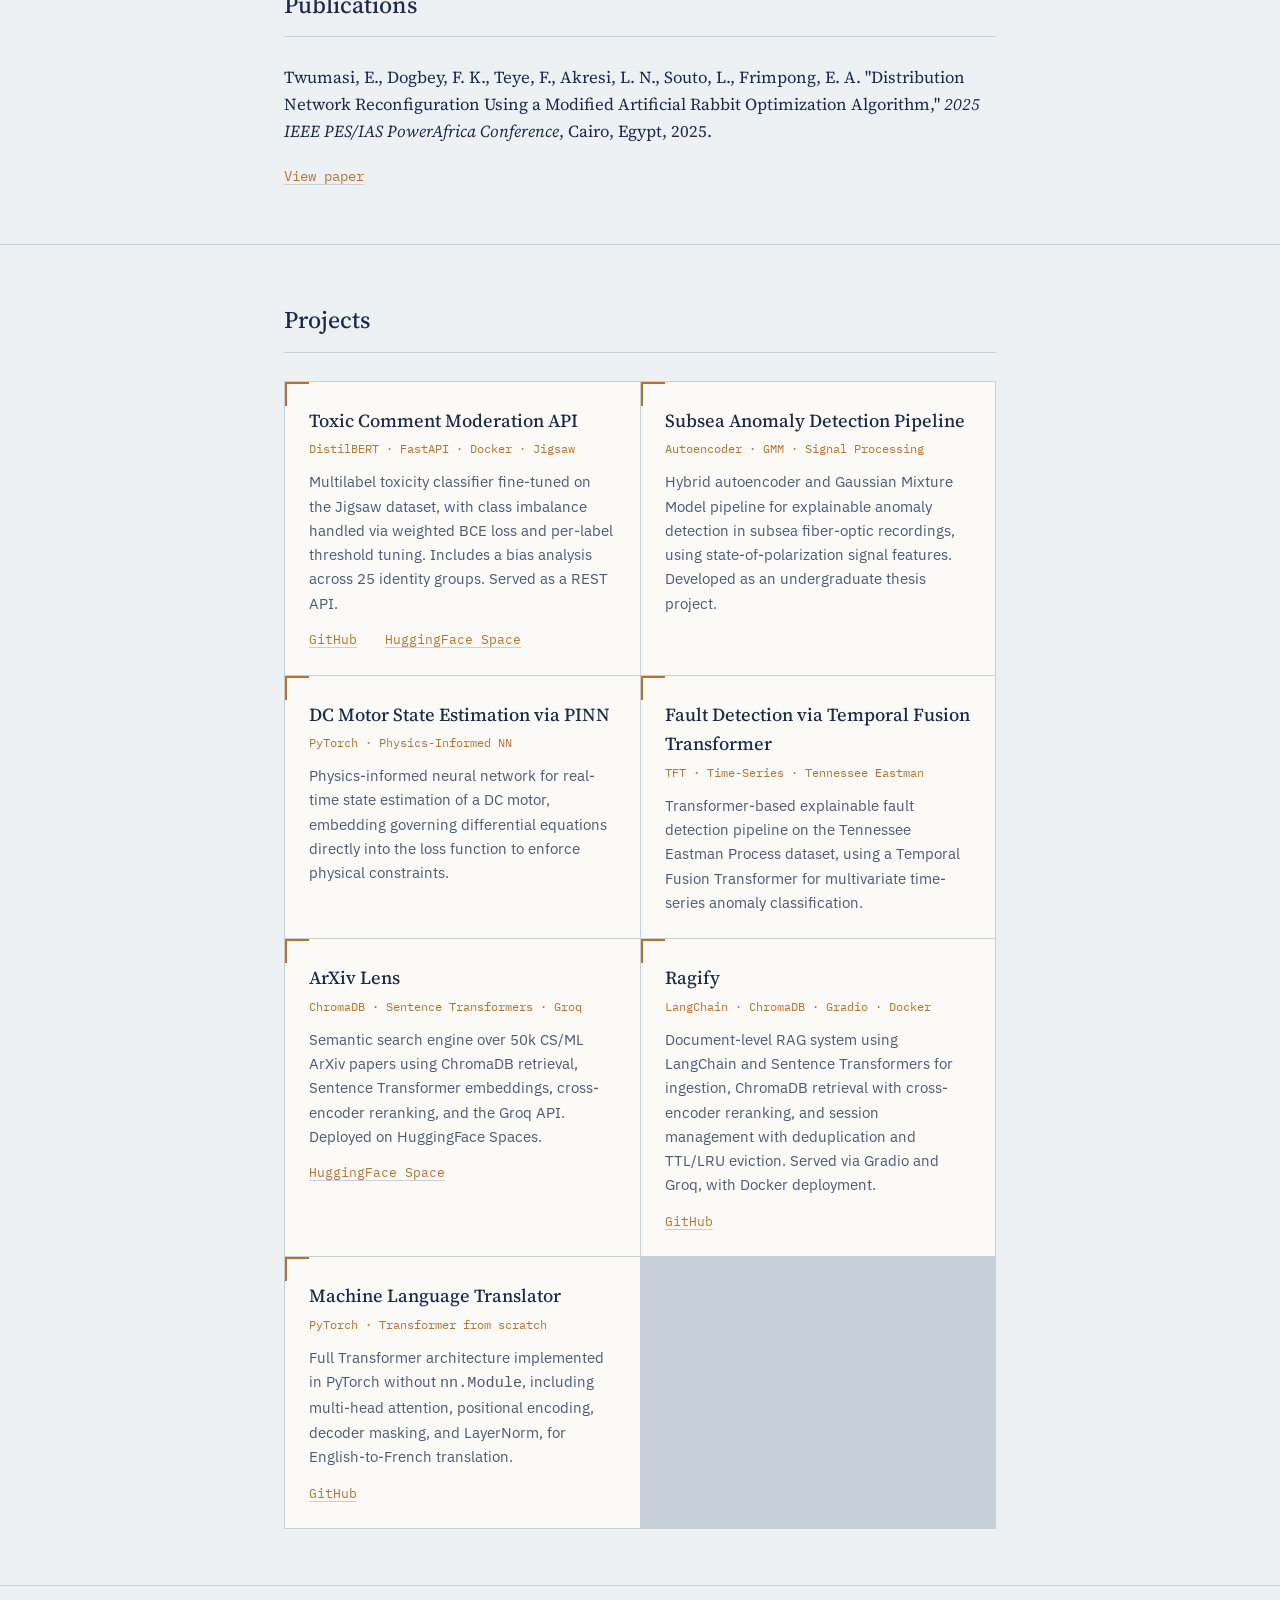
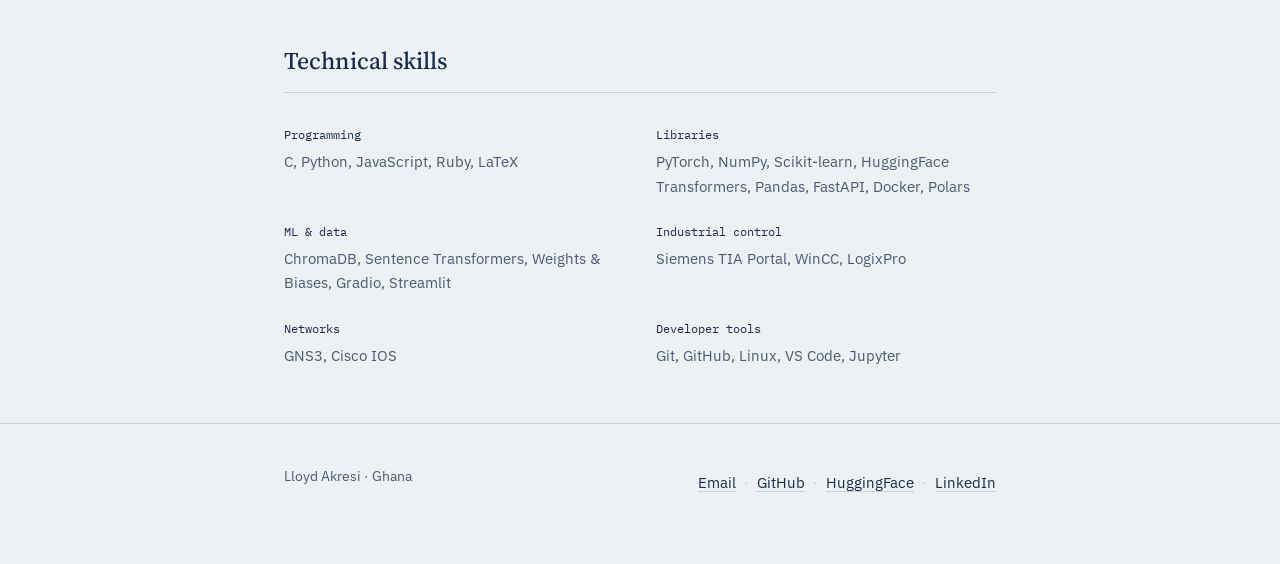
==== commit 4c250328: "assets" ====
--- a/index.html
+++ b/index.html
@@ -30,7 +30,7 @@
       <span class="dot">·</span>
       <a href="https://www.linkedin.com/in/lloyd-akresi-4a85b6229/" target="_blank" rel="noopener">LinkedIn</a>
       <span class="dot">·</span>
-      <a href="assets/lloyd-akresi-cv.pdf" target="_blank" rel="noopener" class="cv-link">CV (PDF)</a>
+      <a href="lloyd-akresi-cv.pdf" target="_blank" rel="noopener" class="cv-link">CV (PDF)</a>
     </nav>
   </div>
   <svg class="waveform" viewBox="0 0 1200 90" preserveAspectRatio="none" aria-hidden="true">
@@ -43,7 +43,7 @@
   <section class="section about" id="about">
     <div class="wrap two-col">
       <div class="photo-col">
-        <img src="assets/headshot.jpg" alt="Portrait of Lloyd Akresi" class="headshot">
+        <img src="headshot.jpg" alt="Portrait of Lloyd Akresi" class="headshot">
       </div>
       <div class="text-col">
         <p class="lede">I'm an electrical and electronic engineering graduate from KNUST in Ghana, currently working as a Technical Services Trainee at TechnipFMC. I'm building toward graduate study in electrical engineering with a machine learning specialization.</p>
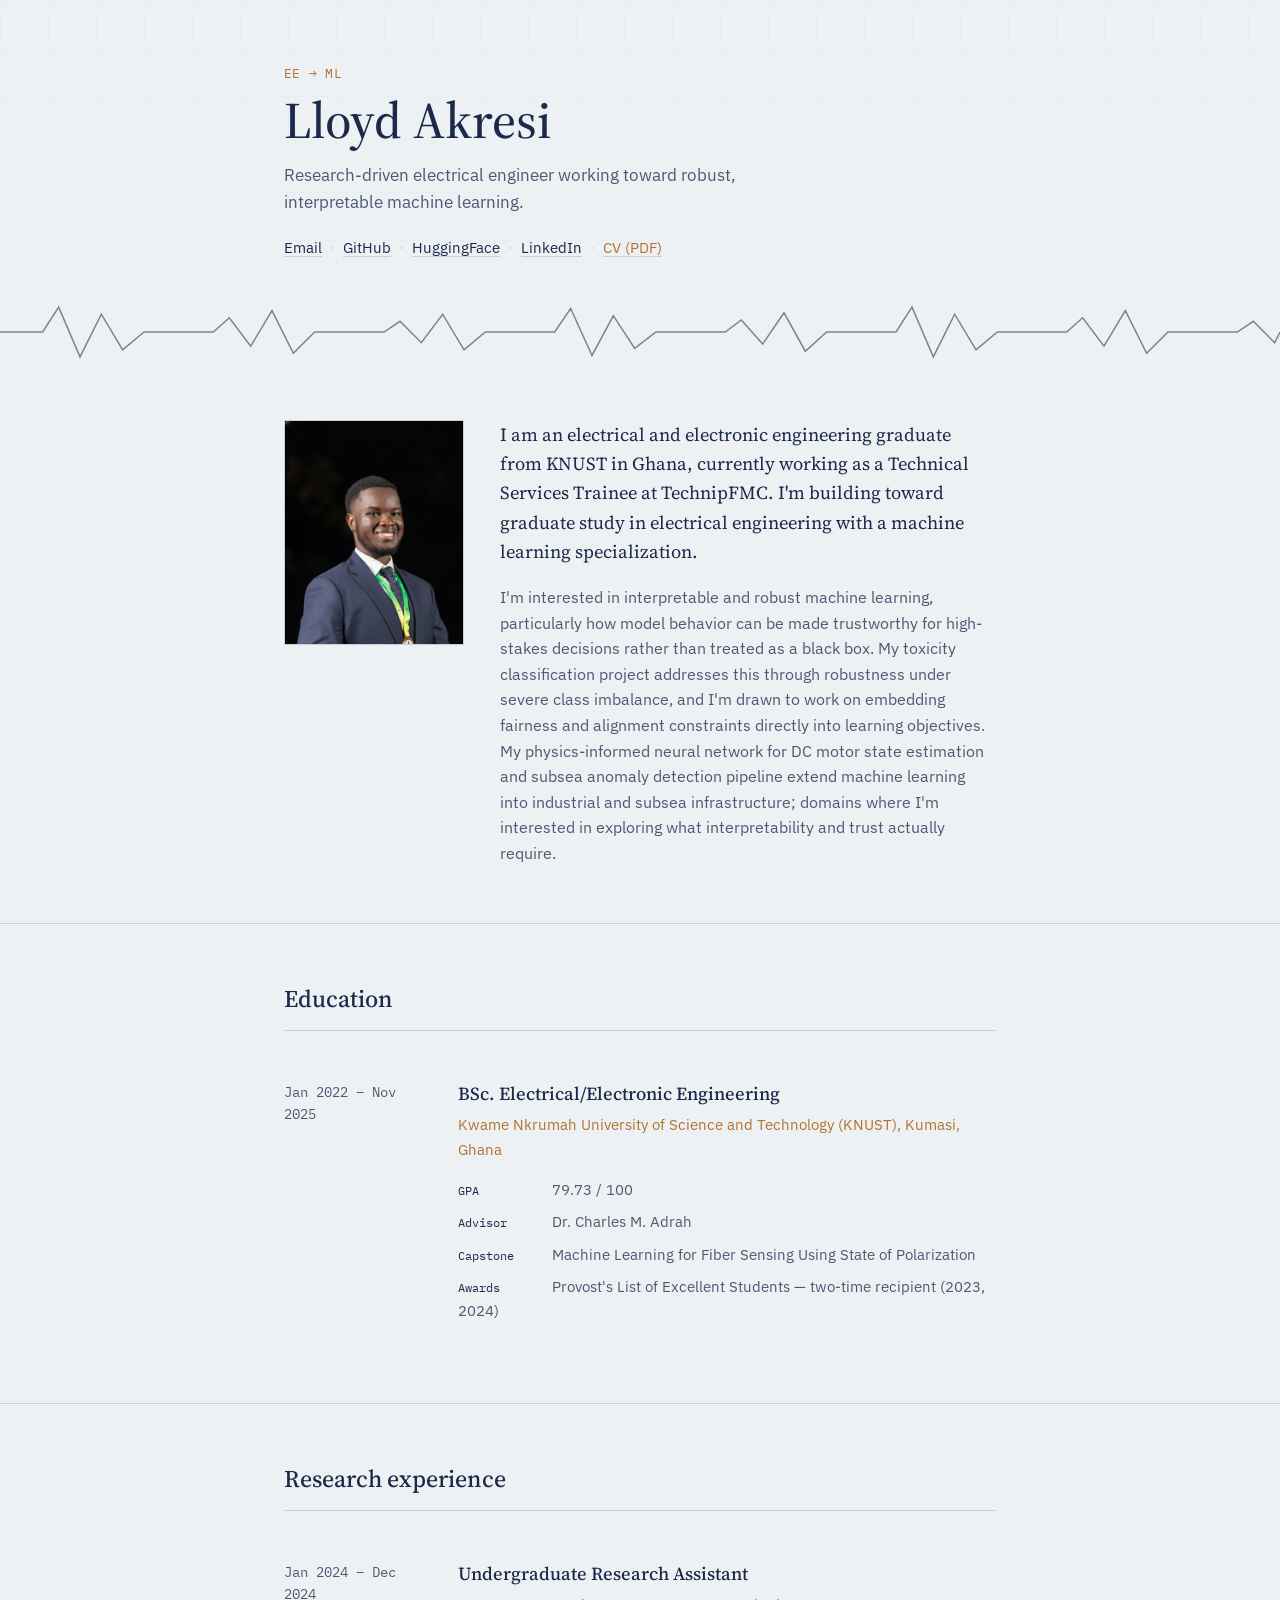
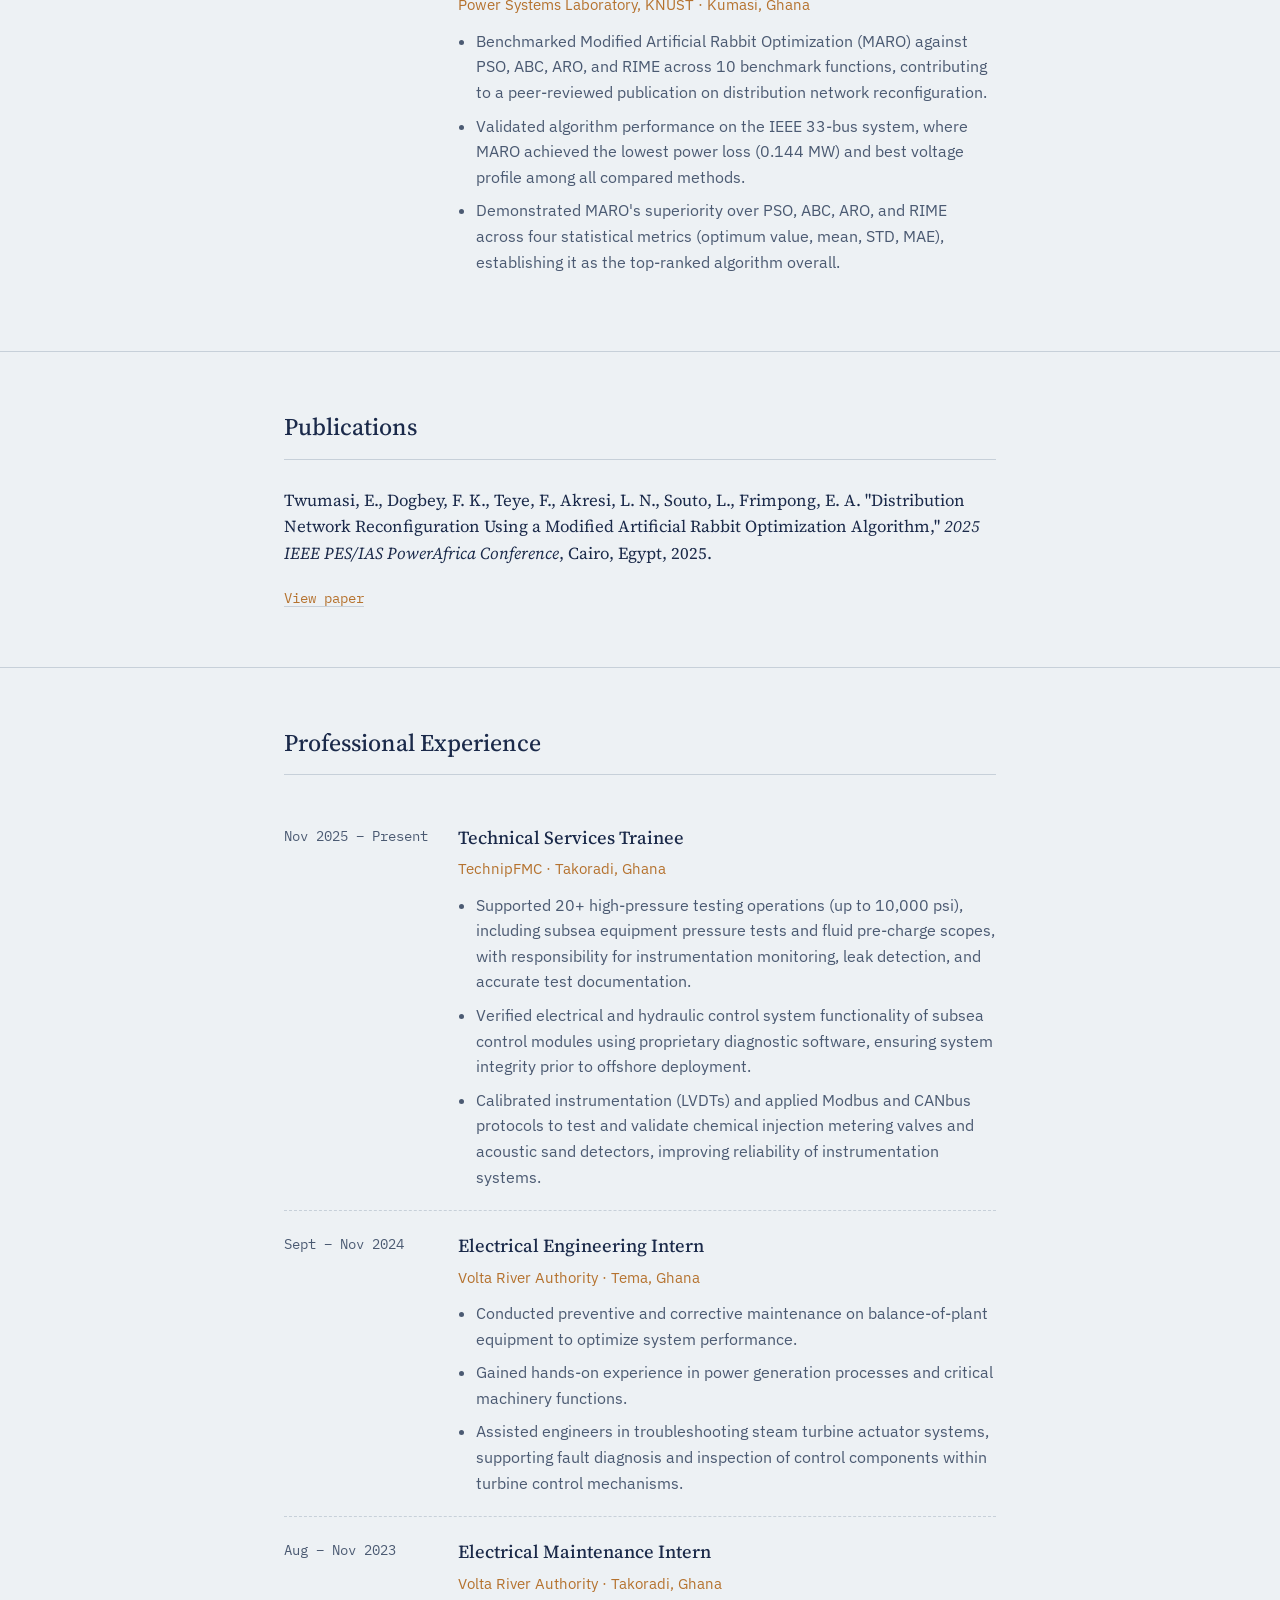
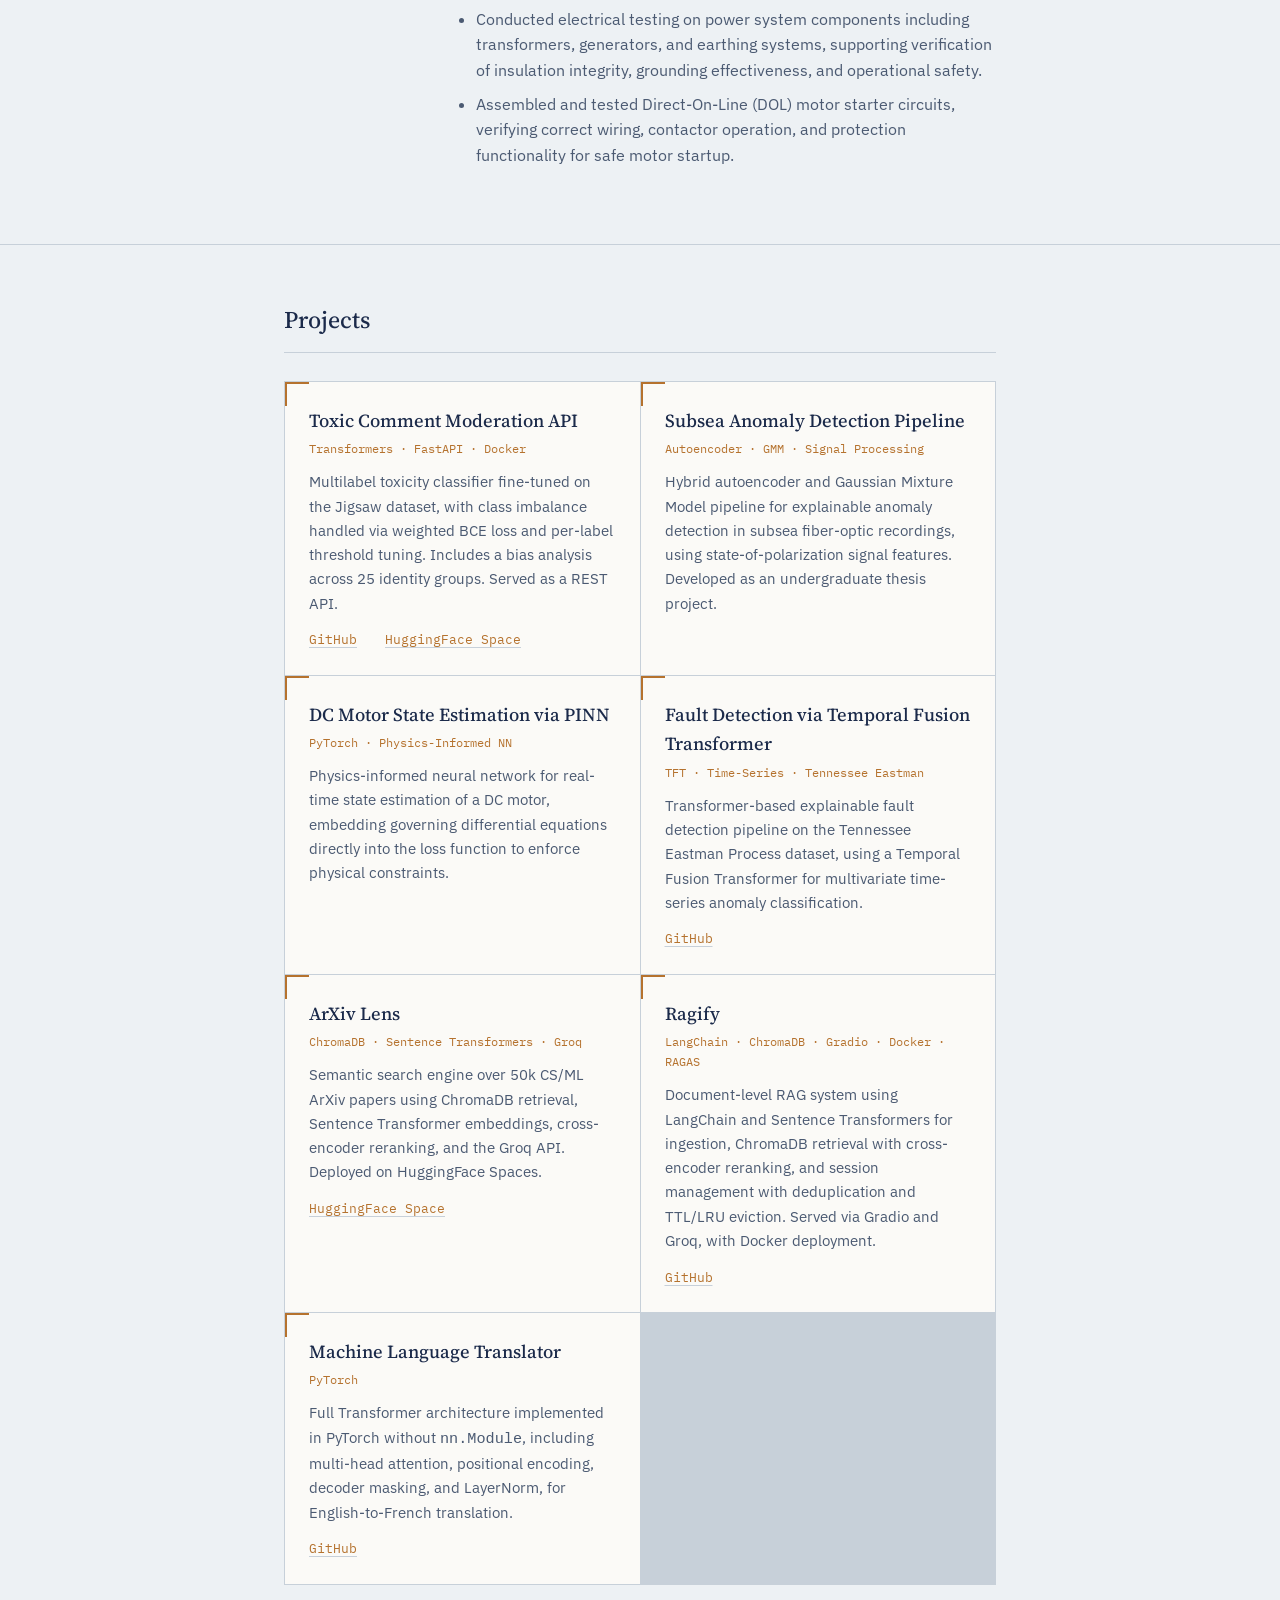
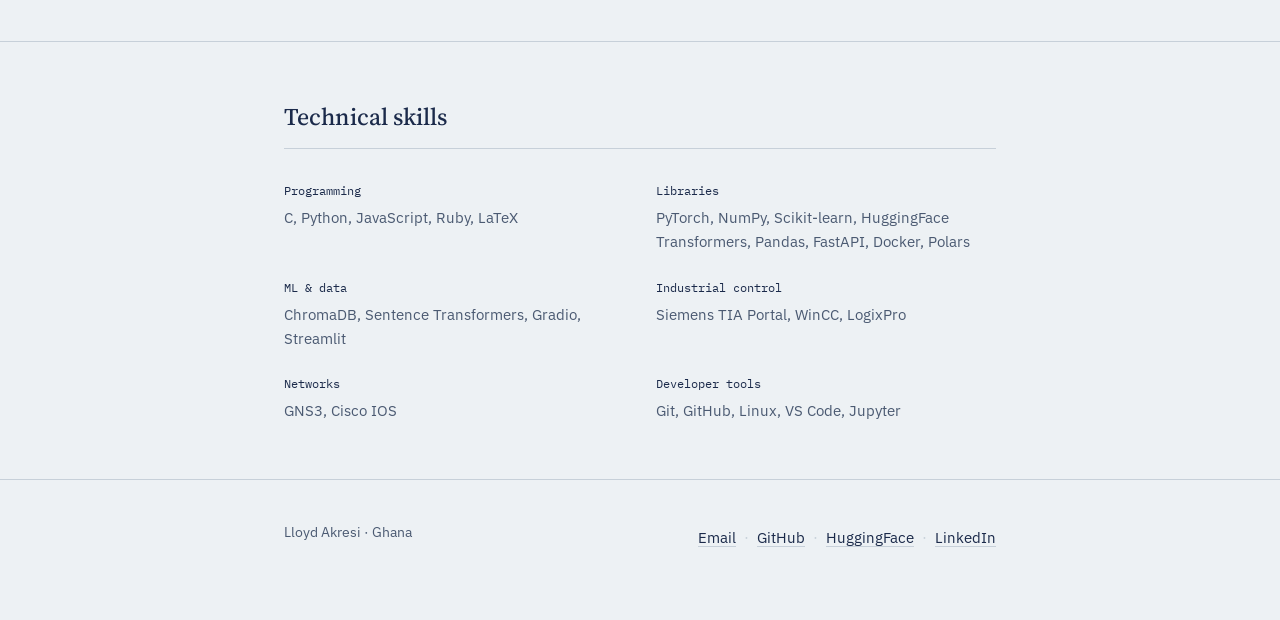
==== commit 75a2264c: "assets" ====
--- a/index.html
+++ b/index.html
@@ -46,8 +46,8 @@
         <img src="headshot.jpg" alt="Portrait of Lloyd Akresi" class="headshot">
       </div>
       <div class="text-col">
-        <p class="lede">I'm an electrical and electronic engineering graduate from KNUST in Ghana, currently working as a Technical Services Trainee at TechnipFMC. I'm building toward graduate study in electrical engineering with a machine learning specialization.</p>
-        <p>I'm interested in interpretable and robust machine learning — particularly how model behavior can be made trustworthy for high-stakes decisions rather than treated as a black box. My toxicity classification project addresses this through robustness under severe class imbalance, and I'm drawn to work on embedding fairness and alignment constraints directly into learning objectives. My physics-informed neural network for DC motor state estimation and subsea anomaly detection pipeline extend machine learning into industrial and subsea infrastructure — domains where I'm interested in exploring what interpretability and trust actually require.</p>
+        <p class="lede">I am an electrical and electronic engineering graduate from KNUST in Ghana, currently working as a Technical Services Trainee at TechnipFMC. I'm building toward graduate study in electrical engineering with a machine learning specialization.</p>
+        <p>I'm interested in interpretable and robust machine learning, particularly how model behavior can be made trustworthy for high-stakes decisions rather than treated as a black box. My toxicity classification project addresses this through robustness under severe class imbalance, and I'm drawn to work on embedding fairness and alignment constraints directly into learning objectives. My physics-informed neural network for DC motor state estimation and subsea anomaly detection pipeline extend machine learning into industrial and subsea infrastructure; domains where I'm interested in exploring what interpretability and trust actually require.</p>
       </div>
     </div>
   </section>
@@ -93,52 +93,7 @@
     </div>
   </section>
 
-  <section class="section" id="experience">
-    <div class="wrap">
-      <h2>Professional experience</h2>
-
-      <div class="record">
-        <div class="record-when"><span class="mono">Nov 2025 – Present</span></div>
-        <div class="record-what">
-          <h3>Technical Services Trainee</h3>
-          <p class="record-org">TechnipFMC · Takoradi, Ghana</p>
-          <ul class="bullet-list">
-            <li>Supported 20+ high-pressure testing operations (up to 10,000 psi), including subsea equipment pressure tests and fluid pre-charge scopes, with responsibility for instrumentation monitoring, leak detection, and accurate test documentation.</li>
-            <li>Verified electrical and hydraulic control system functionality of subsea control modules using proprietary diagnostic software, ensuring system integrity prior to offshore deployment.</li>
-            <li>Calibrated instrumentation (LVDTs) and applied Modbus and CANbus protocols to test and validate chemical injection metering valves and acoustic sand detectors, improving reliability of instrumentation systems.</li>
-          </ul>
-        </div>
-      </div>
-
-      <div class="record">
-        <div class="record-when"><span class="mono">Sept – Nov 2024</span></div>
-        <div class="record-what">
-          <h3>Electrical Engineering Intern</h3>
-          <p class="record-org">Volta River Authority · Tema, Ghana</p>
-          <ul class="bullet-list">
-            <li>Conducted preventive and corrective maintenance on balance-of-plant equipment to optimize system performance.</li>
-            <li>Gained hands-on experience in power generation processes and critical machinery functions.</li>
-            <li>Assisted engineers in troubleshooting steam turbine actuator systems, supporting fault diagnosis and inspection of control components within turbine control mechanisms.</li>
-          </ul>
-        </div>
-      </div>
-
-      <div class="record">
-        <div class="record-when"><span class="mono">Aug – Nov 2023</span></div>
-        <div class="record-what">
-          <h3>Electrical Maintenance Intern</h3>
-          <p class="record-org">Volta River Authority · Takoradi, Ghana</p>
-          <ul class="bullet-list">
-            <li>Conducted electrical testing on power system components including transformers, generators, and earthing systems, supporting verification of insulation integrity, grounding effectiveness, and operational safety.</li>
-            <li>Assembled and tested Direct-On-Line (DOL) motor starter circuits, verifying correct wiring, contactor operation, and protection functionality for safe motor startup.</li>
-          </ul>
-        </div>
-      </div>
-
-    </div>
-  </section>
-
-  <section class="section" id="publications">
+    <section class="section" id="publications">
     <div class="wrap">
       <h2>Publications</h2>
       <div class="pub">
@@ -148,6 +103,53 @@
     </div>
   </section>
 
+  <section class="section" id="experience">
+    <div class="wrap">
+      <h2>Professional Experience</h2>
+
+      <div class="record">
+        <div class="record-when"><span class="mono">Nov 2025 – Present</span></div>
+        <div class="record-what">
+          <h3>Technical Services Trainee</h3>
+          <p class="record-org">TechnipFMC · Takoradi, Ghana</p>
+          <ul class="bullet-list">
+            <li>Supported 20+ high-pressure testing operations (up to 10,000 psi), including subsea equipment pressure tests and fluid pre-charge scopes, with responsibility for instrumentation monitoring, leak detection, and accurate test documentation.</li>
+            <li>Verified electrical and hydraulic control system functionality of subsea control modules using proprietary diagnostic software, ensuring system integrity prior to offshore deployment.</li>
+            <li>Calibrated instrumentation (LVDTs) and applied Modbus and CANbus protocols to test and validate chemical injection metering valves and acoustic sand detectors, improving reliability of instrumentation systems.</li>
+          </ul>
+        </div>
+      </div>
+
+      <div class="record">
+        <div class="record-when"><span class="mono">Sept – Nov 2024</span></div>
+        <div class="record-what">
+          <h3>Electrical Engineering Intern</h3>
+          <p class="record-org">Volta River Authority · Tema, Ghana</p>
+          <ul class="bullet-list">
+            <li>Conducted preventive and corrective maintenance on balance-of-plant equipment to optimize system performance.</li>
+            <li>Gained hands-on experience in power generation processes and critical machinery functions.</li>
+            <li>Assisted engineers in troubleshooting steam turbine actuator systems, supporting fault diagnosis and inspection of control components within turbine control mechanisms.</li>
+          </ul>
+        </div>
+      </div>
+
+      <div class="record">
+        <div class="record-when"><span class="mono">Aug – Nov 2023</span></div>
+        <div class="record-what">
+          <h3>Electrical Maintenance Intern</h3>
+          <p class="record-org">Volta River Authority · Takoradi, Ghana</p>
+          <ul class="bullet-list">
+            <li>Conducted electrical testing on power system components including transformers, generators, and earthing systems, supporting verification of insulation integrity, grounding effectiveness, and operational safety.</li>
+            <li>Assembled and tested Direct-On-Line (DOL) motor starter circuits, verifying correct wiring, contactor operation, and protection functionality for safe motor startup.</li>
+          </ul>
+        </div>
+      </div>
+
+    </div>
+  </section>
+
+
+
   <section class="section" id="projects">
     <div class="wrap">
       <h2>Projects</h2>
@@ -155,7 +157,7 @@
 
         <article class="project">
           <h3>Toxic Comment Moderation API</h3>
-          <p class="stack mono">DistilBERT · FastAPI · Docker · Jigsaw</p>
+          <p class="stack mono">Transformers · FastAPI · Docker </p>
           <p>Multilabel toxicity classifier fine-tuned on the Jigsaw dataset, with class imbalance handled via weighted BCE loss and per-label threshold tuning. Includes a bias analysis across 25 identity groups. Served as a REST API.</p>
           <div class="project-links">
             <a href="https://github.com/lloydakresi/toxic_comment_moderator_api" target="_blank" rel="noopener">GitHub</a>
@@ -179,6 +181,9 @@
           <h3>Fault Detection via Temporal Fusion Transformer</h3>
           <p class="stack mono">TFT · Time-Series · Tennessee Eastman</p>
           <p>Transformer-based explainable fault detection pipeline on the Tennessee Eastman Process dataset, using a Temporal Fusion Transformer for multivariate time-series anomaly classification.</p>
+          <div class="project-links">
+            <a href="https://github.com/lloydakresi/explainable_fault_classification_tep" target="_blank" rel="noopener">GitHub</a>
+          </div>
         </article>
 
         <article class="project">
@@ -192,7 +197,7 @@
 
         <article class="project">
           <h3>Ragify</h3>
-          <p class="stack mono">LangChain · ChromaDB · Gradio · Docker</p>
+          <p class="stack mono">LangChain · ChromaDB · Gradio · Docker · RAGAS</p>
           <p>Document-level RAG system using LangChain and Sentence Transformers for ingestion, ChromaDB retrieval with cross-encoder reranking, and session management with deduplication and TTL/LRU eviction. Served via Gradio and Groq, with Docker deployment.</p>
           <div class="project-links">
             <a href="https://github.com/lloydakresi" target="_blank" rel="noopener">GitHub</a>
@@ -201,7 +206,7 @@
 
         <article class="project">
           <h3>Machine Language Translator</h3>
-          <p class="stack mono">PyTorch · Transformer from scratch</p>
+          <p class="stack mono">PyTorch</p>
           <p>Full Transformer architecture implemented in PyTorch without <code>nn.Module</code>, including multi-head attention, positional encoding, decoder masking, and LayerNorm, for English-to-French translation.</p>
           <div class="project-links">
             <a href="https://github.com/lloydakresi" target="_blank" rel="noopener">GitHub</a>
@@ -226,7 +231,7 @@
         </div>
         <div class="skill-group">
           <p class="spec-label">ML &amp; data</p>
-          <p>ChromaDB, Sentence Transformers, Weights &amp; Biases, Gradio, Streamlit</p>
+          <p>ChromaDB, Sentence Transformers, Gradio, Streamlit</p>
         </div>
         <div class="skill-group">
           <p class="spec-label">Industrial control</p>
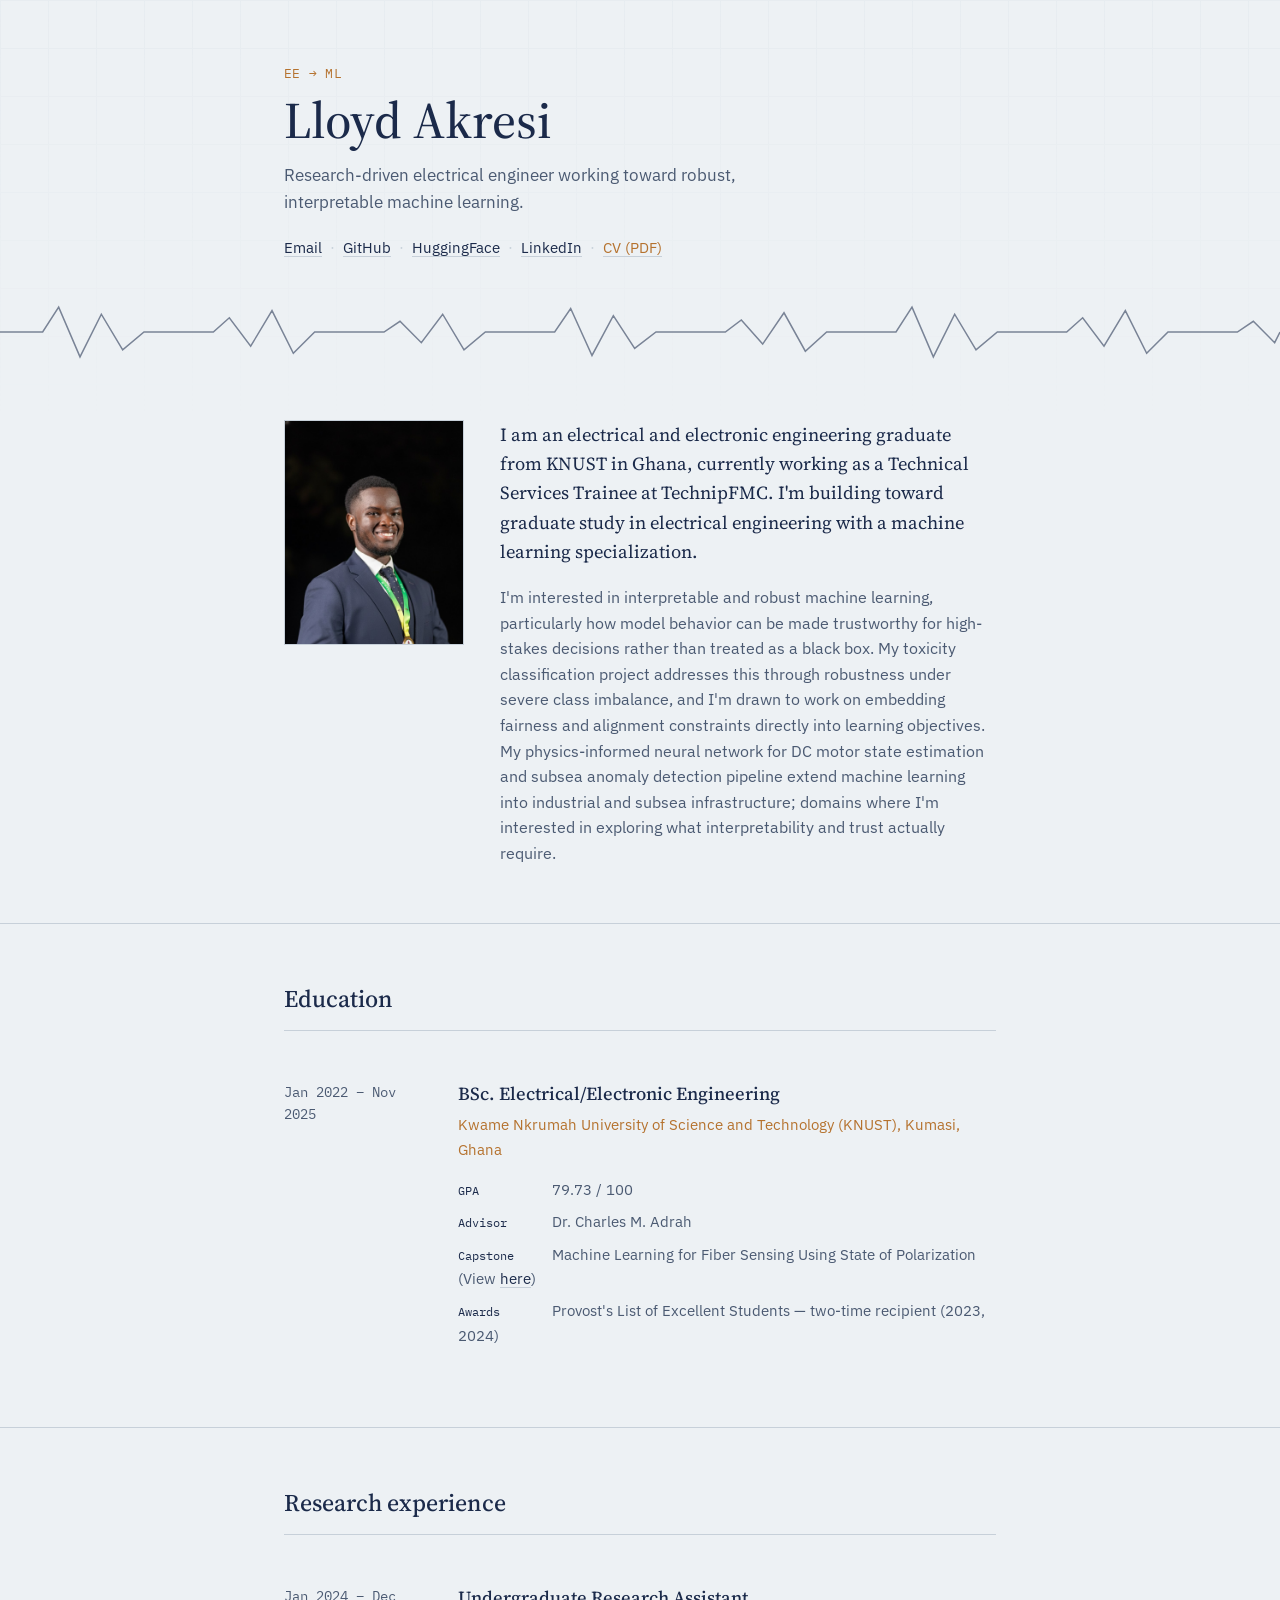
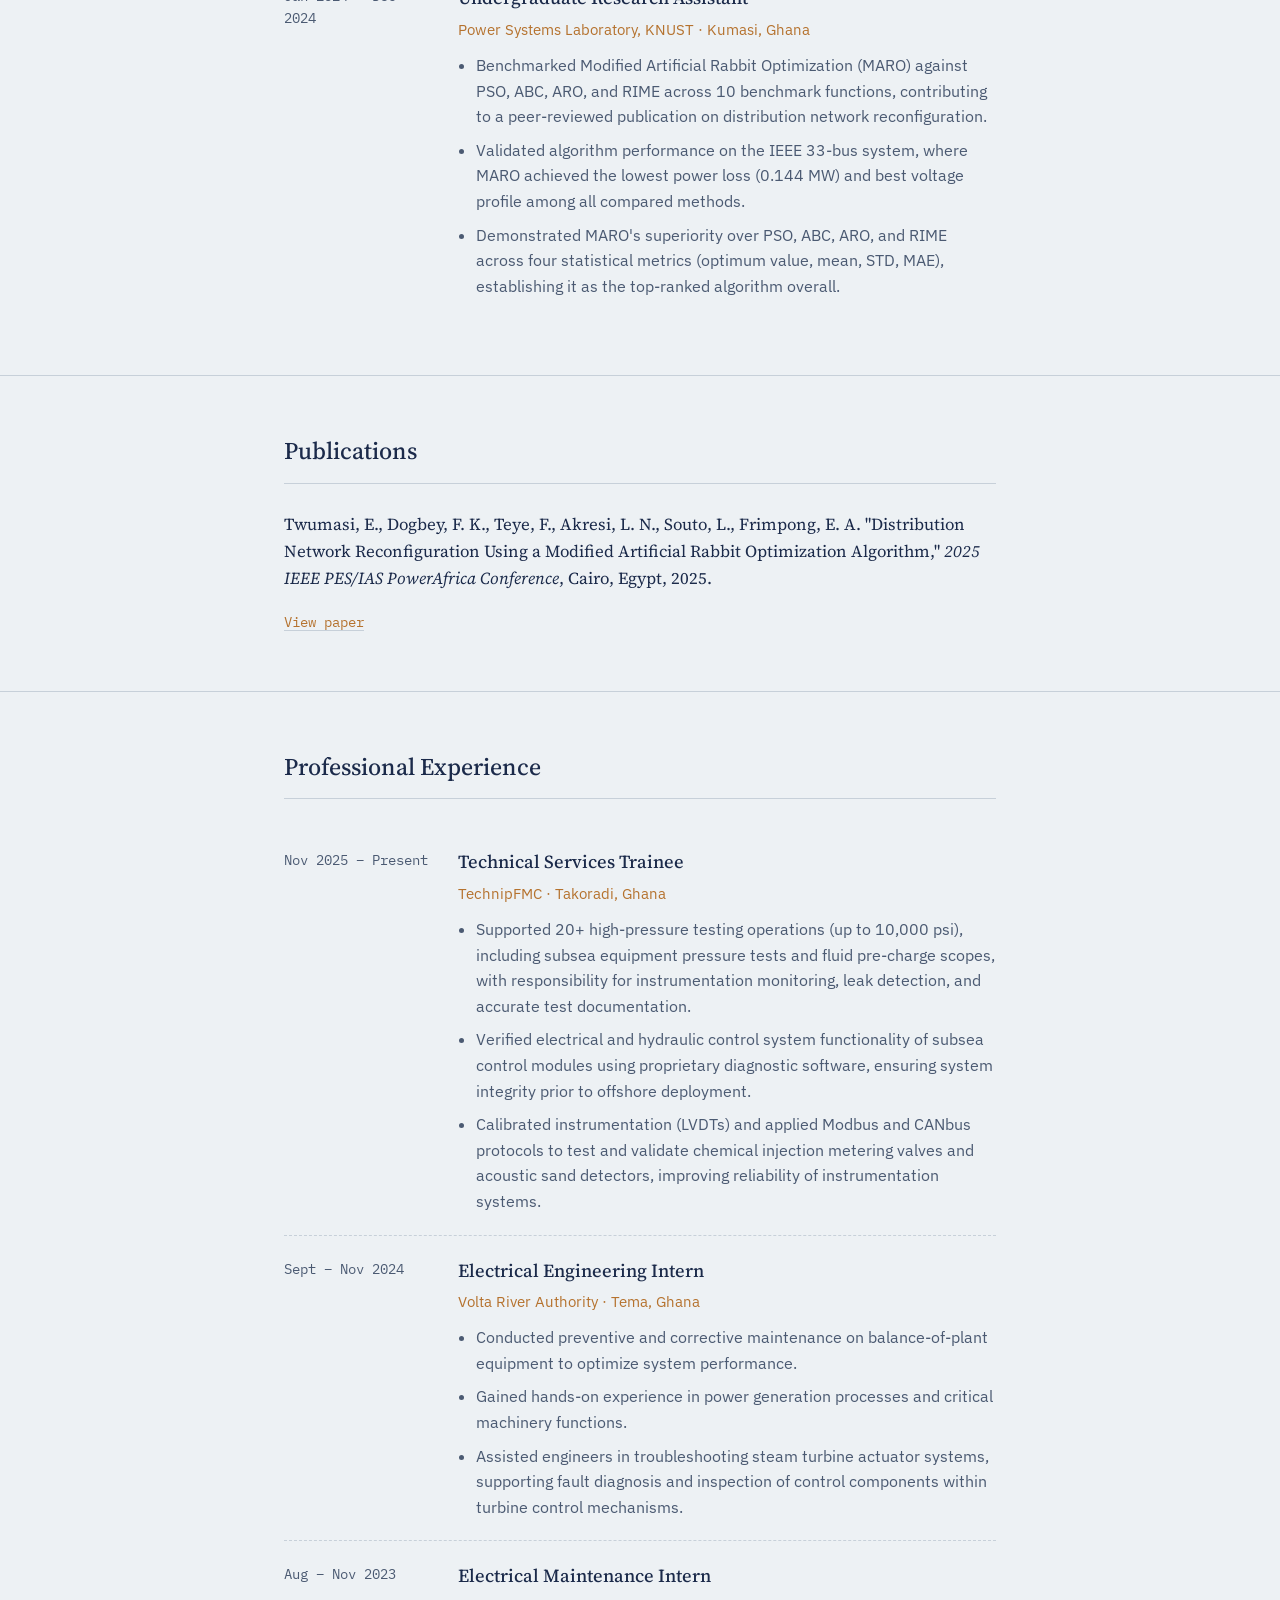
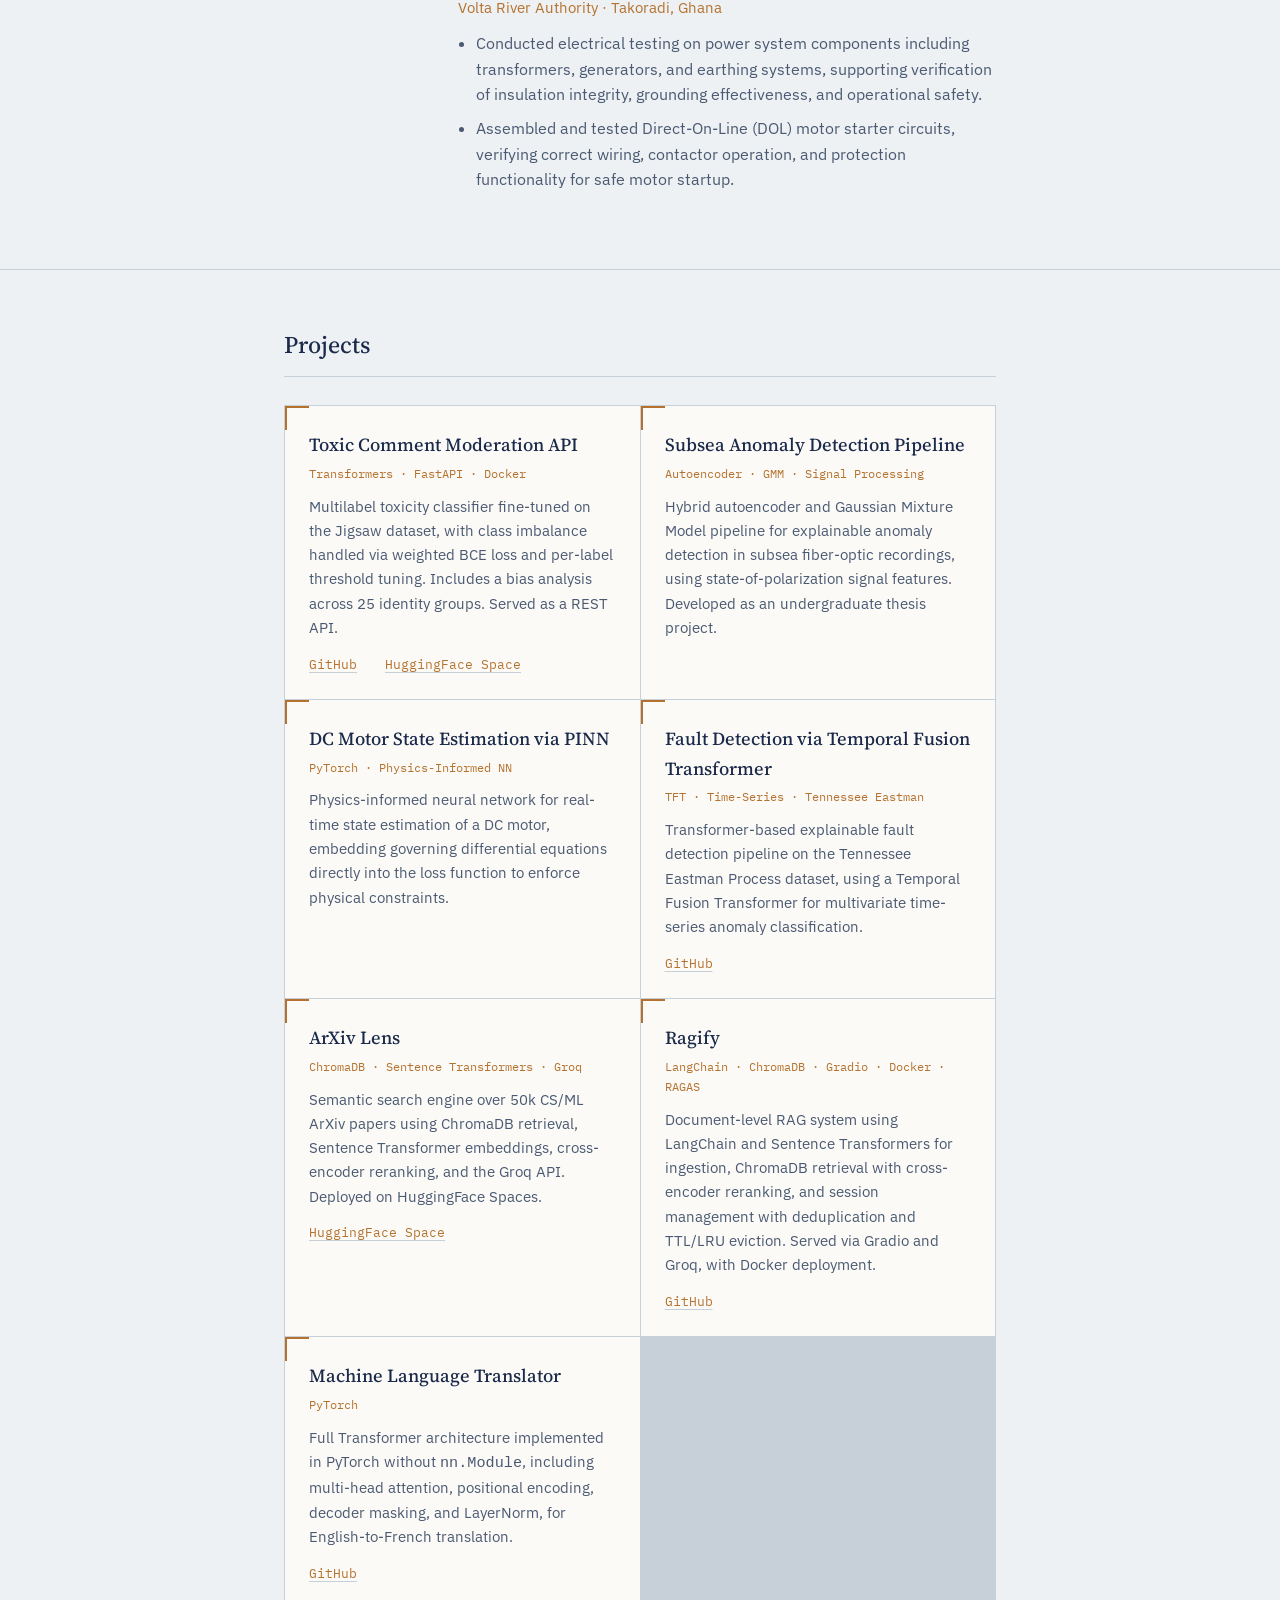
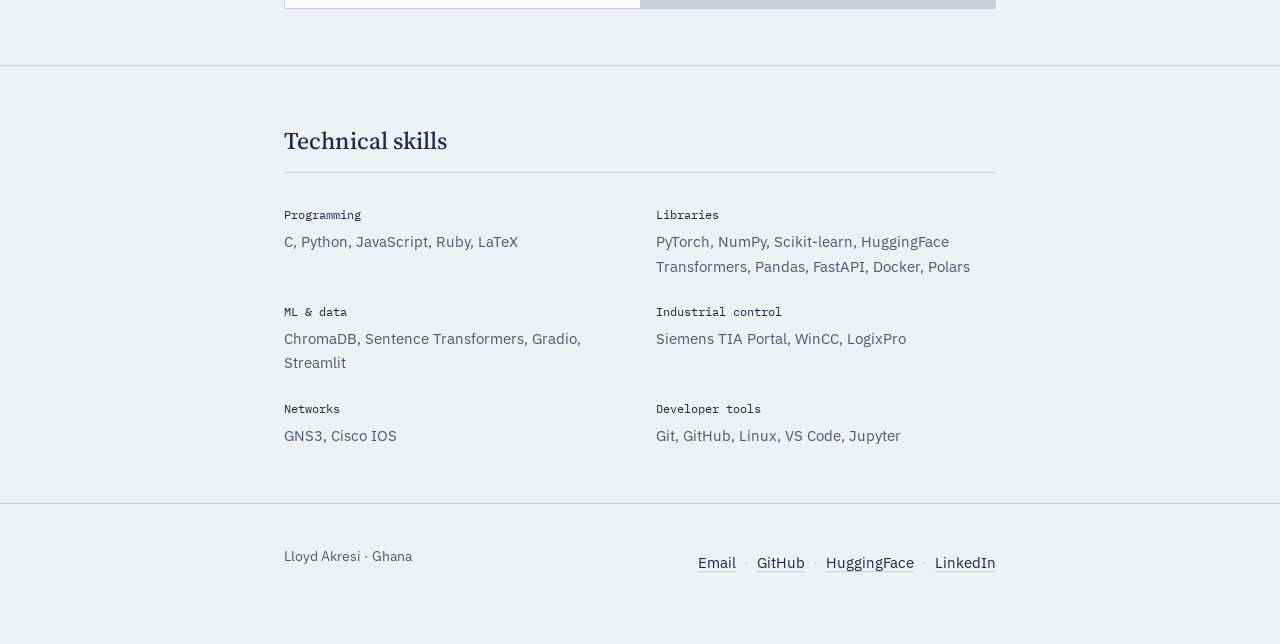
==== commit 8d9c61c9: "assets" ====
--- a/index.html
+++ b/index.html
@@ -65,7 +65,7 @@
           <ul class="spec-list">
             <li><span class="spec-label">GPA</span> 79.73 / 100</li>
             <li><span class="spec-label">Advisor</span> Dr. Charles M. Adrah</li>
-            <li><span class="spec-label">Capstone</span> Machine Learning for Fiber Sensing Using State of Polarization</li>
+            <li><span class="spec-label">Capstone</span> Machine Learning for Fiber Sensing Using State of Polarization (View <a href="capstone-project.pdf">here</a>)</li>
             <li><span class="spec-label">Awards</span> Provost's List of Excellent Students — two-time recipient (2023, 2024)</li>
           </ul>
         </div>
